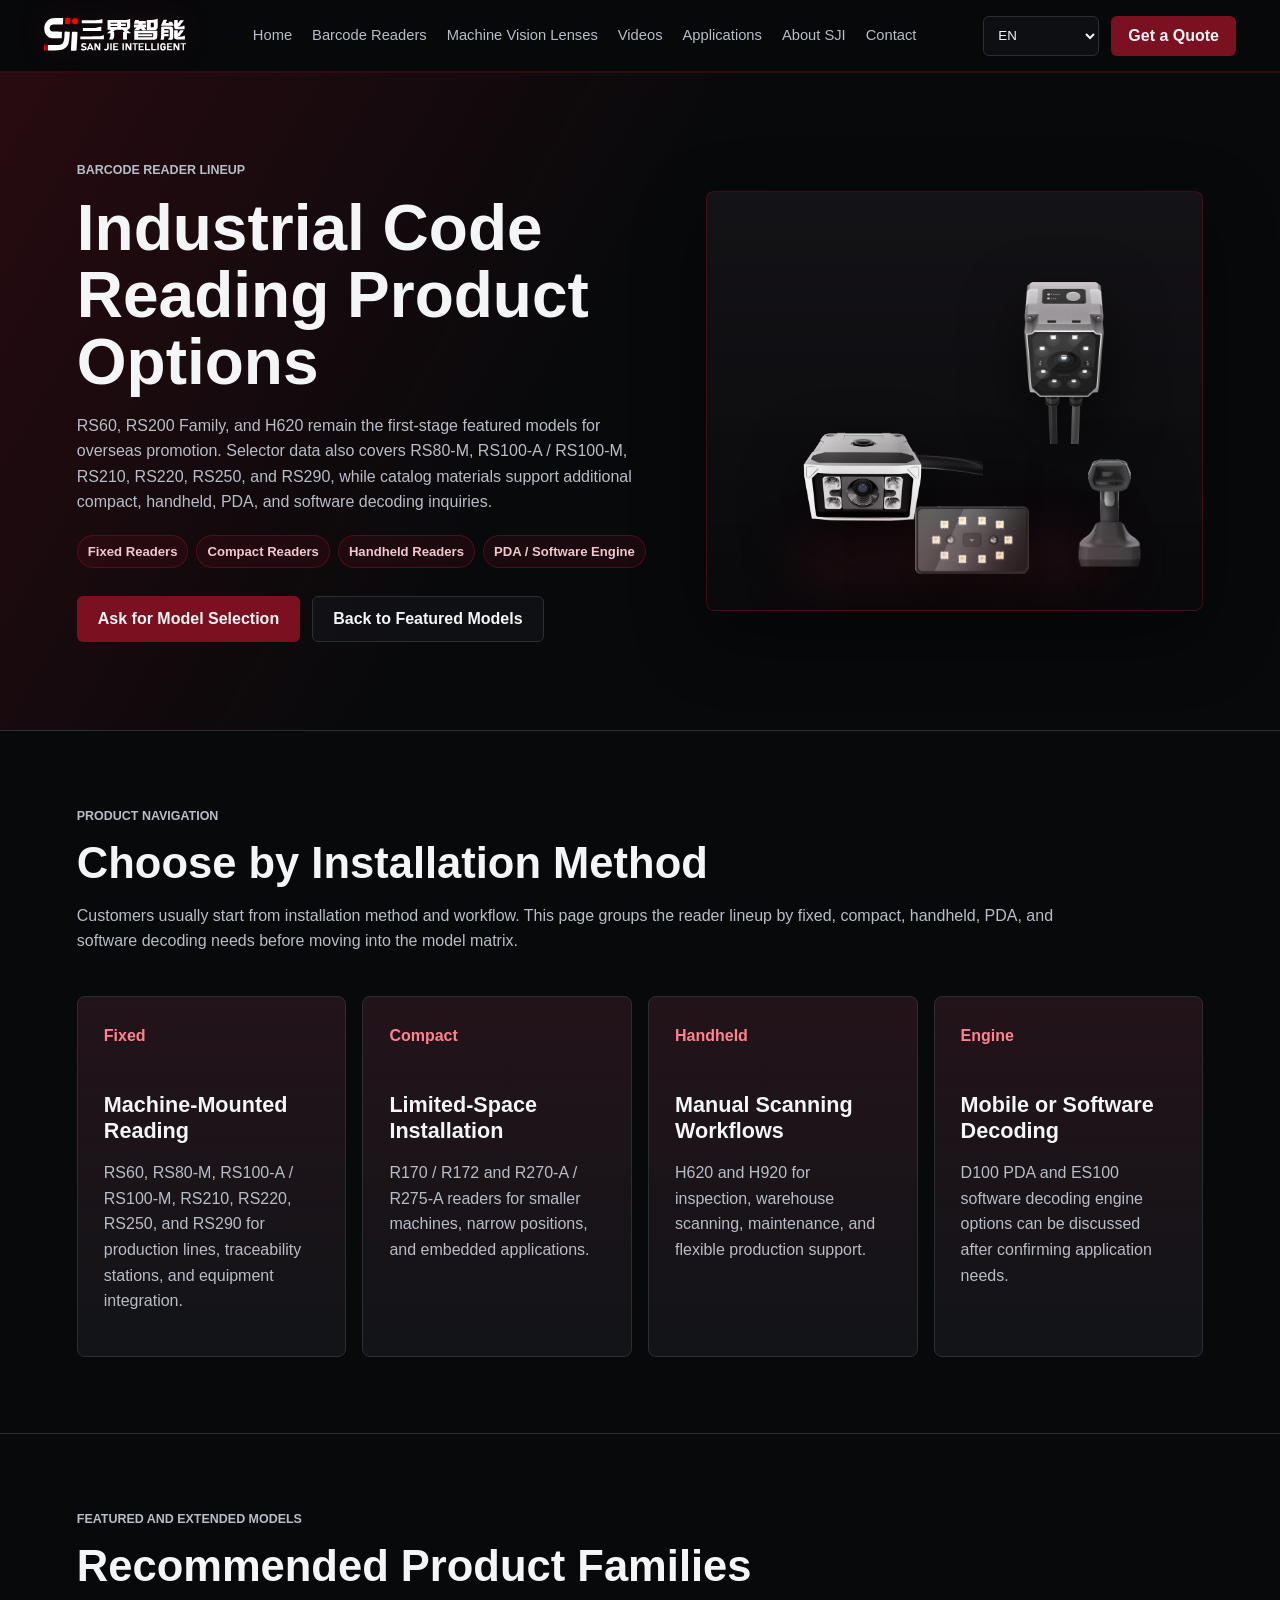
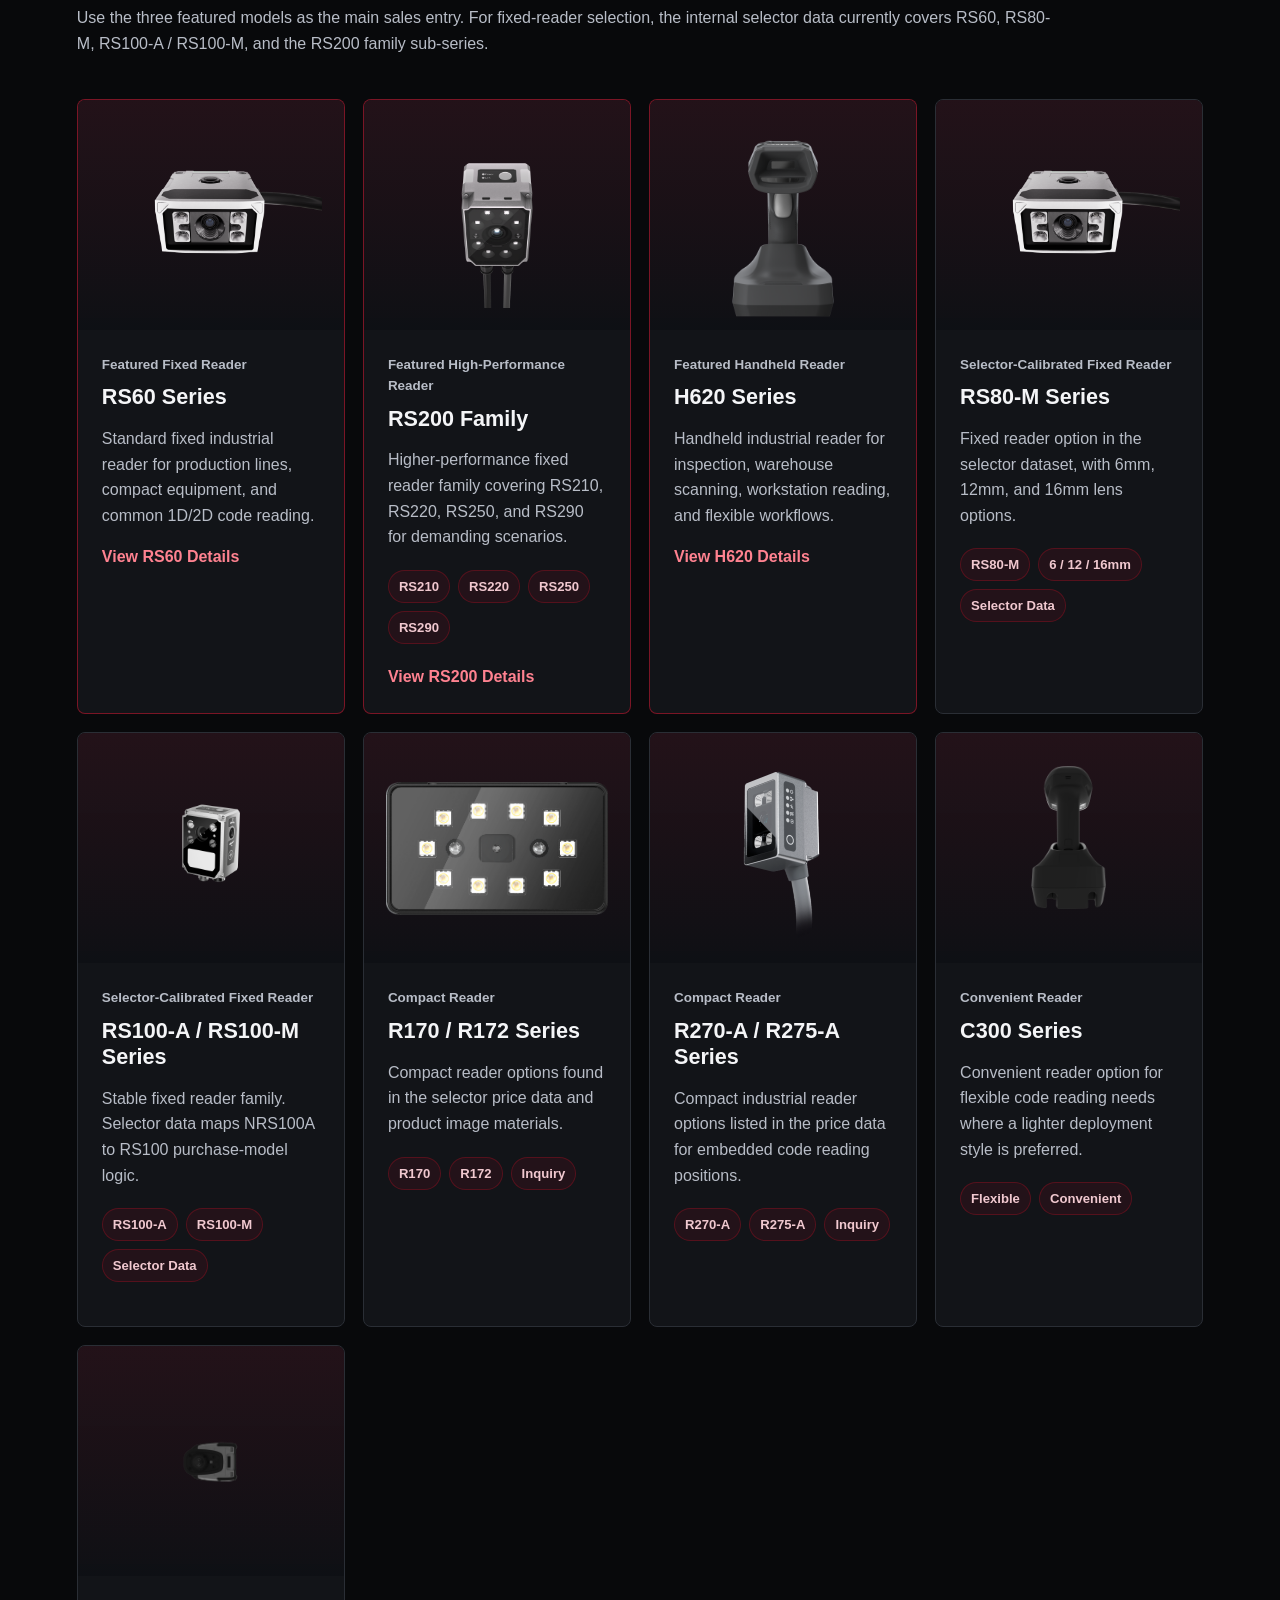
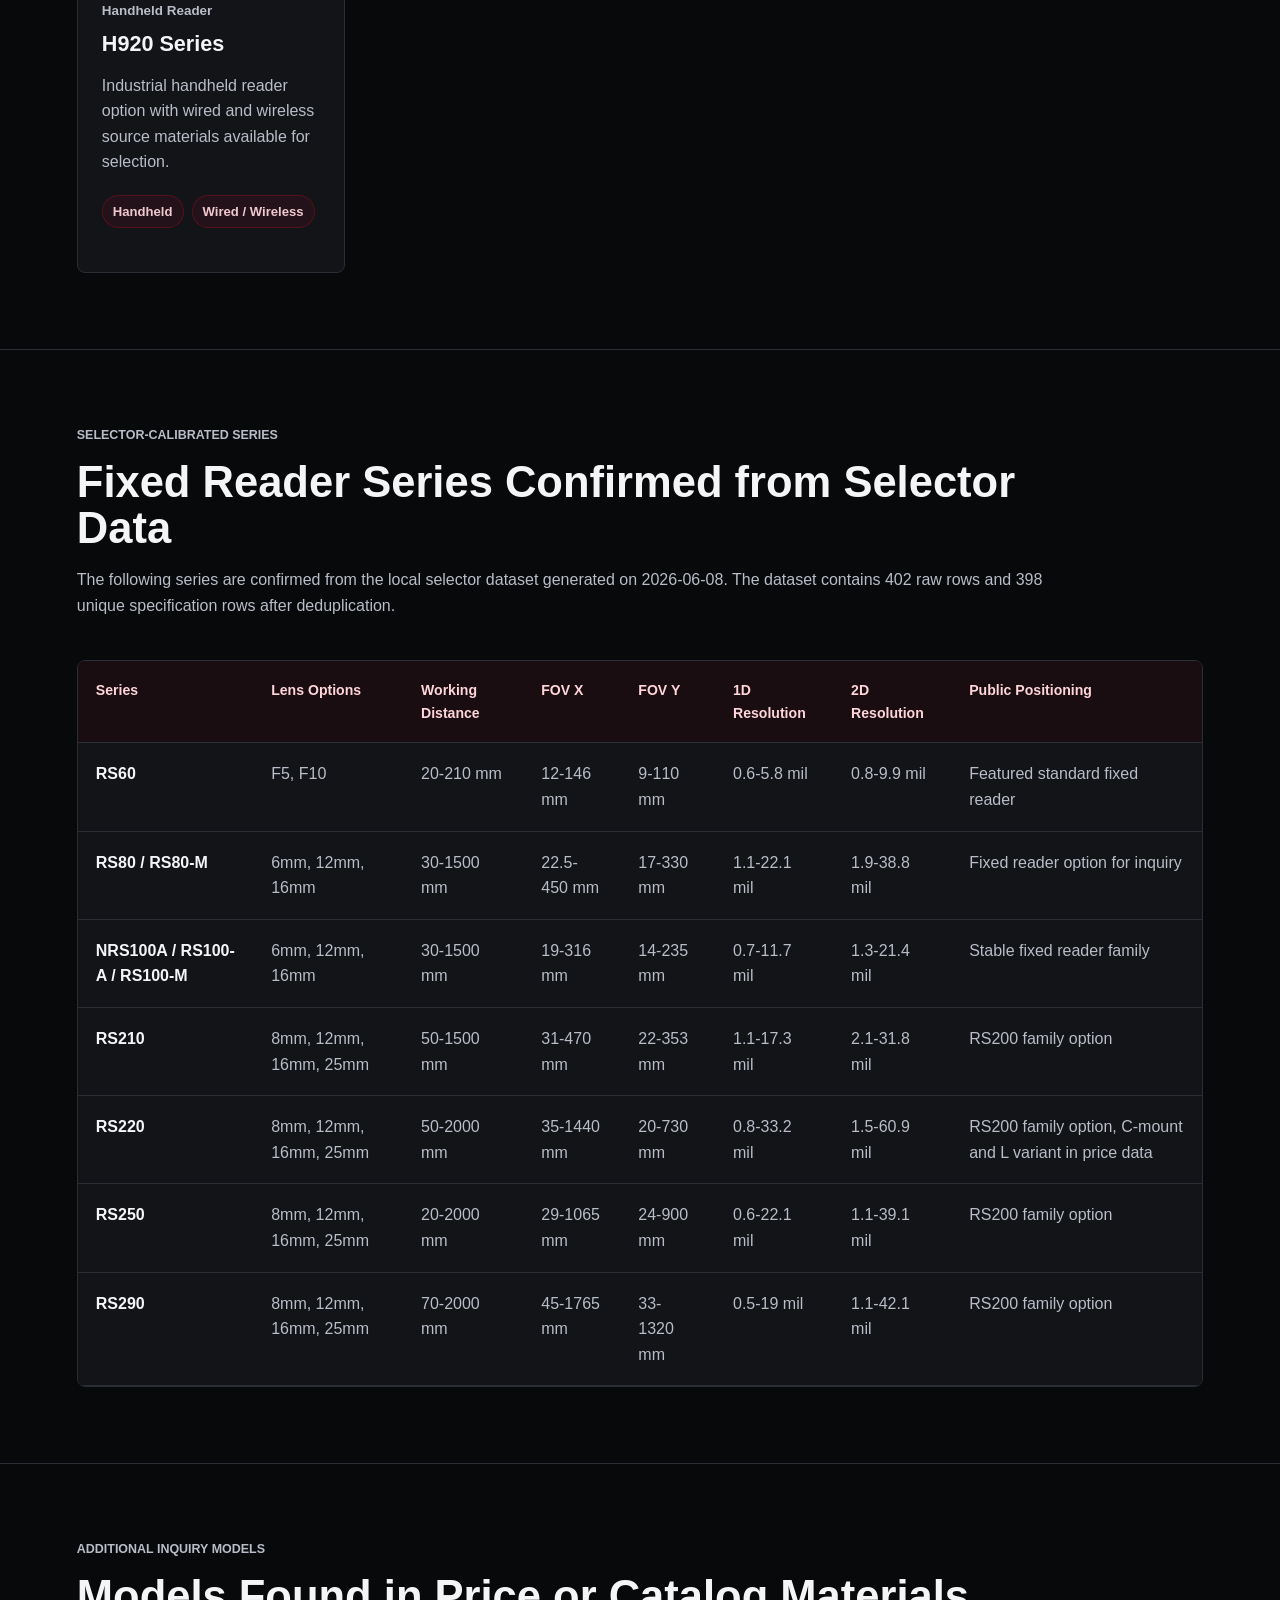
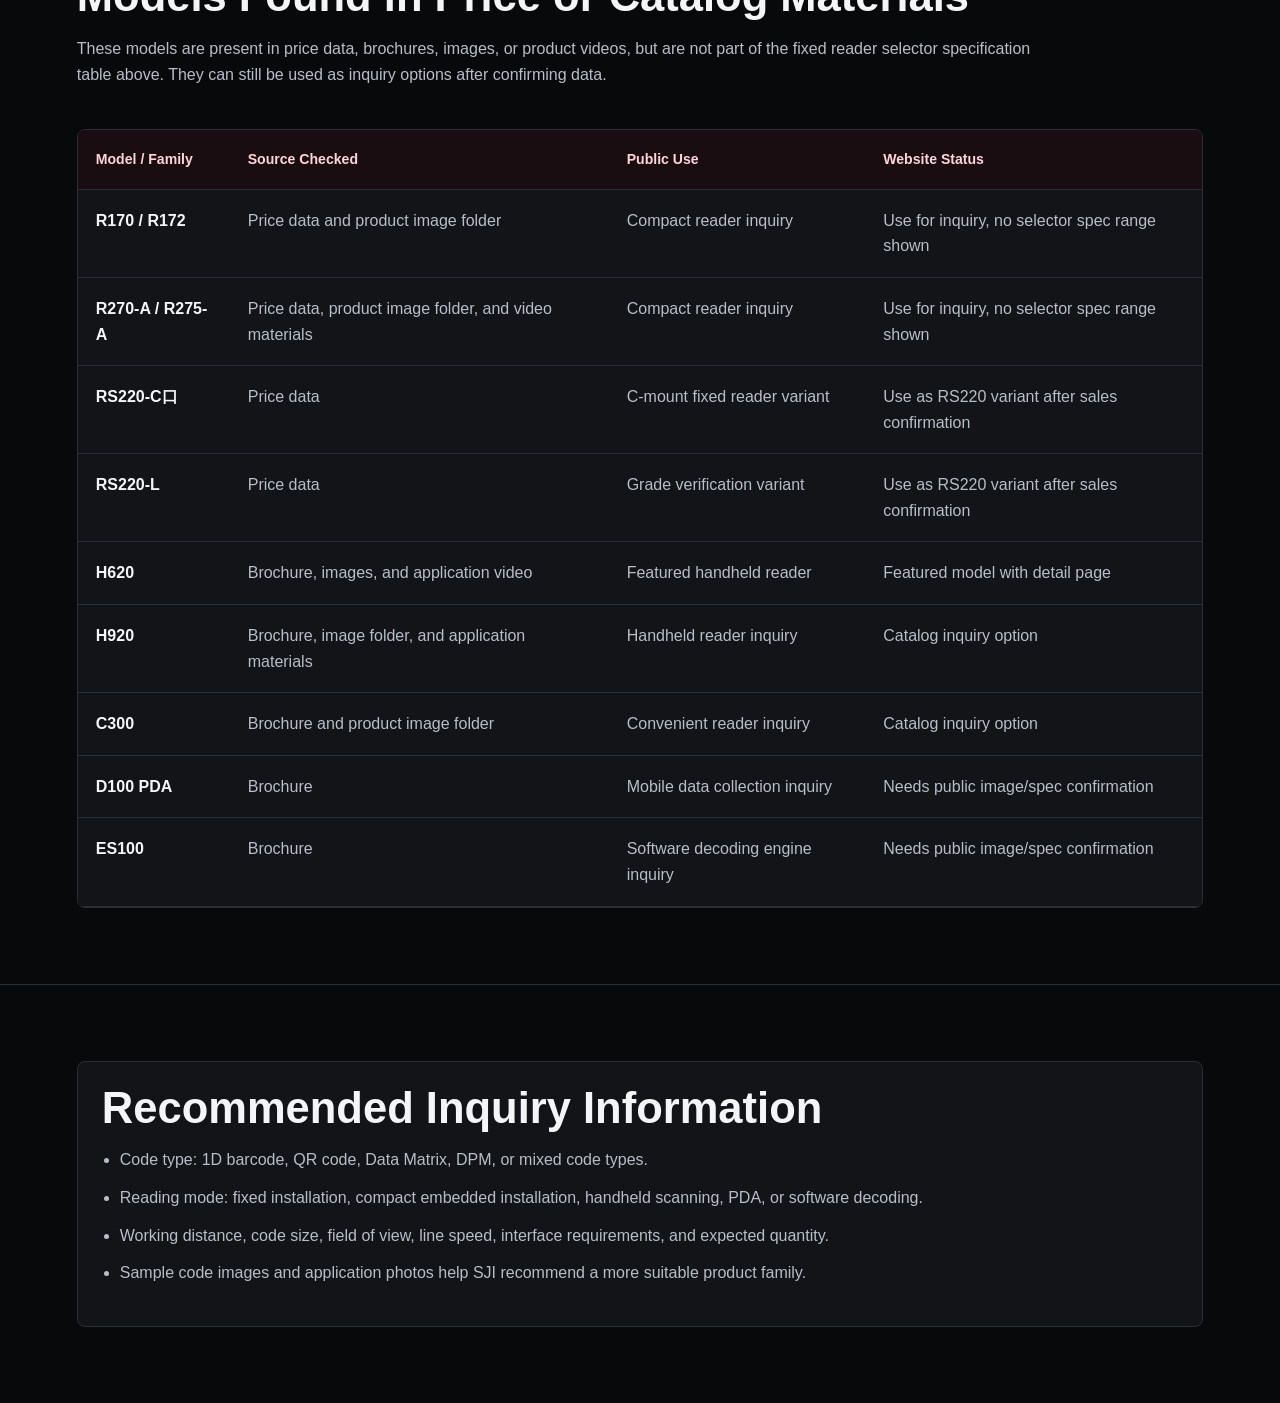
==== Site/products/barcode-readers.html @ fe13dd39 "Initial SJI overseas website" ====
<!doctype html>
<html lang="en">
  <head>
    <meta charset="UTF-8" />
    <meta name="viewport" content="width=device-width, initial-scale=1.0" />
    <meta
      name="description"
      content="SJI barcode reader product lineup including RS60, RS80-M, RS100-A, RS100-M, RS210, RS220, RS250, RS290, R170, R172, R270-A, R275-A, H620, H920, D100, and ES100 options."
    />
    <title>Barcode Reader Lineup | SJI Industrial Code Reading Products</title>
    <link rel="icon" href="../assets/company-icon.ico" />
    <link rel="stylesheet" href="../styles.css" />
  </head>
  <body>
    <header class="site-header">
      <a class="brand" href="../index.html#home" aria-label="SJI home">
        <img src="../assets/logo-dark-theme.svg" alt="SJI" />
      </a>
      <button class="menu-toggle" type="button" aria-label="Open menu" aria-expanded="false"><span></span><span></span><span></span></button>
      <nav class="site-nav" aria-label="Primary navigation">
        <a href="../index.html#home" data-i18n="nav.home">Home</a>
        <a href="../index.html#readers" data-i18n="nav.readers">Barcode Readers</a>
        <a href="../index.html#lenses" data-i18n="nav.lenses">Machine Vision Lenses</a>
        <a href="../index.html#videos" data-i18n="nav.videos">Videos</a>
        <a href="../index.html#applications" data-i18n="nav.applications">Applications</a>
        <a href="../index.html#about" data-i18n="nav.about">About SJI</a>
        <a href="../index.html#contact" data-i18n="nav.contact">Contact</a>
      </nav>
      <div class="header-actions">
        <label class="language-select"><span class="sr-only">Language</span><select id="languageSelect"><option value="en">EN</option><option value="zh-CN">简体中文</option><option value="zh-Hant">繁體中文</option><option value="ja">日本語</option><option value="ko">한국어</option><option value="th">ไทย</option><option value="vi">Tiếng Việt</option></select></label>
        <a class="button primary small" href="../index.html#contact" data-i18n="btn.quote">Get a Quote</a>
      </div>
    </header>

    <main class="product-detail-main">
      <section class="detail-hero">
        <div>
          <p class="eyebrow">Barcode Reader Lineup</p>
          <h1>Industrial Code Reading Product Options</h1>
          <p>
            RS60, RS200 Family, and H620 remain the first-stage featured models for overseas promotion. Selector data
            also covers RS80-M, RS100-A / RS100-M, RS210, RS220, RS250, and RS290, while catalog materials support additional compact,
            handheld, PDA, and software decoding inquiries.
          </p>
          <div class="tag-row">
            <span>Fixed Readers</span>
            <span>Compact Readers</span>
            <span>Handheld Readers</span>
            <span>PDA / Software Engine</span>
          </div>
          <div class="detail-actions">
            <a class="button primary" href="../index.html#contact">Ask for Model Selection</a>
            <a class="button secondary" href="../index.html#readers">Back to Featured Models</a>
          </div>
        </div>
        <div class="reader-lineup-visual">
          <img src="../assets/rs200-web.png" alt="SJI RS200 barcode reader" />
          <img src="../assets/rs60-web.png" alt="SJI RS60 barcode reader" />
          <img src="../assets/h620-web.png" alt="SJI H620 handheld barcode reader" />
          <img src="../assets/r17x-web.png" alt="SJI compact barcode reader" />
        </div>
      </section>

      <section class="detail-section compact-overview-section">
        <div class="section-heading compact">
          <p class="eyebrow">Product Navigation</p>
          <h2>Choose by Installation Method</h2>
          <p>
            Customers usually start from installation method and workflow. This page groups the reader lineup by fixed,
            compact, handheld, PDA, and software decoding needs before moving into the model matrix.
          </p>
        </div>
        <div class="category-grid compact">
          <article class="category-card">
            <span>Fixed</span>
            <h3>Machine-Mounted Reading</h3>
            <p>RS60, RS80-M, RS100-A / RS100-M, RS210, RS220, RS250, and RS290 for production lines, traceability stations, and equipment integration.</p>
          </article>
          <article class="category-card">
            <span>Compact</span>
            <h3>Limited-Space Installation</h3>
            <p>R170 / R172 and R270-A / R275-A readers for smaller machines, narrow positions, and embedded applications.</p>
          </article>
          <article class="category-card">
            <span>Handheld</span>
            <h3>Manual Scanning Workflows</h3>
            <p>H620 and H920 for inspection, warehouse scanning, maintenance, and flexible production support.</p>
          </article>
          <article class="category-card">
            <span>Engine</span>
            <h3>Mobile or Software Decoding</h3>
            <p>D100 PDA and ES100 software decoding engine options can be discussed after confirming application needs.</p>
          </article>
        </div>
      </section>

      <section class="detail-section">
        <div class="section-heading compact">
          <p class="eyebrow">Featured and Extended Models</p>
          <h2>Recommended Product Families</h2>
          <p>
            Use the three featured models as the main sales entry. For fixed-reader selection, the internal selector
            data currently covers RS60, RS80-M, RS100-A / RS100-M, and the RS200 family sub-series.
          </p>
        </div>
        <div class="reader-family-grid">
          <article class="product-card featured">
            <div class="product-media"><img src="../assets/rs60-web.png" alt="SJI RS60 Series barcode reader" /></div>
            <div class="product-content">
              <p class="product-type">Featured Fixed Reader</p>
              <h3>RS60 Series</h3>
              <p>Standard fixed industrial reader for production lines, compact equipment, and common 1D/2D code reading.</p>
              <a class="text-link" href="./rs60.html">View RS60 Details</a>
            </div>
          </article>
          <article class="product-card featured">
            <div class="product-media"><img src="../assets/rs200-web.png" alt="SJI RS200 Series barcode reader" /></div>
            <div class="product-content">
              <p class="product-type">Featured High-Performance Reader</p>
              <h3>RS200 Family</h3>
              <p>Higher-performance fixed reader family covering RS210, RS220, RS250, and RS290 for demanding scenarios.</p>
              <div class="tag-row"><span>RS210</span><span>RS220</span><span>RS250</span><span>RS290</span></div>
              <a class="text-link" href="./rs200.html">View RS200 Details</a>
            </div>
          </article>
          <article class="product-card featured">
            <div class="product-media handheld"><img src="../assets/h620-web.png" alt="SJI H620 handheld barcode reader" /></div>
            <div class="product-content">
              <p class="product-type">Featured Handheld Reader</p>
              <h3>H620 Series</h3>
              <p>Handheld industrial reader for inspection, warehouse scanning, workstation reading, and flexible workflows.</p>
              <a class="text-link" href="./h620.html">View H620 Details</a>
            </div>
          </article>
          <article class="product-card">
            <div class="product-media"><img src="../assets/rs60-web.png" alt="SJI RS80-M Series barcode reader" /></div>
            <div class="product-content">
              <p class="product-type">Selector-Calibrated Fixed Reader</p>
              <h3>RS80-M Series</h3>
              <p>Fixed reader option in the selector dataset, with 6mm, 12mm, and 16mm lens options.</p>
              <div class="tag-row"><span>RS80-M</span><span>6 / 12 / 16mm</span><span>Selector Data</span></div>
            </div>
          </article>
          <article class="product-card">
            <div class="product-media"><img src="../assets/rs100-web.png" alt="SJI RS100-A RS100-M barcode reader" /></div>
            <div class="product-content">
              <p class="product-type">Selector-Calibrated Fixed Reader</p>
              <h3>RS100-A / RS100-M Series</h3>
              <p>Stable fixed reader family. Selector data maps NRS100A to RS100 purchase-model logic.</p>
              <div class="tag-row"><span>RS100-A</span><span>RS100-M</span><span>Selector Data</span></div>
            </div>
          </article>
          <article class="product-card">
            <div class="product-media"><img src="../assets/r17x-web.png" alt="SJI R170 R172 compact barcode reader" /></div>
            <div class="product-content">
              <p class="product-type">Compact Reader</p>
              <h3>R170 / R172 Series</h3>
              <p>Compact reader options found in the selector price data and product image materials.</p>
              <div class="tag-row"><span>R170</span><span>R172</span><span>Inquiry</span></div>
            </div>
          </article>
          <article class="product-card">
            <div class="product-media"><img src="../assets/r27x-web.png" alt="SJI R270-A R275-A compact barcode reader" /></div>
            <div class="product-content">
              <p class="product-type">Compact Reader</p>
              <h3>R270-A / R275-A Series</h3>
              <p>Compact industrial reader options listed in the price data for embedded code reading positions.</p>
              <div class="tag-row"><span>R270-A</span><span>R275-A</span><span>Inquiry</span></div>
            </div>
          </article>
          <article class="product-card">
            <div class="product-media"><img src="../assets/c300-web.png" alt="SJI C300 barcode reader" /></div>
            <div class="product-content">
              <p class="product-type">Convenient Reader</p>
              <h3>C300 Series</h3>
              <p>Convenient reader option for flexible code reading needs where a lighter deployment style is preferred.</p>
              <div class="tag-row"><span>Flexible</span><span>Convenient</span></div>
            </div>
          </article>
          <article class="product-card">
            <div class="product-media handheld"><img src="../assets/h920-web.png" alt="SJI H920 handheld barcode reader" /></div>
            <div class="product-content">
              <p class="product-type">Handheld Reader</p>
              <h3>H920 Series</h3>
              <p>Industrial handheld reader option with wired and wireless source materials available for selection.</p>
              <div class="tag-row"><span>Handheld</span><span>Wired / Wireless</span></div>
            </div>
          </article>
        </div>
      </section>

      <section class="detail-section">
        <div class="section-heading compact">
          <p class="eyebrow">Selector-Calibrated Series</p>
          <h2>Fixed Reader Series Confirmed from Selector Data</h2>
          <p>
            The following series are confirmed from the local selector dataset generated on 2026-06-08. The dataset
            contains 402 raw rows and 398 unique specification rows after deduplication.
          </p>
        </div>
        <div class="table-wrap">
          <table>
            <thead>
              <tr>
                <th>Series</th>
                <th>Lens Options</th>
                <th>Working Distance</th>
                <th>FOV X</th>
                <th>FOV Y</th>
                <th>1D Resolution</th>
                <th>2D Resolution</th>
                <th>Public Positioning</th>
              </tr>
            </thead>
            <tbody>
              <tr><td>RS60</td><td>F5, F10</td><td>20-210 mm</td><td>12-146 mm</td><td>9-110 mm</td><td>0.6-5.8 mil</td><td>0.8-9.9 mil</td><td>Featured standard fixed reader</td></tr>
              <tr><td>RS80 / RS80-M</td><td>6mm, 12mm, 16mm</td><td>30-1500 mm</td><td>22.5-450 mm</td><td>17-330 mm</td><td>1.1-22.1 mil</td><td>1.9-38.8 mil</td><td>Fixed reader option for inquiry</td></tr>
              <tr><td>NRS100A / RS100-A / RS100-M</td><td>6mm, 12mm, 16mm</td><td>30-1500 mm</td><td>19-316 mm</td><td>14-235 mm</td><td>0.7-11.7 mil</td><td>1.3-21.4 mil</td><td>Stable fixed reader family</td></tr>
              <tr><td>RS210</td><td>8mm, 12mm, 16mm, 25mm</td><td>50-1500 mm</td><td>31-470 mm</td><td>22-353 mm</td><td>1.1-17.3 mil</td><td>2.1-31.8 mil</td><td>RS200 family option</td></tr>
              <tr><td>RS220</td><td>8mm, 12mm, 16mm, 25mm</td><td>50-2000 mm</td><td>35-1440 mm</td><td>20-730 mm</td><td>0.8-33.2 mil</td><td>1.5-60.9 mil</td><td>RS200 family option, C-mount and L variant in price data</td></tr>
              <tr><td>RS250</td><td>8mm, 12mm, 16mm, 25mm</td><td>20-2000 mm</td><td>29-1065 mm</td><td>24-900 mm</td><td>0.6-22.1 mil</td><td>1.1-39.1 mil</td><td>RS200 family option</td></tr>
              <tr><td>RS290</td><td>8mm, 12mm, 16mm, 25mm</td><td>70-2000 mm</td><td>45-1765 mm</td><td>33-1320 mm</td><td>0.5-19 mil</td><td>1.1-42.1 mil</td><td>RS200 family option</td></tr>
            </tbody>
          </table>
        </div>
      </section>

      <section class="detail-section">
        <div class="section-heading compact">
          <p class="eyebrow">Additional Inquiry Models</p>
          <h2>Models Found in Price or Catalog Materials</h2>
          <p>
            These models are present in price data, brochures, images, or product videos, but are not part of the fixed
            reader selector specification table above. They can still be used as inquiry options after confirming data.
          </p>
        </div>
        <div class="table-wrap">
          <table>
            <thead>
              <tr>
                <th>Model / Family</th>
                <th>Source Checked</th>
                <th>Public Use</th>
                <th>Website Status</th>
              </tr>
            </thead>
            <tbody>
              <tr><td>R170 / R172</td><td>Price data and product image folder</td><td>Compact reader inquiry</td><td>Use for inquiry, no selector spec range shown</td></tr>
              <tr><td>R270-A / R275-A</td><td>Price data, product image folder, and video materials</td><td>Compact reader inquiry</td><td>Use for inquiry, no selector spec range shown</td></tr>
              <tr><td>RS220-C口</td><td>Price data</td><td>C-mount fixed reader variant</td><td>Use as RS220 variant after sales confirmation</td></tr>
              <tr><td>RS220-L</td><td>Price data</td><td>Grade verification variant</td><td>Use as RS220 variant after sales confirmation</td></tr>
              <tr><td>H620</td><td>Brochure, images, and application video</td><td>Featured handheld reader</td><td>Featured model with detail page</td></tr>
              <tr><td>H920</td><td>Brochure, image folder, and application materials</td><td>Handheld reader inquiry</td><td>Catalog inquiry option</td></tr>
              <tr><td>C300</td><td>Brochure and product image folder</td><td>Convenient reader inquiry</td><td>Catalog inquiry option</td></tr>
              <tr><td>D100 PDA</td><td>Brochure</td><td>Mobile data collection inquiry</td><td>Needs public image/spec confirmation</td></tr>
              <tr><td>ES100</td><td>Brochure</td><td>Software decoding engine inquiry</td><td>Needs public image/spec confirmation</td></tr>
            </tbody>
          </table>
        </div>
      </section>

      <section class="detail-section">
        <div class="detail-panel">
          <h2>Recommended Inquiry Information</h2>
          <ul class="detail-list">
            <li>Code type: 1D barcode, QR code, Data Matrix, DPM, or mixed code types.</li>
            <li>Reading mode: fixed installation, compact embedded installation, handheld scanning, PDA, or software decoding.</li>
            <li>Working distance, code size, field of view, line speed, interface requirements, and expected quantity.</li>
            <li>Sample code images and application photos help SJI recommend a more suitable product family.</li>
          </ul>
        </div>
      </section>
    </main>

    <script src="../script.js"></script>
  </body>
</html>
---- Site/styles.css ----
:root {
  --black: #08090b;
  --charcoal: #121418;
  --panel: #171a20;
  --wine: #7a1020;
  --wine-bright: #a3162a;
  --muted-wine: #1b0d11;
  --line: #2a2e35;
  --text: #f4f5f7;
  --muted: #b8bdc7;
  --dim: #7f8794;
  --shadow: 0 24px 70px rgba(0, 0, 0, 0.48);
  color-scheme: dark;
  font-family: Inter, "Noto Sans", "Noto Sans SC", "Noto Sans JP", "Noto Sans KR", Arial, sans-serif;
}

* {
  box-sizing: border-box;
  max-width: 100%;
}

html {
  scroll-behavior: smooth;
  overflow-x: hidden;
}

body {
  margin: 0;
  background: var(--black);
  color: var(--text);
  font-size: 16px;
  line-height: 1.6;
  overflow-x: hidden;
}

body.menu-open {
  overflow: hidden;
}

a {
  color: inherit;
  text-decoration: none;
}

img {
  display: block;
  max-width: 100%;
}

.sr-only {
  position: absolute;
  width: 1px;
  height: 1px;
  padding: 0;
  margin: -1px;
  overflow: hidden;
  clip: rect(0, 0, 0, 0);
  white-space: nowrap;
  border: 0;
}

.site-header {
  position: sticky;
  top: 0;
  z-index: 20;
  display: grid;
  grid-template-columns: auto 1fr auto;
  align-items: center;
  gap: 28px;
  min-height: 72px;
  padding: 0 44px;
  background: rgba(8, 9, 11, 0.9);
  border-bottom: 1px solid rgba(122, 16, 32, 0.35);
  backdrop-filter: blur(18px);
  width: 100%;
}

.brand img {
  width: 142px;
  height: auto;
}

.brand {
  display: inline-flex;
  align-items: center;
  padding: 6px 0;
  filter: drop-shadow(0 0 14px rgba(163, 22, 42, 0.18));
}

.site-nav {
  display: flex;
  align-items: center;
  justify-content: center;
  gap: 20px;
  color: var(--muted);
  font-size: 0.92rem;
}

.site-nav a {
  transition: color 160ms ease;
}

.site-nav a:hover {
  color: var(--text);
}

.header-actions {
  display: flex;
  align-items: center;
  gap: 12px;
}

.language-select select,
.inquiry-form input,
.inquiry-form select,
.inquiry-form textarea {
  width: 100%;
  border: 1px solid var(--line);
  border-radius: 6px;
  background: #0d0f13;
  color: var(--text);
}

.language-select select {
  min-width: 116px;
  height: 40px;
  padding: 0 10px;
}

.button {
  display: inline-flex;
  align-items: center;
  justify-content: center;
  min-height: 46px;
  padding: 0 20px;
  border: 1px solid transparent;
  border-radius: 6px;
  font-weight: 700;
  transition:
    background 160ms ease,
    border-color 160ms ease,
    transform 160ms ease;
}

.button:hover {
  transform: translateY(-1px);
}

.button.primary {
  background: var(--wine);
  color: var(--text);
}

.button.primary:hover {
  background: var(--wine-bright);
}

.button.secondary {
  border-color: var(--line);
  background: rgba(18, 20, 24, 0.72);
  color: var(--text);
}

.button.secondary:hover {
  border-color: var(--wine-bright);
}

.button.small {
  min-height: 40px;
  padding: 0 16px;
  white-space: nowrap;
}

.menu-toggle {
  display: block;
  position: absolute;
  top: 14px;
  right: 24px;
  z-index: 30;
  width: 42px;
  height: 42px;
  border: 1px solid var(--line);
  border-radius: 6px;
  background: var(--charcoal);
}

.menu-toggle span {
  display: block;
  width: 18px;
  height: 2px;
  margin: 4px auto;
  background: var(--text);
}

.hero {
  position: relative;
  display: grid;
  grid-template-columns: minmax(0, 1fr) minmax(420px, 0.9fr);
  gap: 48px;
  align-items: center;
  min-height: min(860px, calc(100vh - 72px));
  padding: 76px 6vw 84px;
  overflow: hidden;
  background:
    linear-gradient(115deg, rgba(122, 16, 32, 0.28), rgba(8, 9, 11, 0) 36%),
    radial-gradient(circle at 78% 44%, rgba(163, 22, 42, 0.2), transparent 36%),
    var(--black);
}

.hero::before {
  content: "";
  position: absolute;
  inset: 0;
  pointer-events: none;
  background-image:
    linear-gradient(rgba(255, 255, 255, 0.035) 1px, transparent 1px),
    linear-gradient(90deg, rgba(255, 255, 255, 0.035) 1px, transparent 1px);
  background-size: 64px 64px;
  mask-image: linear-gradient(to bottom, rgba(0, 0, 0, 0.7), transparent 76%);
}

.hero-copy,
.hero-visual {
  position: relative;
  z-index: 1;
  min-width: 0;
}

.eyebrow {
  margin: 0 0 14px;
  color: #ff6d7e;
  font-size: 0.78rem;
  font-weight: 800;
  letter-spacing: 0;
  text-transform: uppercase;
}

h1,
h2,
h3,
p {
  overflow-wrap: break-word;
}

h1,
h2 {
  margin: 0;
  line-height: 1.05;
  letter-spacing: 0;
}

h1 {
  max-width: 760px;
  font-size: clamp(3rem, 6vw, 5.7rem);
}

h2 {
  font-size: clamp(2rem, 3.4vw, 3.7rem);
}

h3 {
  margin: 0;
  font-size: 1.35rem;
  line-height: 1.2;
}

.hero-text {
  max-width: 690px;
  margin: 24px 0 0;
  color: var(--muted);
  font-size: clamp(1rem, 1.5vw, 1.22rem);
}

.hero-actions {
  display: flex;
  flex-wrap: wrap;
  gap: 14px;
  margin-top: 34px;
}

.trust-strip {
  display: flex;
  flex-wrap: wrap;
  gap: 10px;
  margin-top: 34px;
}

.trust-strip span,
.tag-row span {
  border: 1px solid rgba(122, 16, 32, 0.58);
  border-radius: 999px;
  background: rgba(122, 16, 32, 0.16);
  color: #f0c8cf;
  font-size: 0.82rem;
  font-weight: 700;
}

.trust-strip span {
  padding: 8px 12px;
}

.product-stage {
  position: relative;
  min-height: 580px;
  border: 1px solid rgba(122, 16, 32, 0.38);
  border-radius: 8px;
  background:
    linear-gradient(180deg, rgba(18, 20, 24, 0.78), rgba(8, 9, 11, 0.94)),
    var(--muted-wine);
  box-shadow: var(--shadow);
}

.product-stage::after {
  content: "";
  position: absolute;
  left: 12%;
  right: 12%;
  bottom: 34px;
  height: 24px;
  background: rgba(163, 22, 42, 0.32);
  filter: blur(30px);
}

.product-stage img {
  position: absolute;
  object-fit: contain;
  filter: drop-shadow(0 28px 34px rgba(0, 0, 0, 0.54));
}

.hero-rs200 {
  top: 42px;
  right: 24px;
  width: 50%;
  max-height: 480px;
}

.hero-rs60 {
  left: 28px;
  bottom: 72px;
  width: 58%;
}

.hero-h620 {
  right: 18px;
  bottom: 38px;
  width: 32%;
  max-height: 330px;
}

.section {
  padding: 92px 6vw;
  border-top: 1px solid rgba(42, 46, 53, 0.82);
}

.section-heading {
  max-width: 840px;
  margin-bottom: 42px;
}

.section-heading p,
.split-section p,
.about-section p,
.contact-copy p {
  color: var(--muted);
}

.contact-details {
  display: grid;
  gap: 12px;
  margin-top: 28px;
  padding: 20px;
  border: 1px solid rgba(122, 16, 32, 0.45);
  border-radius: 8px;
  background: rgba(18, 20, 24, 0.68);
}

.contact-details p {
  display: grid;
  gap: 4px;
  margin: 0;
}

.contact-details strong {
  color: #ff8290;
  font-size: 0.82rem;
}

.contact-details a,
.contact-details span {
  color: var(--text);
}

.section-heading.compact {
  max-width: 980px;
}

.product-section,
.applications-section,
.category-section {
  background: #0b0c0f;
}

.product-grid {
  display: grid;
  grid-template-columns: repeat(3, minmax(0, 1fr));
  gap: 18px;
}

.product-card,
.category-card,
.application-grid article,
.workflow-grid article,
.advantage-grid article,
.inquiry-form,
.video-card,
.detail-panel,
.detail-card,
.lens-stats article,
.reader-lineup-visual {
  border: 1px solid var(--line);
  border-radius: 8px;
  background: var(--charcoal);
}

.product-card {
  display: grid;
  grid-template-rows: 270px 1fr;
  overflow: hidden;
}

.product-card.featured {
  border-color: rgba(163, 22, 42, 0.72);
}

.product-media {
  display: grid;
  place-items: center;
  min-height: 270px;
  padding: 22px;
  background:
    linear-gradient(180deg, rgba(122, 16, 32, 0.18), rgba(8, 9, 11, 0.22)),
    #101217;
}

.product-media img {
  max-height: 220px;
  object-fit: contain;
}

.product-media.handheld img {
  max-height: 250px;
}

.product-content {
  padding: 24px;
}

.product-type {
  margin: 0 0 9px;
  color: #ff8290;
  font-size: 0.84rem;
  font-weight: 800;
}

.product-content p {
  color: var(--muted);
}

.reader-lineup-callout {
  display: grid;
  grid-template-columns: minmax(0, 1fr) auto;
  gap: 24px;
  align-items: center;
  margin-top: 24px;
  padding: 24px;
  border: 1px solid rgba(122, 16, 32, 0.48);
  border-radius: 8px;
  background:
    linear-gradient(135deg, rgba(122, 16, 32, 0.22), rgba(18, 20, 24, 0.82)),
    var(--charcoal);
}

.reader-lineup-callout h3 {
  max-width: 880px;
}

.reader-lineup-callout p:last-child {
  max-width: 920px;
  margin-bottom: 0;
  color: var(--muted);
}

.category-section {
  background:
    linear-gradient(180deg, #08090b, #0b0c0f 42%),
    var(--black);
}

.category-grid {
  display: grid;
  grid-template-columns: repeat(4, minmax(0, 1fr));
  gap: 16px;
}

.category-card {
  display: grid;
  align-content: start;
  min-height: 300px;
  padding: 26px;
  background:
    linear-gradient(180deg, rgba(122, 16, 32, 0.16), rgba(18, 20, 24, 0.72)),
    var(--charcoal);
}

.category-card span {
  display: inline-flex;
  width: fit-content;
  margin-bottom: 44px;
  color: #ff8290;
  font-weight: 900;
}

.category-card p {
  color: var(--muted);
}

.category-card .text-link {
  margin-top: auto;
}

.tag-row {
  display: flex;
  flex-wrap: wrap;
  gap: 8px;
  margin: 20px 0;
}

.tag-row span {
  padding: 5px 10px;
}

.text-link {
  color: #ff8290;
  font-weight: 800;
}

.specs-section {
  background: var(--black);
}

.video-section {
  background: linear-gradient(180deg, #0b0c0f, #08090b);
}

.video-grid {
  display: grid;
  grid-template-columns: repeat(3, minmax(0, 1fr));
  gap: 18px;
}

.video-card {
  overflow: hidden;
}

.video-card video {
  display: block;
  width: 100%;
  aspect-ratio: 16 / 9;
  background: #050506;
  object-fit: contain;
}

.video-card div {
  padding: 24px;
}

.video-card p {
  color: var(--muted);
}

.product-detail-main {
  background: var(--black);
}

.detail-hero {
  display: grid;
  grid-template-columns: minmax(0, 1fr) minmax(360px, 0.85fr);
  gap: 44px;
  align-items: center;
  padding: 88px 6vw;
  border-top: 1px solid rgba(122, 16, 32, 0.35);
  background:
    linear-gradient(120deg, rgba(122, 16, 32, 0.28), rgba(8, 9, 11, 0) 45%),
    var(--black);
}

.detail-hero h1 {
  font-size: clamp(3rem, 5vw, 5rem);
}

.detail-hero p {
  color: var(--muted);
}

.detail-media {
  display: grid;
  place-items: center;
  min-height: 420px;
  border: 1px solid rgba(122, 16, 32, 0.45);
  border-radius: 8px;
  background: var(--charcoal);
  box-shadow: var(--shadow);
}

.detail-media img {
  max-height: 350px;
  object-fit: contain;
  filter: drop-shadow(0 28px 36px rgba(0, 0, 0, 0.55));
}

.reader-lineup-visual {
  position: relative;
  min-height: 420px;
  overflow: hidden;
  border-color: rgba(122, 16, 32, 0.45);
  background:
    linear-gradient(180deg, rgba(18, 20, 24, 0.78), rgba(8, 9, 11, 0.94)),
    var(--muted-wine);
  box-shadow: var(--shadow);
}

.reader-lineup-visual::after {
  content: "";
  position: absolute;
  left: 18%;
  right: 18%;
  bottom: 38px;
  height: 22px;
  background: rgba(163, 22, 42, 0.32);
  filter: blur(28px);
}

.reader-lineup-visual img {
  position: absolute;
  object-fit: contain;
  filter: drop-shadow(0 24px 30px rgba(0, 0, 0, 0.55));
}

.reader-lineup-visual img:nth-child(1) {
  top: 44px;
  right: 34px;
  width: 42%;
}

.reader-lineup-visual img:nth-child(2) {
  left: 38px;
  bottom: 64px;
  width: 48%;
}

.reader-lineup-visual img:nth-child(3) {
  right: 28px;
  bottom: 34px;
  width: 26%;
}

.reader-lineup-visual img:nth-child(4) {
  left: 42%;
  bottom: 36px;
  width: 23%;
}

.detail-section {
  padding: 76px 6vw;
  border-top: 1px solid var(--line);
}

.detail-grid {
  display: grid;
  grid-template-columns: repeat(3, minmax(0, 1fr));
  gap: 16px;
}

.reader-family-grid {
  display: grid;
  grid-template-columns: repeat(4, minmax(0, 1fr));
  gap: 18px;
}

.reader-family-grid .product-card {
  grid-template-rows: 230px 1fr;
}

.reader-family-grid .product-media {
  min-height: 230px;
}

.reader-family-grid .product-media img {
  max-height: 186px;
}

.reader-family-grid .product-media.handheld img {
  max-height: 210px;
}

.detail-card,
.detail-panel {
  padding: 24px;
}

.detail-card p,
.detail-panel p,
.detail-panel li {
  color: var(--muted);
}

.detail-list {
  display: grid;
  gap: 12px;
  padding-left: 18px;
}

.detail-actions {
  display: flex;
  flex-wrap: wrap;
  gap: 12px;
  margin-top: 28px;
}

.table-wrap {
  overflow-x: auto;
  border: 1px solid var(--line);
  border-radius: 8px;
}

table {
  width: 100%;
  min-width: 760px;
  border-collapse: collapse;
  background: var(--charcoal);
}

th,
td {
  padding: 18px;
  border-bottom: 1px solid var(--line);
  text-align: left;
  vertical-align: top;
}

th {
  color: #ffd5da;
  background: #190d11;
  font-size: 0.88rem;
}

td {
  color: var(--muted);
}

td:first-child {
  color: var(--text);
  font-weight: 800;
}

.split-section {
  display: grid;
  grid-template-columns: minmax(0, 0.85fr) minmax(0, 1.15fr);
  gap: 44px;
  align-items: center;
  background: linear-gradient(90deg, var(--muted-wine), var(--black));
}

.split-section .button,
.lens-actions {
  margin-top: 18px;
}

.lens-copy p {
  max-width: 680px;
}

.lens-actions {
  display: flex;
  flex-wrap: wrap;
  gap: 12px;
}

.lens-showcase {
  overflow: hidden;
  border: 1px solid rgba(122, 16, 32, 0.46);
  border-radius: 8px;
  background:
    linear-gradient(180deg, rgba(18, 20, 24, 0.35), rgba(8, 9, 11, 0.82)),
    #101217;
  box-shadow: var(--shadow);
}

.lens-showcase > img {
  width: 100%;
  height: 360px;
  object-fit: cover;
  object-position: center 66%;
}

.lens-stats {
  display: grid;
  grid-template-columns: repeat(3, minmax(0, 1fr));
  gap: 12px;
  padding: 16px;
}

.lens-stats article {
  padding: 18px;
  background: rgba(18, 20, 24, 0.78);
}

.lens-stats strong {
  display: block;
  margin-bottom: 4px;
  color: #ff8290;
  font-size: 1.1rem;
}

.lens-stats span {
  color: var(--muted);
  font-size: 0.9rem;
}

.application-grid,
.advantage-grid,
.workflow-grid {
  display: grid;
  grid-template-columns: repeat(4, minmax(0, 1fr));
  gap: 16px;
}

.application-grid article {
  min-height: 220px;
  padding: 24px;
}

.application-grid span {
  display: inline-flex;
  margin-bottom: 44px;
  color: #ff8290;
  font-weight: 900;
}

.application-grid p {
  color: var(--muted);
}

.workflow-section {
  background:
    linear-gradient(135deg, rgba(122, 16, 32, 0.2), rgba(8, 9, 11, 0) 42%),
    #08090b;
}

.workflow-grid article {
  min-height: 230px;
  padding: 26px;
  background: rgba(18, 20, 24, 0.78);
}

.workflow-grid strong {
  display: inline-flex;
  margin-bottom: 36px;
  color: #ff8290;
  font-size: 1.05rem;
}

.workflow-grid p {
  color: var(--muted);
}

.about-section {
  background: #0d0e12;
}

.about-layout {
  display: grid;
  grid-template-columns: minmax(320px, 0.9fr) minmax(0, 1.1fr);
  gap: 22px;
  align-items: stretch;
  margin-top: 36px;
}

.company-photo {
  min-height: 100%;
  margin: 0;
  overflow: hidden;
  border: 1px solid var(--line);
  border-radius: 8px;
  background: var(--charcoal);
}

.company-photo img {
  width: 100%;
  height: 100%;
  min-height: 330px;
  object-fit: cover;
}

.advantage-grid {
  margin-top: 36px;
}

.about-layout .advantage-grid {
  grid-template-columns: 1fr;
  margin-top: 0;
}

.advantage-grid article {
  padding: 28px;
}

.advantage-grid strong {
  display: block;
  margin-bottom: 8px;
  color: #ff8290;
  font-size: 2.4rem;
  line-height: 1;
}

.advantage-grid span {
  color: var(--muted);
}

.contact-section {
  display: grid;
  grid-template-columns: minmax(0, 0.85fr) minmax(360px, 1fr);
  gap: 38px;
  align-items: start;
  background:
    linear-gradient(135deg, rgba(122, 16, 32, 0.34), rgba(8, 9, 11, 0) 46%),
    var(--black);
}

.inquiry-form {
  display: grid;
  grid-template-columns: repeat(2, minmax(0, 1fr));
  gap: 16px;
  padding: 26px;
}

.inquiry-form label {
  display: grid;
  gap: 8px;
  color: var(--muted);
  font-size: 0.92rem;
  font-weight: 700;
}

.inquiry-form .full {
  grid-column: 1 / -1;
}

.inquiry-form input,
.inquiry-form select,
.inquiry-form textarea {
  min-height: 44px;
  padding: 10px 12px;
  font: inherit;
}

.inquiry-form textarea {
  resize: vertical;
}

.inquiry-form input:focus,
.inquiry-form select:focus,
.inquiry-form textarea:focus {
  border-color: var(--wine-bright);
  outline: none;
}

.site-footer {
  display: flex;
  justify-content: space-between;
  gap: 24px;
  padding: 34px 6vw;
  border-top: 1px solid rgba(122, 16, 32, 0.35);
  background: #060608;
  color: var(--muted);
}

.site-footer img {
  width: 138px;
  margin-bottom: 12px;
}

.site-footer p {
  max-width: 520px;
  margin: 0;
}

.site-footer div:last-child {
  display: flex;
  flex-wrap: wrap;
  align-items: center;
  justify-content: flex-end;
  gap: 18px;
}

@media (min-width: 1121px) {
  .menu-toggle {
    display: none;
  }
}

@media (max-width: 1120px) {
  .site-header {
    display: flex;
    justify-content: space-between;
    padding: 0 22px;
    width: 100%;
  }

  .menu-toggle {
    display: block;
    position: absolute;
    top: 10px;
    right: 20px;
    z-index: 30;
  }

  .site-nav,
  .header-actions {
    position: fixed;
    left: 18px;
    right: 18px;
    z-index: 25;
    display: none;
    background: var(--charcoal);
  }

  .site-nav {
    top: 82px;
    flex-direction: column;
    align-items: stretch;
    gap: 0;
    padding: 18px;
    border: 1px solid var(--line);
    border-radius: 8px 8px 0 0;
  }

  .site-nav a {
    padding: 14px 4px;
    border-bottom: 1px solid var(--line);
  }

  .header-actions {
    top: 474px;
    padding: 18px;
    border: 1px solid var(--line);
    border-top: 0;
    border-radius: 0 0 8px 8px;
  }

  body.menu-open .site-nav,
  body.menu-open .header-actions {
    display: flex;
  }

  .hero,
  .reader-lineup-callout,
  .split-section,
  .contact-section {
    grid-template-columns: 1fr;
  }

  .hero {
    min-height: auto;
    width: 100%;
  }

  .hero-text {
    max-width: 100%;
  }

  .product-stage {
    min-height: 470px;
  }

  .product-grid,
  .reader-family-grid,
  .category-grid,
  .application-grid,
  .workflow-grid,
  .video-grid,
  .advantage-grid,
  .about-layout {
    grid-template-columns: repeat(2, minmax(0, 1fr));
  }

  .about-layout {
    grid-template-columns: 1fr;
  }
}

@media (max-width: 720px) {
  body {
    width: 100%;
  }

  .site-header {
    min-height: 62px;
  }

  .brand img {
    width: 118px;
  }

  .site-nav {
    top: 72px;
  }

  .header-actions {
    top: 464px;
    flex-direction: column;
    align-items: stretch;
  }

  .hero,
  .section {
    padding-left: 20px;
    padding-right: 20px;
  }

  .detail-hero,
  .detail-section {
    padding-left: 20px;
    padding-right: 20px;
  }

  .hero-copy,
  .hero-text,
  .section-heading,
  .contact-copy {
    width: 100%;
  }

  h1 {
    font-size: 2.18rem;
    line-height: 1.12;
    max-width: 100%;
  }

  h2 {
    font-size: 2rem;
  }

  .hero-actions,
  .trust-strip {
    flex-direction: column;
  }

  .button {
    width: 100%;
  }

  .product-stage {
    min-height: 360px;
  }

  .reader-lineup-visual {
    min-height: 340px;
  }

  .reader-lineup-visual img:nth-child(1) {
    top: 34px;
    right: 18px;
    width: 44%;
  }

  .reader-lineup-visual img:nth-child(2) {
    left: 14px;
    bottom: 72px;
    width: 56%;
  }

  .reader-lineup-visual img:nth-child(3) {
    right: 12px;
    bottom: 26px;
    width: 30%;
  }

  .reader-lineup-visual img:nth-child(4) {
    left: 40%;
    bottom: 26px;
    width: 28%;
  }

  .hero-rs200 {
    top: 34px;
    right: 12px;
    width: 48%;
  }

  .hero-rs60 {
    left: 12px;
    bottom: 62px;
    width: 64%;
  }

  .hero-h620 {
    right: 8px;
    bottom: 34px;
    width: 34%;
  }

  .product-grid,
  .reader-family-grid,
  .category-grid,
  .application-grid,
  .workflow-grid,
  .video-grid,
  .advantage-grid,
  .about-layout,
  .inquiry-form,
  .detail-hero,
  .detail-grid,
  .lens-stats {
    grid-template-columns: 1fr;
  }

  .contact-section {
    grid-template-columns: 1fr;
  }

  .site-footer {
    flex-direction: column;
  }

  .site-footer div:last-child {
    justify-content: flex-start;
  }
}
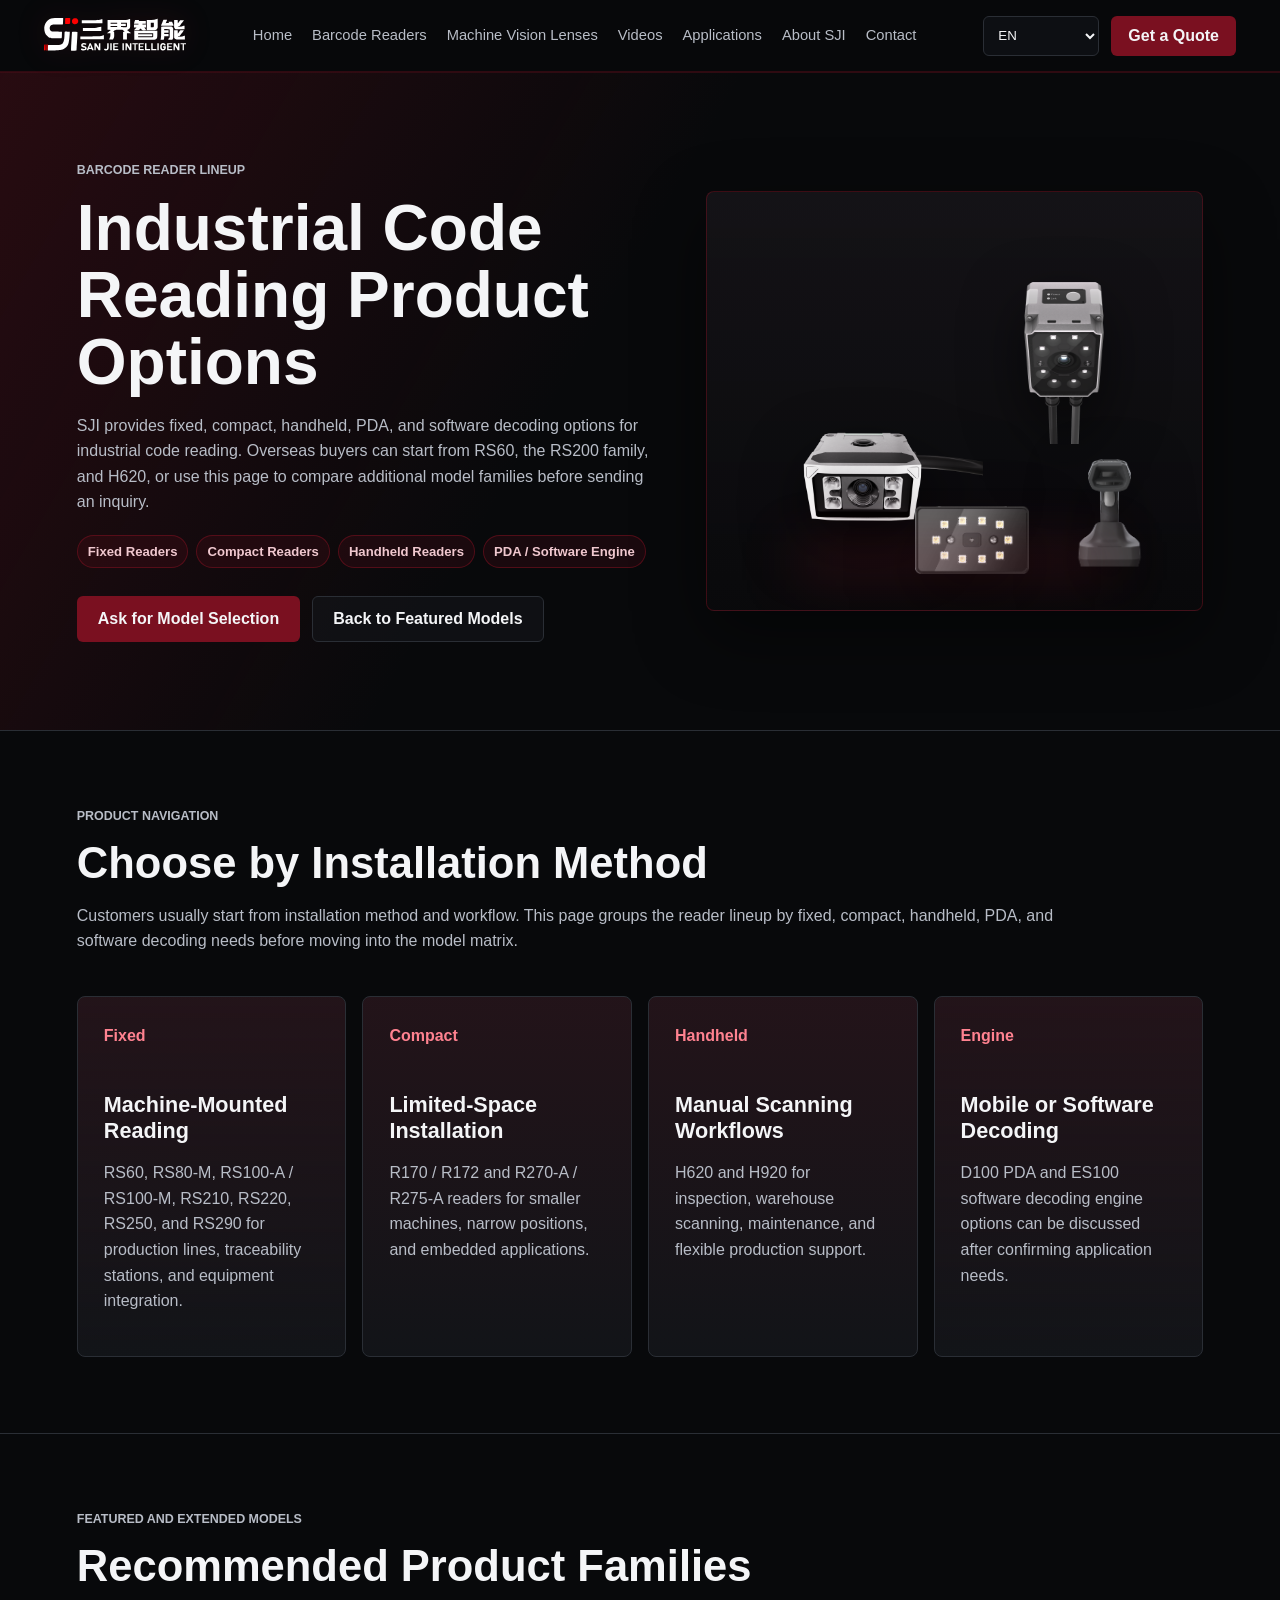
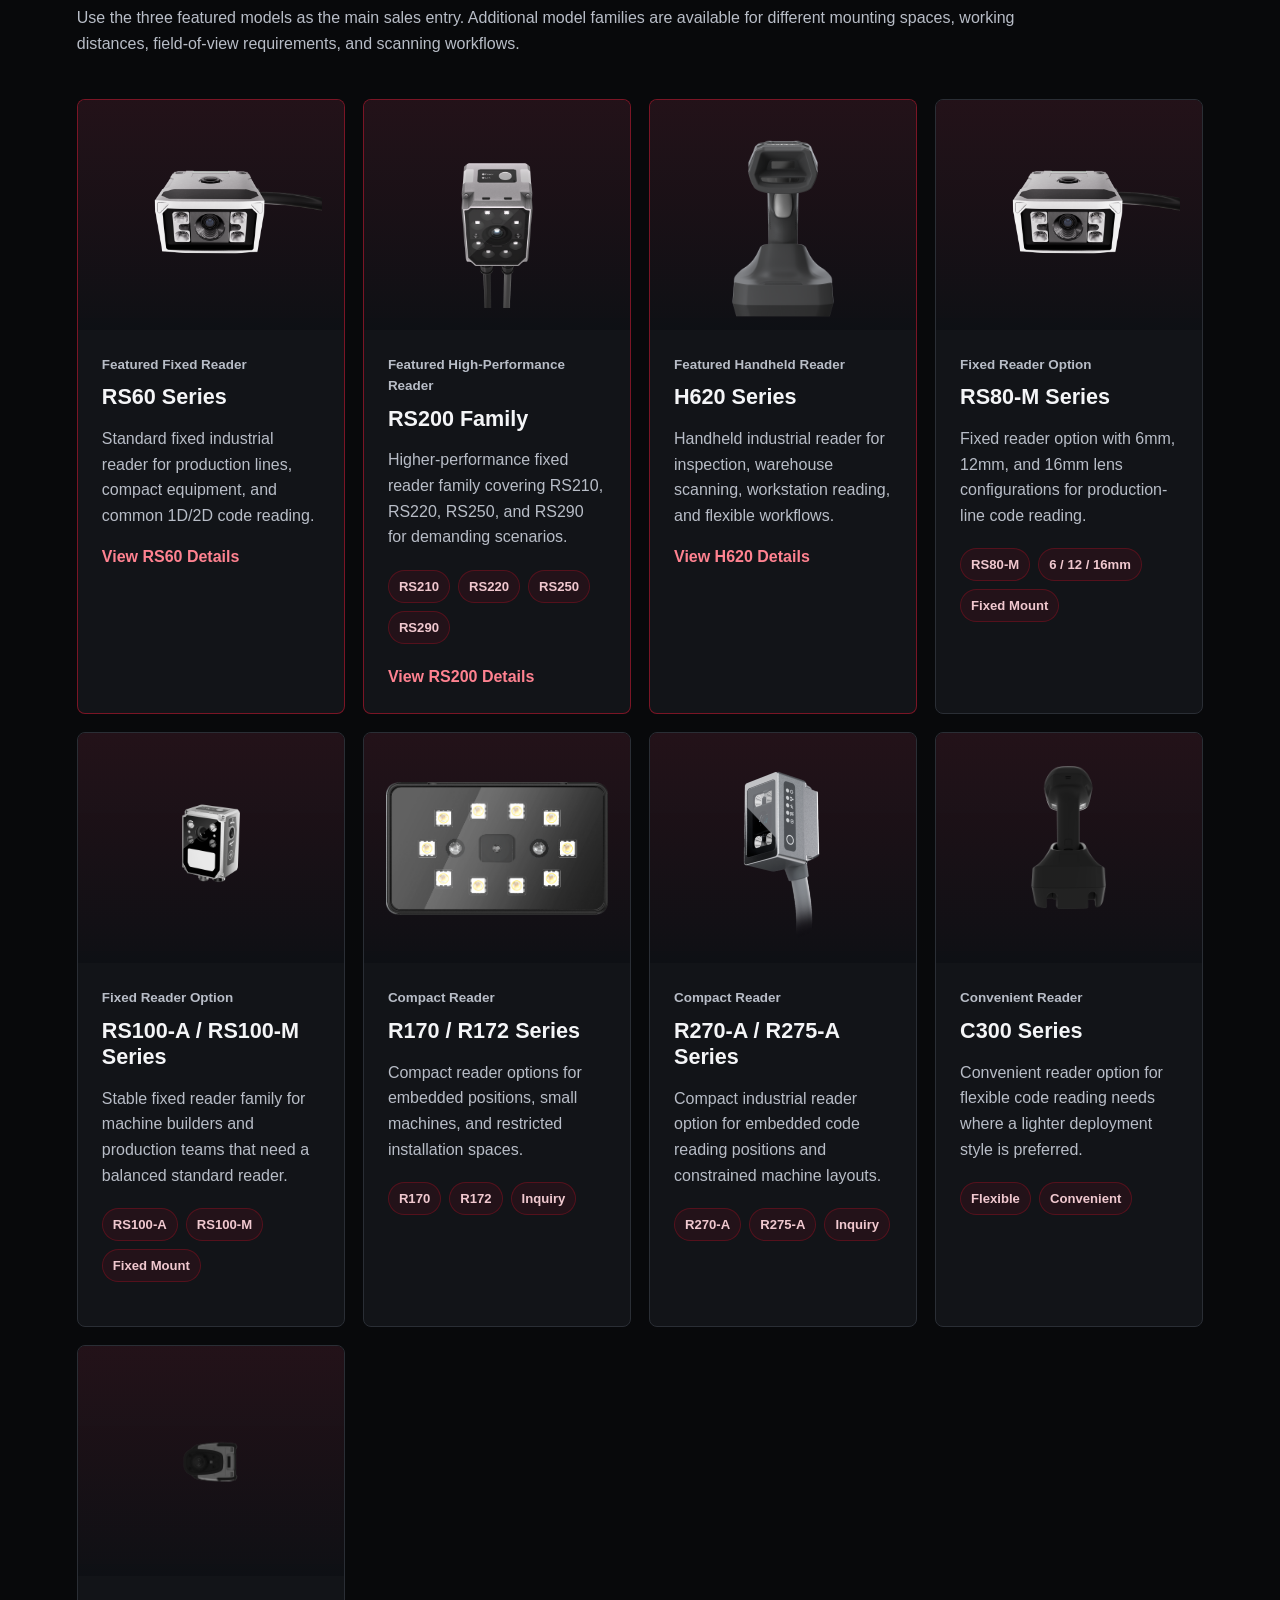
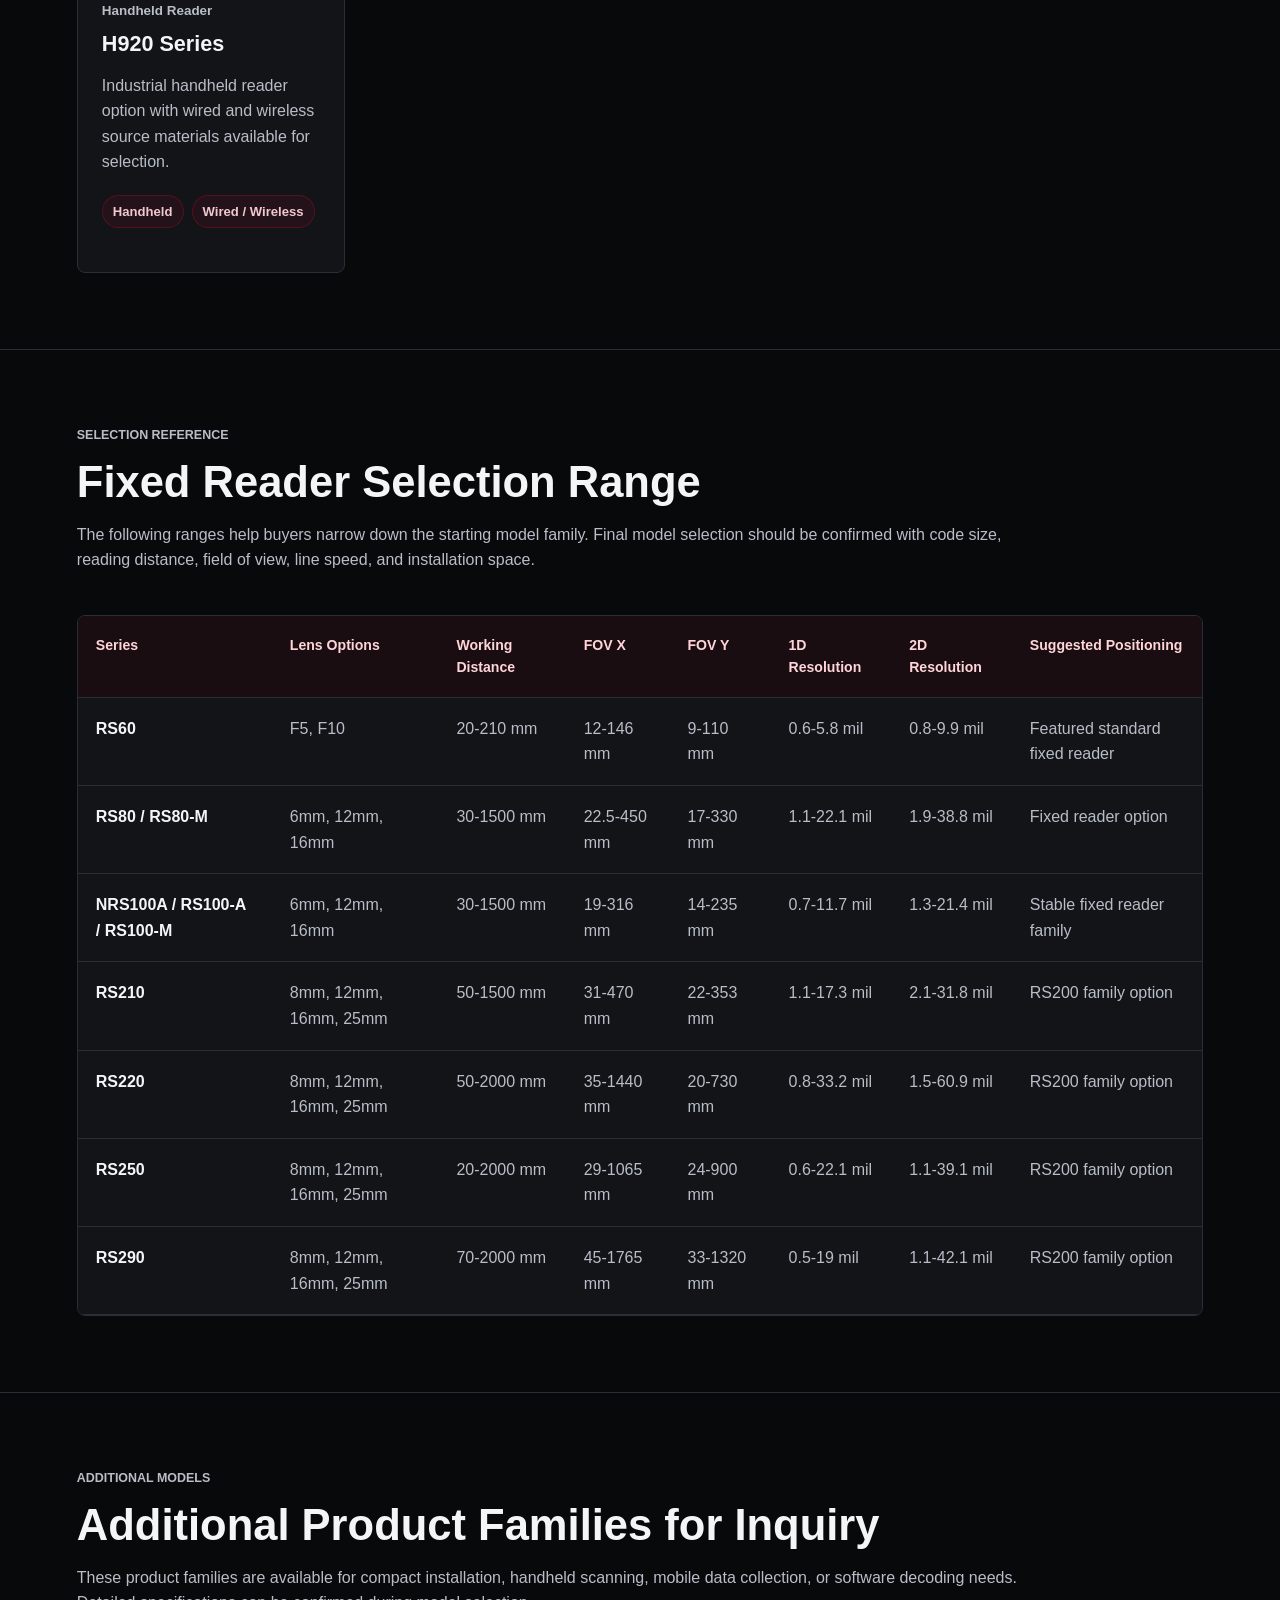
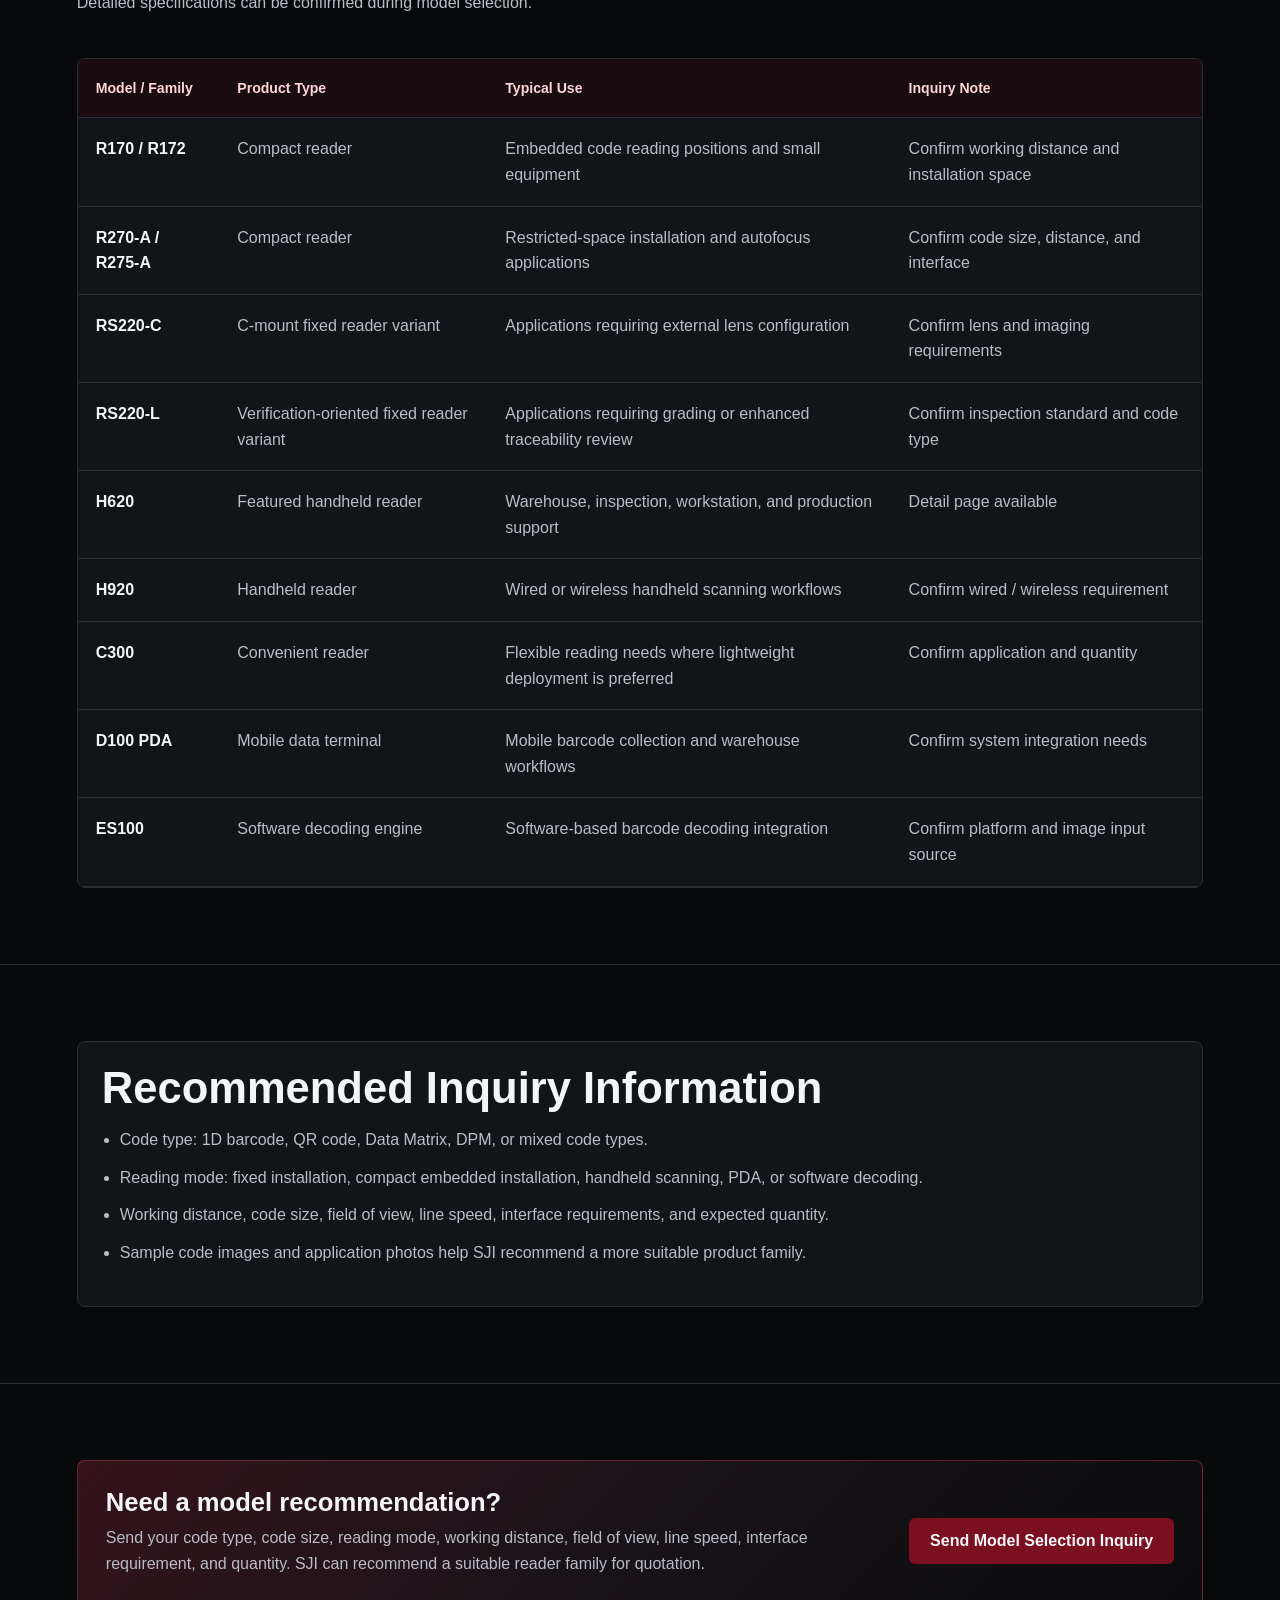
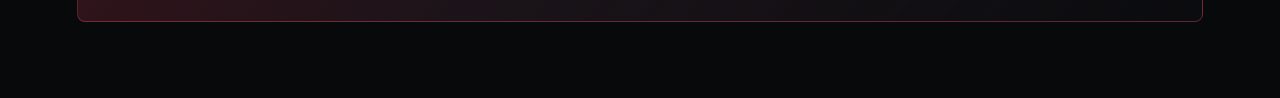
==== commit 1e300e5b: "Improve product inquiry content" ====
--- a/Site/products/barcode-readers.html
+++ b/Site/products/barcode-readers.html
@@ -7,6 +7,12 @@
       name="description"
       content="SJI barcode reader product lineup including RS60, RS80-M, RS100-A, RS100-M, RS210, RS220, RS250, RS290, R170, R172, R270-A, R275-A, H620, H920, D100, and ES100 options."
     />
+    <link rel="canonical" href="https://www.zhsji.com/products/barcode-readers.html" />
+    <meta property="og:title" content="Barcode Reader Lineup | SJI Industrial Code Reading Products" />
+    <meta property="og:description" content="SJI barcode reader product lineup including fixed, compact, handheld, PDA, and software decoding options." />
+    <meta property="og:url" content="https://www.zhsji.com/products/barcode-readers.html" />
+    <meta property="og:type" content="product.group" />
+    <meta property="og:image" content="https://www.zhsji.com/assets/rs200-web.png" />
     <title>Barcode Reader Lineup | SJI Industrial Code Reading Products</title>
     <link rel="icon" href="../assets/company-icon.ico" />
     <link rel="stylesheet" href="../styles.css" />
@@ -38,9 +44,9 @@
           <p class="eyebrow">Barcode Reader Lineup</p>
           <h1>Industrial Code Reading Product Options</h1>
           <p>
-            RS60, RS200 Family, and H620 remain the first-stage featured models for overseas promotion. Selector data
-            also covers RS80-M, RS100-A / RS100-M, RS210, RS220, RS250, and RS290, while catalog materials support additional compact,
-            handheld, PDA, and software decoding inquiries.
+            SJI provides fixed, compact, handheld, PDA, and software decoding options for industrial code reading.
+            Overseas buyers can start from RS60, the RS200 family, and H620, or use this page to compare additional
+            model families before sending an inquiry.
           </p>
           <div class="tag-row">
             <span>Fixed Readers</span>
@@ -99,8 +105,8 @@
           <p class="eyebrow">Featured and Extended Models</p>
           <h2>Recommended Product Families</h2>
           <p>
-            Use the three featured models as the main sales entry. For fixed-reader selection, the internal selector
-            data currently covers RS60, RS80-M, RS100-A / RS100-M, and the RS200 family sub-series.
+            Use the three featured models as the main sales entry. Additional model families are available for
+            different mounting spaces, working distances, field-of-view requirements, and scanning workflows.
           </p>
         </div>
         <div class="reader-family-grid">
@@ -135,19 +141,19 @@
           <article class="product-card">
             <div class="product-media"><img src="../assets/rs60-web.png" alt="SJI RS80-M Series barcode reader" /></div>
             <div class="product-content">
-              <p class="product-type">Selector-Calibrated Fixed Reader</p>
+              <p class="product-type">Fixed Reader Option</p>
               <h3>RS80-M Series</h3>
-              <p>Fixed reader option in the selector dataset, with 6mm, 12mm, and 16mm lens options.</p>
-              <div class="tag-row"><span>RS80-M</span><span>6 / 12 / 16mm</span><span>Selector Data</span></div>
+              <p>Fixed reader option with 6mm, 12mm, and 16mm lens configurations for production-line code reading.</p>
+              <div class="tag-row"><span>RS80-M</span><span>6 / 12 / 16mm</span><span>Fixed Mount</span></div>
             </div>
           </article>
           <article class="product-card">
             <div class="product-media"><img src="../assets/rs100-web.png" alt="SJI RS100-A RS100-M barcode reader" /></div>
             <div class="product-content">
-              <p class="product-type">Selector-Calibrated Fixed Reader</p>
+              <p class="product-type">Fixed Reader Option</p>
               <h3>RS100-A / RS100-M Series</h3>
-              <p>Stable fixed reader family. Selector data maps NRS100A to RS100 purchase-model logic.</p>
-              <div class="tag-row"><span>RS100-A</span><span>RS100-M</span><span>Selector Data</span></div>
+              <p>Stable fixed reader family for machine builders and production teams that need a balanced standard reader.</p>
+              <div class="tag-row"><span>RS100-A</span><span>RS100-M</span><span>Fixed Mount</span></div>
             </div>
           </article>
           <article class="product-card">
@@ -155,7 +161,7 @@
             <div class="product-content">
               <p class="product-type">Compact Reader</p>
               <h3>R170 / R172 Series</h3>
-              <p>Compact reader options found in the selector price data and product image materials.</p>
+              <p>Compact reader options for embedded positions, small machines, and restricted installation spaces.</p>
               <div class="tag-row"><span>R170</span><span>R172</span><span>Inquiry</span></div>
             </div>
           </article>
@@ -164,7 +170,7 @@
             <div class="product-content">
               <p class="product-type">Compact Reader</p>
               <h3>R270-A / R275-A Series</h3>
-              <p>Compact industrial reader options listed in the price data for embedded code reading positions.</p>
+              <p>Compact industrial reader option for embedded code reading positions and constrained machine layouts.</p>
               <div class="tag-row"><span>R270-A</span><span>R275-A</span><span>Inquiry</span></div>
             </div>
           </article>
@@ -191,11 +197,11 @@
 
       <section class="detail-section">
         <div class="section-heading compact">
-          <p class="eyebrow">Selector-Calibrated Series</p>
-          <h2>Fixed Reader Series Confirmed from Selector Data</h2>
-          <p>
-            The following series are confirmed from the local selector dataset generated on 2026-06-08. The dataset
-            contains 402 raw rows and 398 unique specification rows after deduplication.
+          <p class="eyebrow">Selection Reference</p>
+          <h2>Fixed Reader Selection Range</h2>
+          <p>
+            The following ranges help buyers narrow down the starting model family. Final model selection should be
+            confirmed with code size, reading distance, field of view, line speed, and installation space.
           </p>
         </div>
         <div class="table-wrap">
@@ -209,15 +215,15 @@
                 <th>FOV Y</th>
                 <th>1D Resolution</th>
                 <th>2D Resolution</th>
-                <th>Public Positioning</th>
+                <th>Suggested Positioning</th>
               </tr>
             </thead>
             <tbody>
               <tr><td>RS60</td><td>F5, F10</td><td>20-210 mm</td><td>12-146 mm</td><td>9-110 mm</td><td>0.6-5.8 mil</td><td>0.8-9.9 mil</td><td>Featured standard fixed reader</td></tr>
-              <tr><td>RS80 / RS80-M</td><td>6mm, 12mm, 16mm</td><td>30-1500 mm</td><td>22.5-450 mm</td><td>17-330 mm</td><td>1.1-22.1 mil</td><td>1.9-38.8 mil</td><td>Fixed reader option for inquiry</td></tr>
+              <tr><td>RS80 / RS80-M</td><td>6mm, 12mm, 16mm</td><td>30-1500 mm</td><td>22.5-450 mm</td><td>17-330 mm</td><td>1.1-22.1 mil</td><td>1.9-38.8 mil</td><td>Fixed reader option</td></tr>
               <tr><td>NRS100A / RS100-A / RS100-M</td><td>6mm, 12mm, 16mm</td><td>30-1500 mm</td><td>19-316 mm</td><td>14-235 mm</td><td>0.7-11.7 mil</td><td>1.3-21.4 mil</td><td>Stable fixed reader family</td></tr>
               <tr><td>RS210</td><td>8mm, 12mm, 16mm, 25mm</td><td>50-1500 mm</td><td>31-470 mm</td><td>22-353 mm</td><td>1.1-17.3 mil</td><td>2.1-31.8 mil</td><td>RS200 family option</td></tr>
-              <tr><td>RS220</td><td>8mm, 12mm, 16mm, 25mm</td><td>50-2000 mm</td><td>35-1440 mm</td><td>20-730 mm</td><td>0.8-33.2 mil</td><td>1.5-60.9 mil</td><td>RS200 family option, C-mount and L variant in price data</td></tr>
+              <tr><td>RS220</td><td>8mm, 12mm, 16mm, 25mm</td><td>50-2000 mm</td><td>35-1440 mm</td><td>20-730 mm</td><td>0.8-33.2 mil</td><td>1.5-60.9 mil</td><td>RS200 family option</td></tr>
               <tr><td>RS250</td><td>8mm, 12mm, 16mm, 25mm</td><td>20-2000 mm</td><td>29-1065 mm</td><td>24-900 mm</td><td>0.6-22.1 mil</td><td>1.1-39.1 mil</td><td>RS200 family option</td></tr>
               <tr><td>RS290</td><td>8mm, 12mm, 16mm, 25mm</td><td>70-2000 mm</td><td>45-1765 mm</td><td>33-1320 mm</td><td>0.5-19 mil</td><td>1.1-42.1 mil</td><td>RS200 family option</td></tr>
             </tbody>
@@ -227,11 +233,11 @@
 
       <section class="detail-section">
         <div class="section-heading compact">
-          <p class="eyebrow">Additional Inquiry Models</p>
-          <h2>Models Found in Price or Catalog Materials</h2>
-          <p>
-            These models are present in price data, brochures, images, or product videos, but are not part of the fixed
-            reader selector specification table above. They can still be used as inquiry options after confirming data.
+          <p class="eyebrow">Additional Models</p>
+          <h2>Additional Product Families for Inquiry</h2>
+          <p>
+            These product families are available for compact installation, handheld scanning, mobile data collection,
+            or software decoding needs. Detailed specifications can be confirmed during model selection.
           </p>
         </div>
         <div class="table-wrap">
@@ -239,21 +245,21 @@
             <thead>
               <tr>
                 <th>Model / Family</th>
-                <th>Source Checked</th>
-                <th>Public Use</th>
-                <th>Website Status</th>
+                <th>Product Type</th>
+                <th>Typical Use</th>
+                <th>Inquiry Note</th>
               </tr>
             </thead>
             <tbody>
-              <tr><td>R170 / R172</td><td>Price data and product image folder</td><td>Compact reader inquiry</td><td>Use for inquiry, no selector spec range shown</td></tr>
-              <tr><td>R270-A / R275-A</td><td>Price data, product image folder, and video materials</td><td>Compact reader inquiry</td><td>Use for inquiry, no selector spec range shown</td></tr>
-              <tr><td>RS220-C口</td><td>Price data</td><td>C-mount fixed reader variant</td><td>Use as RS220 variant after sales confirmation</td></tr>
-              <tr><td>RS220-L</td><td>Price data</td><td>Grade verification variant</td><td>Use as RS220 variant after sales confirmation</td></tr>
-              <tr><td>H620</td><td>Brochure, images, and application video</td><td>Featured handheld reader</td><td>Featured model with detail page</td></tr>
-              <tr><td>H920</td><td>Brochure, image folder, and application materials</td><td>Handheld reader inquiry</td><td>Catalog inquiry option</td></tr>
-              <tr><td>C300</td><td>Brochure and product image folder</td><td>Convenient reader inquiry</td><td>Catalog inquiry option</td></tr>
-              <tr><td>D100 PDA</td><td>Brochure</td><td>Mobile data collection inquiry</td><td>Needs public image/spec confirmation</td></tr>
-              <tr><td>ES100</td><td>Brochure</td><td>Software decoding engine inquiry</td><td>Needs public image/spec confirmation</td></tr>
+              <tr><td>R170 / R172</td><td>Compact reader</td><td>Embedded code reading positions and small equipment</td><td>Confirm working distance and installation space</td></tr>
+              <tr><td>R270-A / R275-A</td><td>Compact reader</td><td>Restricted-space installation and autofocus applications</td><td>Confirm code size, distance, and interface</td></tr>
+              <tr><td>RS220-C</td><td>C-mount fixed reader variant</td><td>Applications requiring external lens configuration</td><td>Confirm lens and imaging requirements</td></tr>
+              <tr><td>RS220-L</td><td>Verification-oriented fixed reader variant</td><td>Applications requiring grading or enhanced traceability review</td><td>Confirm inspection standard and code type</td></tr>
+              <tr><td>H620</td><td>Featured handheld reader</td><td>Warehouse, inspection, workstation, and production support</td><td>Detail page available</td></tr>
+              <tr><td>H920</td><td>Handheld reader</td><td>Wired or wireless handheld scanning workflows</td><td>Confirm wired / wireless requirement</td></tr>
+              <tr><td>C300</td><td>Convenient reader</td><td>Flexible reading needs where lightweight deployment is preferred</td><td>Confirm application and quantity</td></tr>
+              <tr><td>D100 PDA</td><td>Mobile data terminal</td><td>Mobile barcode collection and warehouse workflows</td><td>Confirm system integration needs</td></tr>
+              <tr><td>ES100</td><td>Software decoding engine</td><td>Software-based barcode decoding integration</td><td>Confirm platform and image input source</td></tr>
             </tbody>
           </table>
         </div>
@@ -270,6 +276,16 @@
           </ul>
         </div>
       </section>
+
+      <section class="detail-section">
+        <div class="inquiry-cta">
+          <div>
+            <h2>Need a model recommendation?</h2>
+            <p>Send your code type, code size, reading mode, working distance, field of view, line speed, interface requirement, and quantity. SJI can recommend a suitable reader family for quotation.</p>
+          </div>
+          <a class="button primary" href="../index.html#contact">Send Model Selection Inquiry</a>
+        </div>
+      </section>
     </main>
 
     <script src="../script.js"></script>
--- a/Site/styles.css
+++ b/Site/styles.css
@@ -252,6 +252,7 @@
 h1 {
   max-width: 760px;
   font-size: clamp(3rem, 6vw, 5.7rem);
+  overflow-wrap: anywhere;
 }
 
 h2 {
@@ -301,24 +302,125 @@
 
 .product-stage {
   position: relative;
-  min-height: 580px;
+  min-height: 610px;
   border: 1px solid rgba(122, 16, 32, 0.38);
   border-radius: 8px;
   background:
-    linear-gradient(180deg, rgba(18, 20, 24, 0.78), rgba(8, 9, 11, 0.94)),
+    linear-gradient(135deg, rgba(33, 13, 18, 0.86), rgba(11, 12, 15, 0.96) 48%, rgba(5, 6, 8, 0.98)),
+    radial-gradient(circle at 24% 22%, rgba(255, 109, 126, 0.18), transparent 24%),
+    radial-gradient(circle at 76% 68%, rgba(122, 16, 32, 0.34), transparent 36%),
     var(--muted-wine);
   box-shadow: var(--shadow);
+  isolation: isolate;
+  overflow: hidden;
+}
+
+.product-stage::before {
+  content: "";
+  position: absolute;
+  inset: 20px;
+  border: 1px solid rgba(255, 255, 255, 0.055);
+  border-radius: 7px;
+  background:
+    linear-gradient(90deg, rgba(255, 255, 255, 0.045) 1px, transparent 1px),
+    linear-gradient(rgba(255, 255, 255, 0.045) 1px, transparent 1px);
+  background-size: 44px 44px;
+  mask-image: linear-gradient(135deg, rgba(0, 0, 0, 0.8), transparent 72%);
+  pointer-events: none;
 }
 
 .product-stage::after {
   content: "";
   position: absolute;
-  left: 12%;
-  right: 12%;
-  bottom: 34px;
-  height: 24px;
-  background: rgba(163, 22, 42, 0.32);
-  filter: blur(30px);
+  left: 11%;
+  right: 8%;
+  bottom: 44px;
+  height: 34px;
+  background: linear-gradient(90deg, rgba(163, 22, 42, 0.34), rgba(255, 255, 255, 0.12), rgba(163, 22, 42, 0.16));
+  filter: blur(32px);
+  z-index: 0;
+}
+
+.stage-intro {
+  position: absolute;
+  top: 34px;
+  left: 34px;
+  z-index: 5;
+  width: min(300px, 45%);
+  padding: 18px;
+  border: 1px solid rgba(255, 109, 126, 0.24);
+  border-radius: 8px;
+  background: rgba(10, 11, 14, 0.62);
+  backdrop-filter: blur(12px);
+}
+
+.stage-intro span {
+  display: block;
+  color: #ff6d7e;
+  font-size: 0.72rem;
+  font-weight: 800;
+  text-transform: uppercase;
+}
+
+.stage-intro strong {
+  display: block;
+  margin-top: 8px;
+  color: var(--text);
+  font-size: 1.08rem;
+  line-height: 1.18;
+}
+
+.stage-intro p {
+  margin: 10px 0 0;
+  color: var(--muted);
+  font-size: 0.86rem;
+  line-height: 1.55;
+}
+
+.stage-code-chip {
+  position: absolute;
+  top: 36px;
+  right: 34px;
+  z-index: 5;
+  padding: 9px 12px;
+  border: 1px solid rgba(255, 109, 126, 0.32);
+  border-radius: 999px;
+  background: rgba(122, 16, 32, 0.28);
+  color: #f6d7dc;
+  font-size: 0.78rem;
+  font-weight: 800;
+}
+
+.stage-models {
+  position: absolute;
+  left: 34px;
+  right: 34px;
+  bottom: 28px;
+  z-index: 5;
+  display: grid;
+  grid-template-columns: repeat(3, minmax(0, 1fr));
+  gap: 10px;
+}
+
+.stage-models span {
+  display: grid;
+  gap: 4px;
+  min-width: 0;
+  padding: 12px;
+  border: 1px solid rgba(255, 255, 255, 0.08);
+  border-radius: 8px;
+  background: rgba(8, 9, 11, 0.68);
+}
+
+.stage-models b {
+  color: var(--text);
+  font-size: 0.95rem;
+}
+
+.stage-models small {
+  color: var(--muted);
+  font-size: 0.73rem;
+  line-height: 1.25;
 }
 
 .product-stage img {
@@ -327,24 +429,43 @@
   filter: drop-shadow(0 28px 34px rgba(0, 0, 0, 0.54));
 }
 
+.hero-products-composite {
+  top: 76px;
+  left: 50%;
+  z-index: 2;
+  width: 118%;
+  max-width: none;
+  transform: translateX(-50%);
+}
+
+.hero-products-composite-mobile {
+  display: none;
+}
+
 .hero-rs200 {
-  top: 42px;
-  right: 24px;
-  width: 50%;
-  max-height: 480px;
+  top: 112px;
+  right: 28px;
+  z-index: 2;
+  width: 42%;
+  max-height: 410px;
+  opacity: 0.98;
 }
 
 .hero-rs60 {
-  left: 28px;
-  bottom: 72px;
-  width: 58%;
+  left: -8%;
+  bottom: 112px;
+  z-index: 3;
+  width: 78%;
+  max-height: 430px;
 }
 
 .hero-h620 {
-  right: 18px;
-  bottom: 38px;
-  width: 32%;
-  max-height: 330px;
+  right: 28px;
+  bottom: 92px;
+  z-index: 4;
+  width: 23%;
+  max-height: 250px;
+  opacity: 0.96;
 }
 
 .section {
@@ -720,6 +841,51 @@
   padding-left: 18px;
 }
 
+.info-matrix {
+  display: grid;
+  grid-template-columns: repeat(4, minmax(0, 1fr));
+  gap: 14px;
+}
+
+.info-matrix span {
+  display: block;
+  color: var(--muted);
+  font-size: 0.82rem;
+  font-weight: 800;
+  text-transform: uppercase;
+}
+
+.info-matrix strong {
+  display: block;
+  margin-top: 8px;
+  color: var(--text);
+  font-size: 1.02rem;
+  line-height: 1.35;
+}
+
+.inquiry-cta {
+  display: grid;
+  grid-template-columns: minmax(0, 1fr) auto;
+  gap: 24px;
+  align-items: center;
+  padding: 28px;
+  border: 1px solid rgba(255, 92, 110, 0.32);
+  border-radius: 8px;
+  background:
+    linear-gradient(135deg, rgba(122, 16, 32, 0.34), rgba(122, 16, 32, 0.08) 44%, rgba(8, 9, 11, 0.78)),
+    var(--charcoal);
+}
+
+.inquiry-cta h2 {
+  font-size: clamp(1.45rem, 2vw, 2.1rem);
+}
+
+.inquiry-cta p {
+  max-width: 760px;
+  margin-top: 10px;
+  color: var(--muted);
+}
+
 .detail-actions {
   display: flex;
   flex-wrap: wrap;
@@ -1080,7 +1246,28 @@
   }
 
   .product-stage {
-    min-height: 470px;
+    min-height: 520px;
+  }
+
+  .stage-intro {
+    width: min(360px, 52%);
+  }
+
+  .hero-rs60 {
+    width: 72%;
+  }
+
+  .hero-products-composite {
+    top: 96px;
+    width: 112%;
+  }
+
+  .hero-rs200 {
+    width: 38%;
+  }
+
+  .hero-h620 {
+    width: 20%;
   }
 
   .product-grid,
@@ -1090,8 +1277,13 @@
   .workflow-grid,
   .video-grid,
   .advantage-grid,
+  .info-matrix,
   .about-layout {
     grid-template-columns: repeat(2, minmax(0, 1fr));
+  }
+
+  .inquiry-cta {
+    grid-template-columns: 1fr;
   }
 
   .about-layout {
@@ -1136,19 +1328,39 @@
 
   .hero-copy,
   .hero-text,
+  .hero-visual,
   .section-heading,
   .contact-copy {
     width: 100%;
+    max-width: calc(100vw - 40px);
   }
 
   h1 {
-    font-size: 2.18rem;
+    font-size: 2rem;
     line-height: 1.12;
-    max-width: 100%;
+    width: 100%;
+    max-width: calc(100vw - 40px);
+    overflow-wrap: anywhere;
+    word-break: break-all;
+    line-break: anywhere;
   }
 
   h2 {
     font-size: 2rem;
+    max-width: calc(100vw - 40px);
+    overflow-wrap: anywhere;
+    word-break: break-all;
+    line-break: anywhere;
+  }
+
+  p,
+  li,
+  .button,
+  .trust-strip span,
+  .tag-row span {
+    overflow-wrap: anywhere;
+    word-break: break-all;
+    line-break: anywhere;
   }
 
   .hero-actions,
@@ -1161,7 +1373,8 @@
   }
 
   .product-stage {
-    min-height: 360px;
+    width: calc(100vw - 40px);
+    min-height: 560px;
   }
 
   .reader-lineup-visual {
@@ -1193,21 +1406,76 @@
   }
 
   .hero-rs200 {
-    top: 34px;
-    right: 12px;
-    width: 48%;
+    top: 188px;
+    right: 18px;
+    width: 40%;
+  }
+
+  .hero-products-composite {
+    top: 126px;
+    width: 118%;
+    transform: translateX(-55%);
+  }
+
+  .hero-products-desktop {
+    display: none;
+  }
+
+  .hero-products-composite-mobile {
+    position: absolute;
+    top: 104px;
+    left: 50%;
+    z-index: 2;
+    display: block;
+    width: 94%;
+    max-width: none;
+    transform: translateX(-50%);
+    object-fit: contain;
+    filter: drop-shadow(0 28px 34px rgba(0, 0, 0, 0.54));
   }
 
   .hero-rs60 {
-    left: 12px;
-    bottom: 62px;
-    width: 64%;
+    left: -10%;
+    bottom: 138px;
+    width: 88%;
   }
 
   .hero-h620 {
-    right: 8px;
-    bottom: 34px;
-    width: 34%;
+    right: 20px;
+    bottom: 104px;
+    width: 24%;
+  }
+
+  .stage-intro {
+    top: 20px;
+    left: 20px;
+    right: 20px;
+    width: auto;
+    padding: 14px;
+  }
+
+  .stage-intro p {
+    font-size: 0.8rem;
+  }
+
+  .stage-code-chip {
+    top: 20px;
+    right: auto;
+    left: 20px;
+  }
+
+  .stage-models {
+    left: 20px;
+    right: 20px;
+    bottom: 20px;
+    grid-template-columns: 1fr;
+  }
+
+  .stage-models span {
+    grid-template-columns: auto 1fr;
+    align-items: baseline;
+    gap: 10px;
+    padding: 10px 12px;
   }
 
   .product-grid,
@@ -1221,6 +1489,8 @@
   .inquiry-form,
   .detail-hero,
   .detail-grid,
+  .info-matrix,
+  .inquiry-cta,
   .lens-stats {
     grid-template-columns: 1fr;
   }
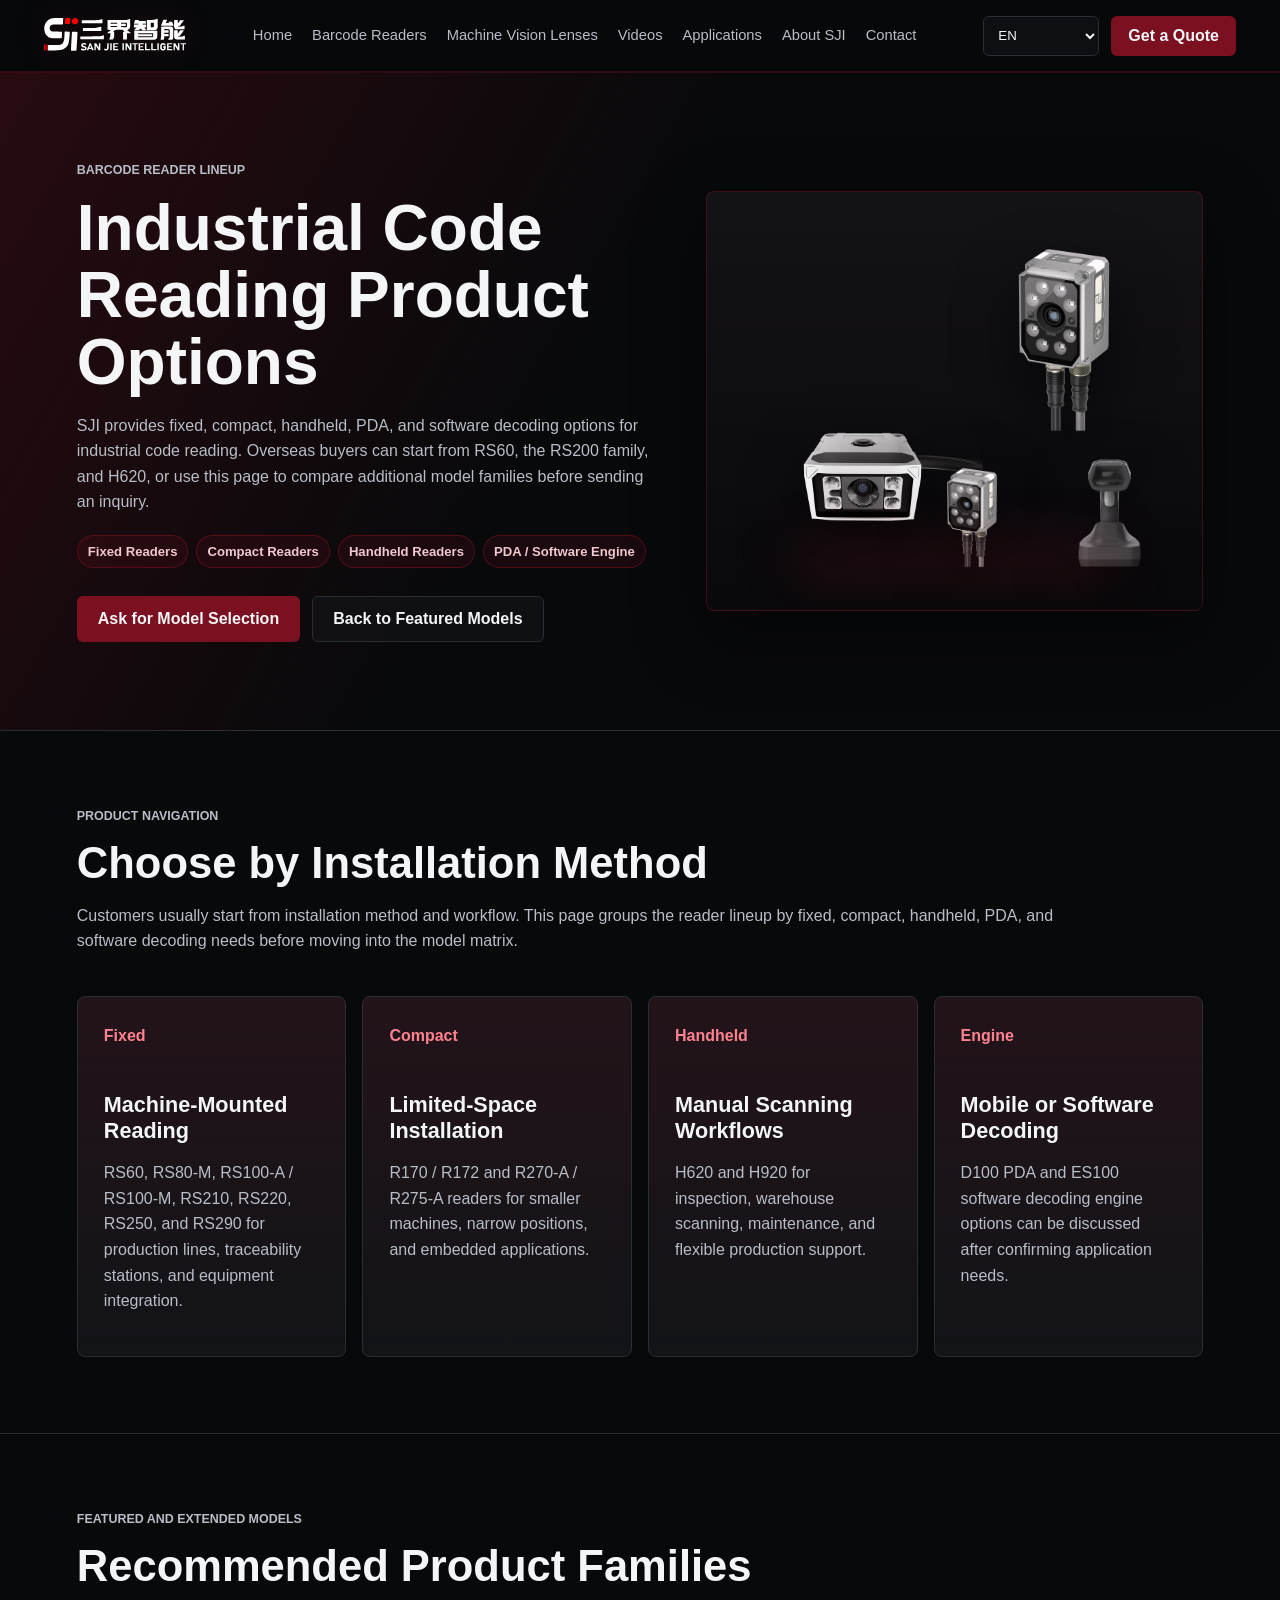
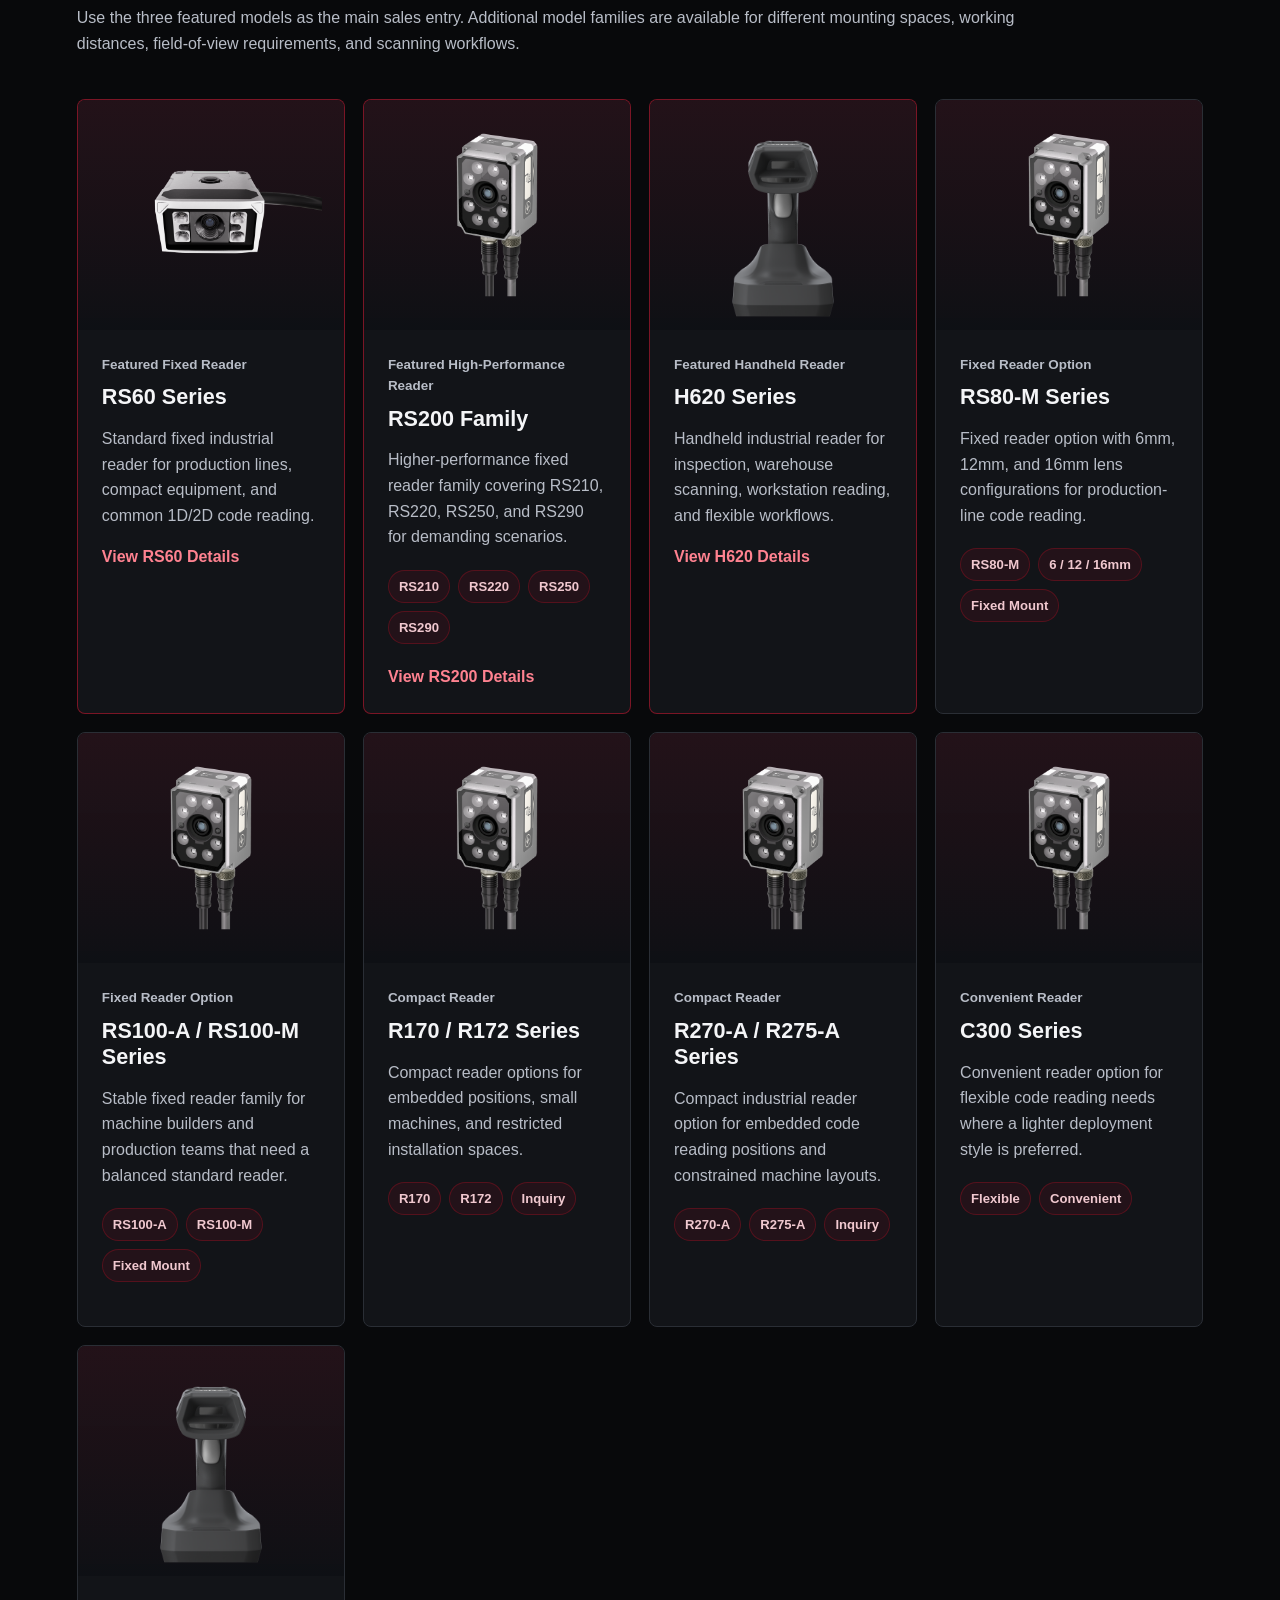
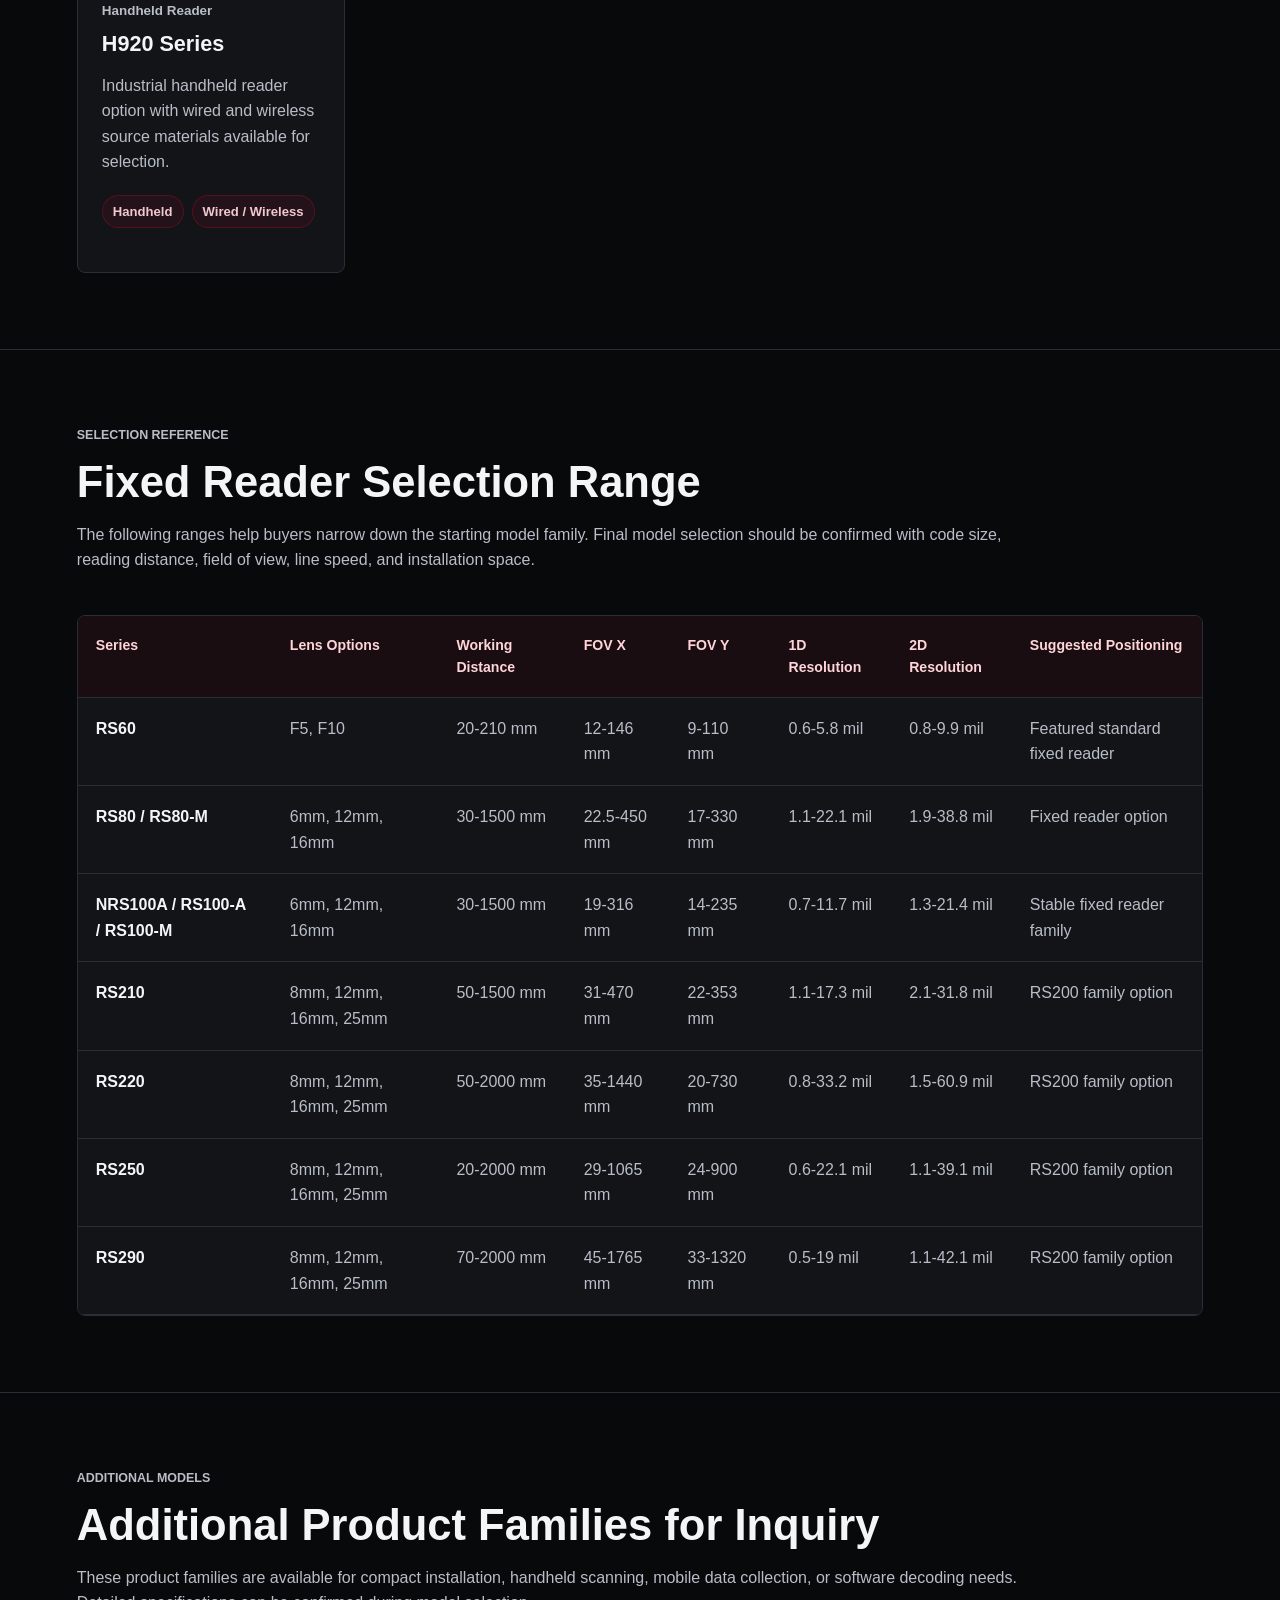
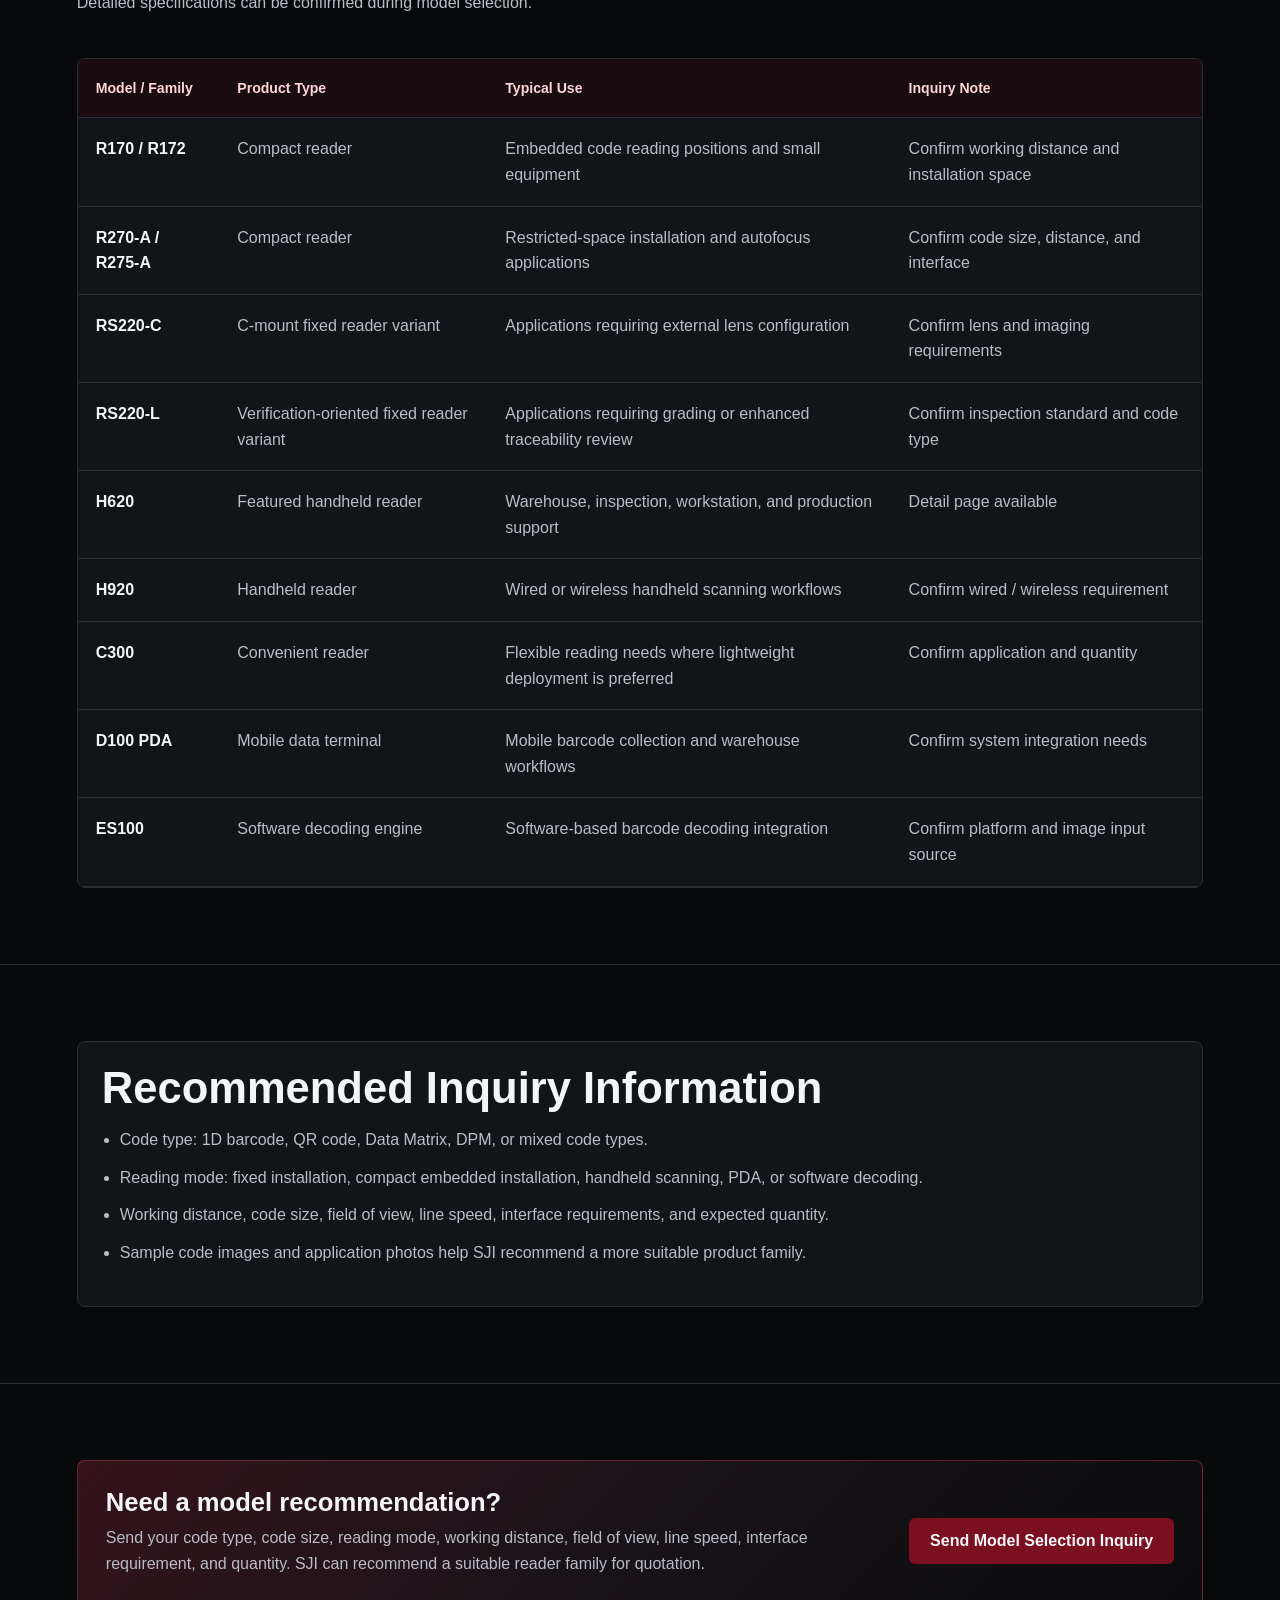
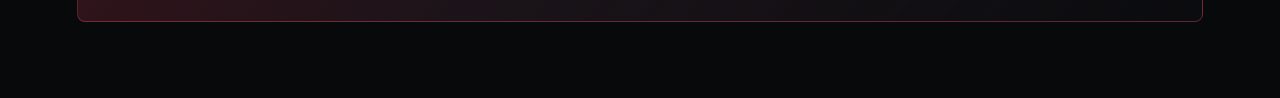
==== commit 892f8f0e: "Unify barcode reader product card images" ====
--- a/Site/products/barcode-readers.html
+++ b/Site/products/barcode-readers.html
@@ -63,7 +63,7 @@
           <img src="../assets/rs200-web.png" alt="SJI RS200 barcode reader" />
           <img src="../assets/rs60-web.png" alt="SJI RS60 barcode reader" />
           <img src="../assets/h620-web.png" alt="SJI H620 handheld barcode reader" />
-          <img src="../assets/r17x-web.png" alt="SJI compact barcode reader" />
+          <img src="../assets/rs200-web.png" alt="SJI shared fixed-reader appearance" />
         </div>
       </section>
 
@@ -139,7 +139,7 @@
             </div>
           </article>
           <article class="product-card">
-            <div class="product-media"><img src="../assets/rs60-web.png" alt="SJI RS80-M Series barcode reader" /></div>
+            <div class="product-media"><img src="../assets/rs200-web.png" alt="SJI RS80-M Series shared fixed-reader appearance" /></div>
             <div class="product-content">
               <p class="product-type">Fixed Reader Option</p>
               <h3>RS80-M Series</h3>
@@ -148,7 +148,7 @@
             </div>
           </article>
           <article class="product-card">
-            <div class="product-media"><img src="../assets/rs100-web.png" alt="SJI RS100-A RS100-M barcode reader" /></div>
+            <div class="product-media"><img src="../assets/rs200-web.png" alt="SJI RS100-A RS100-M shared fixed-reader appearance" /></div>
             <div class="product-content">
               <p class="product-type">Fixed Reader Option</p>
               <h3>RS100-A / RS100-M Series</h3>
@@ -157,7 +157,7 @@
             </div>
           </article>
           <article class="product-card">
-            <div class="product-media"><img src="../assets/r17x-web.png" alt="SJI R170 R172 compact barcode reader" /></div>
+            <div class="product-media"><img src="../assets/rs200-web.png" alt="SJI R170 R172 shared compact-reader appearance" /></div>
             <div class="product-content">
               <p class="product-type">Compact Reader</p>
               <h3>R170 / R172 Series</h3>
@@ -166,7 +166,7 @@
             </div>
           </article>
           <article class="product-card">
-            <div class="product-media"><img src="../assets/r27x-web.png" alt="SJI R270-A R275-A compact barcode reader" /></div>
+            <div class="product-media"><img src="../assets/rs200-web.png" alt="SJI R270-A R275-A shared compact-reader appearance" /></div>
             <div class="product-content">
               <p class="product-type">Compact Reader</p>
               <h3>R270-A / R275-A Series</h3>
@@ -175,7 +175,7 @@
             </div>
           </article>
           <article class="product-card">
-            <div class="product-media"><img src="../assets/c300-web.png" alt="SJI C300 barcode reader" /></div>
+            <div class="product-media"><img src="../assets/rs200-web.png" alt="SJI C300 shared reader appearance" /></div>
             <div class="product-content">
               <p class="product-type">Convenient Reader</p>
               <h3>C300 Series</h3>
@@ -184,7 +184,7 @@
             </div>
           </article>
           <article class="product-card">
-            <div class="product-media handheld"><img src="../assets/h920-web.png" alt="SJI H920 handheld barcode reader" /></div>
+            <div class="product-media handheld"><img src="../assets/h620-web.png" alt="SJI H920 shared handheld-reader appearance" /></div>
             <div class="product-content">
               <p class="product-type">Handheld Reader</p>
               <h3>H920 Series</h3>
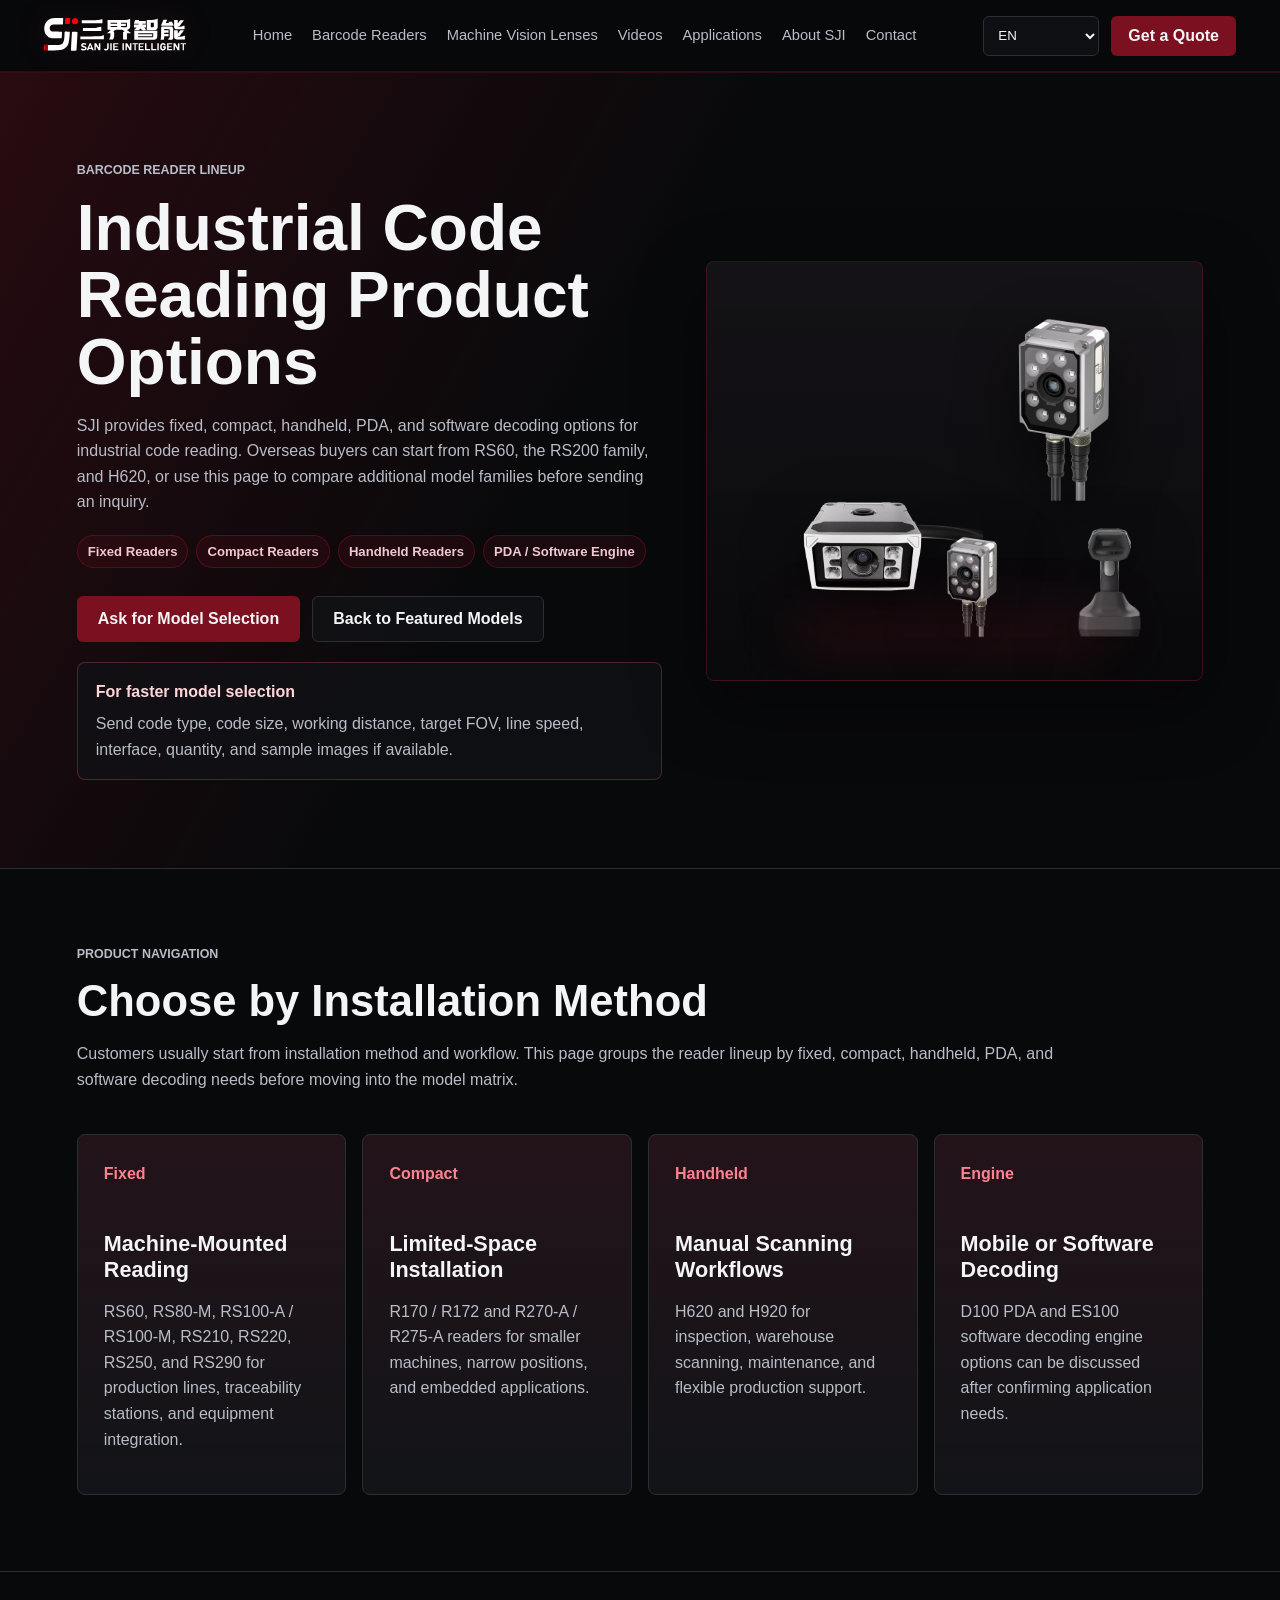
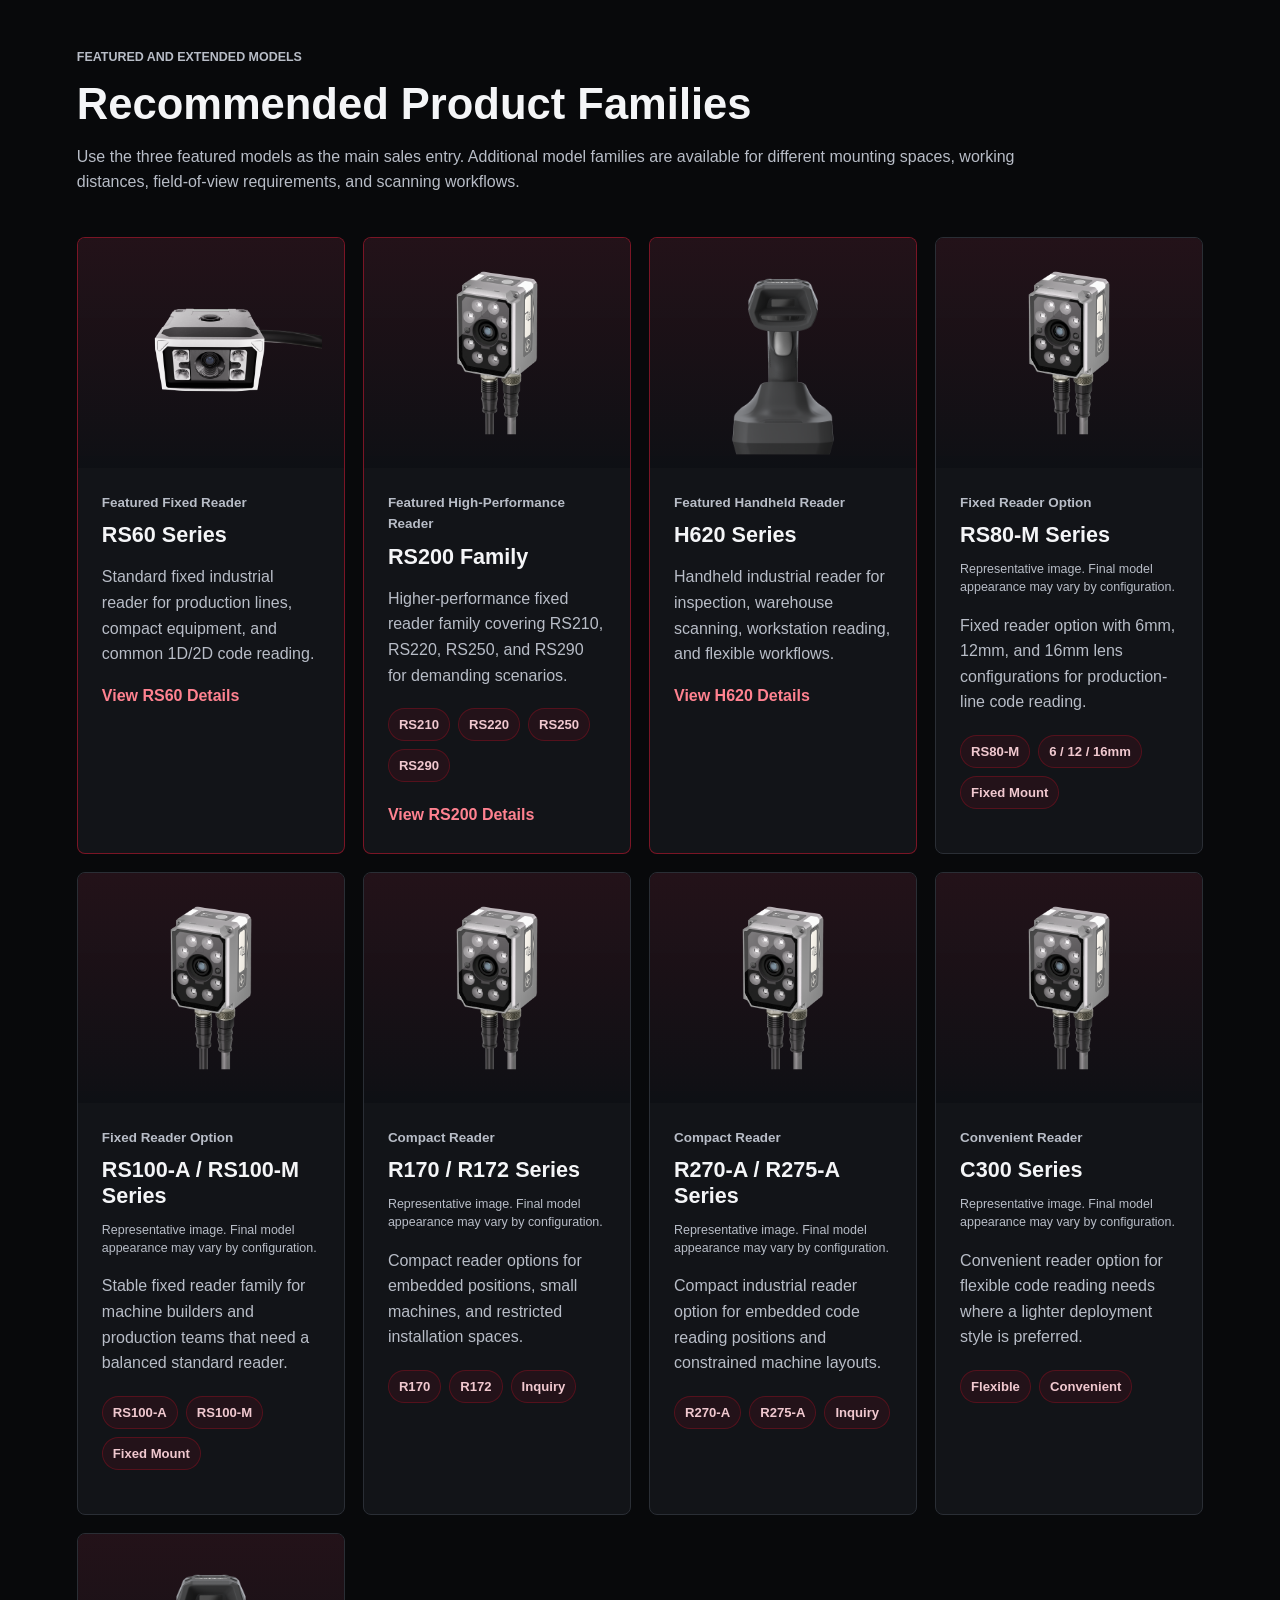
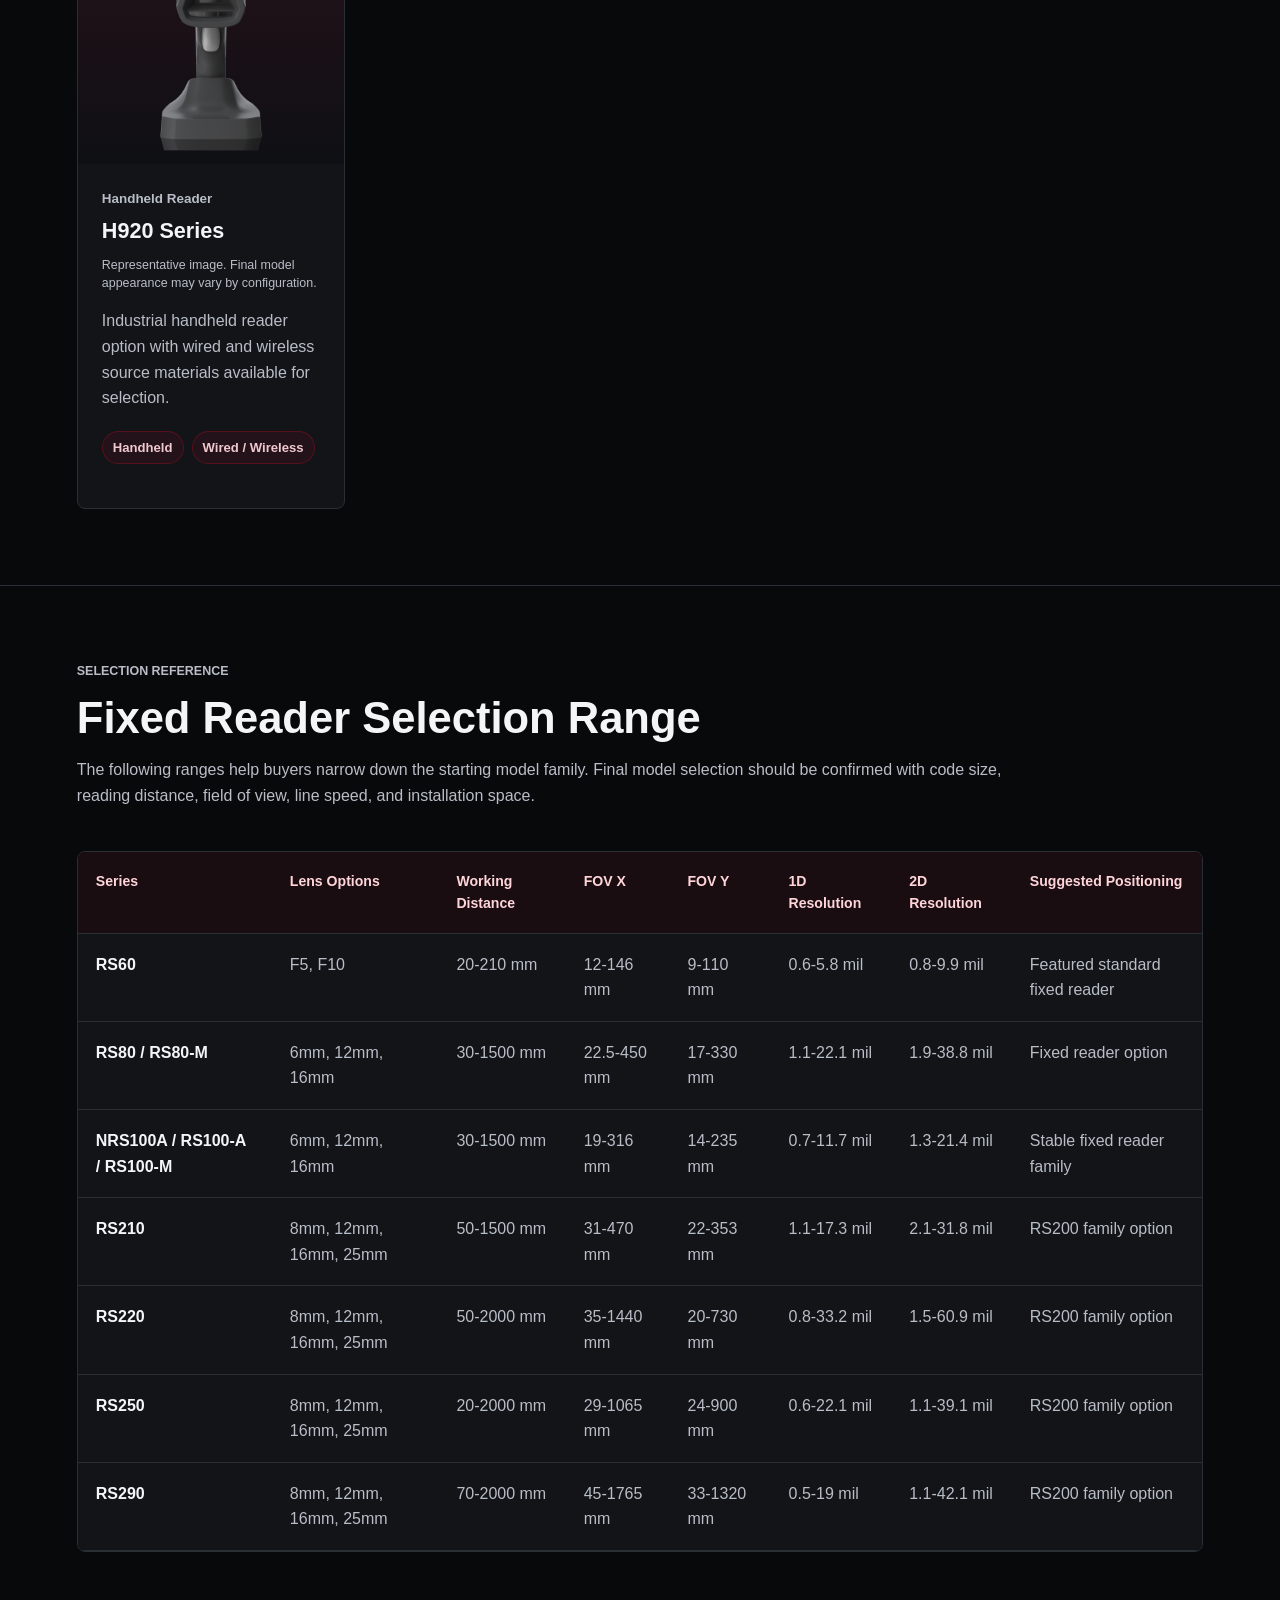
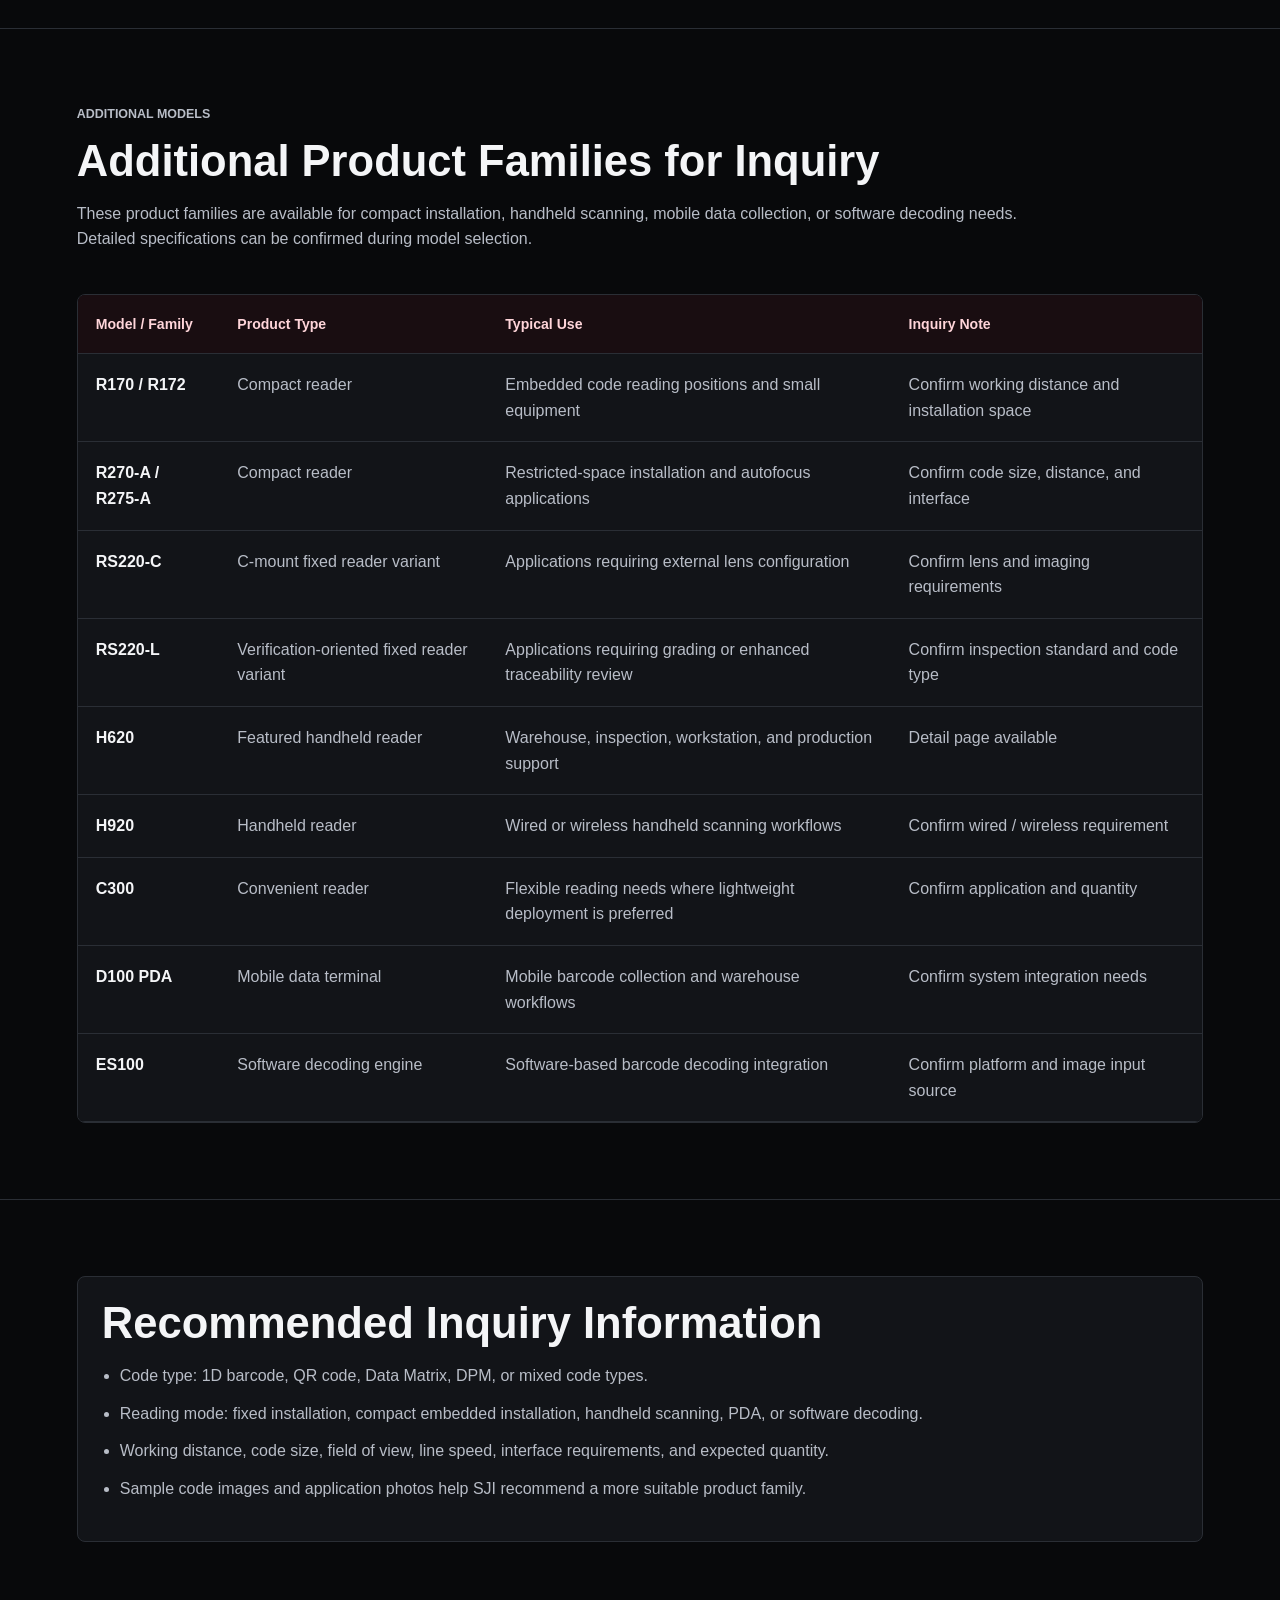
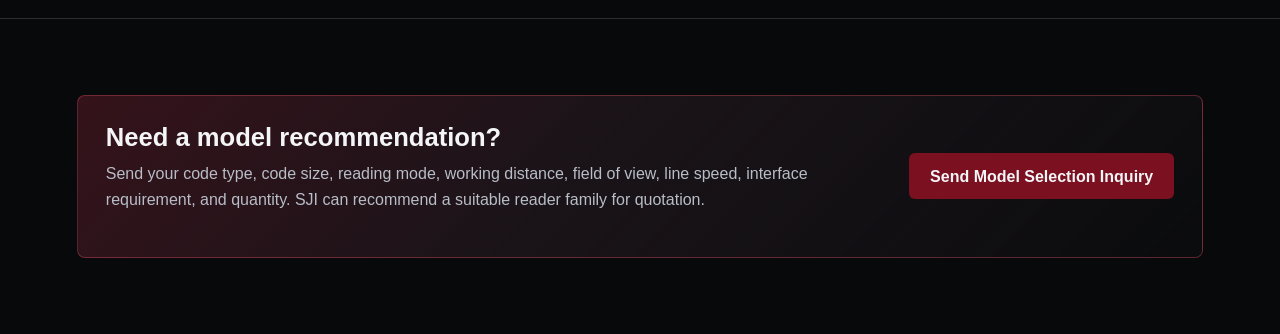
==== commit 885e2346: "Improve inquiry conversion and product SEO" ====
--- a/Site/products/barcode-readers.html
+++ b/Site/products/barcode-readers.html
@@ -8,11 +8,36 @@
       content="SJI barcode reader product lineup including RS60, RS80-M, RS100-A, RS100-M, RS210, RS220, RS250, RS290, R170, R172, R270-A, R275-A, H620, H920, D100, and ES100 options."
     />
     <link rel="canonical" href="https://www.zhsji.com/products/barcode-readers.html" />
+    <link rel="alternate" hreflang="en" href="https://www.zhsji.com/products/barcode-readers.html?lang=en" />
+    <link rel="alternate" hreflang="zh-CN" href="https://www.zhsji.com/products/barcode-readers.html?lang=zh-CN" />
+    <link rel="alternate" hreflang="zh-Hant" href="https://www.zhsji.com/products/barcode-readers.html?lang=zh-Hant" />
+    <link rel="alternate" hreflang="ja" href="https://www.zhsji.com/products/barcode-readers.html?lang=ja" />
+    <link rel="alternate" hreflang="ko" href="https://www.zhsji.com/products/barcode-readers.html?lang=ko" />
+    <link rel="alternate" hreflang="th" href="https://www.zhsji.com/products/barcode-readers.html?lang=th" />
+    <link rel="alternate" hreflang="vi" href="https://www.zhsji.com/products/barcode-readers.html?lang=vi" />
+    <link rel="alternate" hreflang="x-default" href="https://www.zhsji.com/products/barcode-readers.html" />
     <meta property="og:title" content="Barcode Reader Lineup | SJI Industrial Code Reading Products" />
     <meta property="og:description" content="SJI barcode reader product lineup including fixed, compact, handheld, PDA, and software decoding options." />
     <meta property="og:url" content="https://www.zhsji.com/products/barcode-readers.html" />
     <meta property="og:type" content="product.group" />
     <meta property="og:image" content="https://www.zhsji.com/assets/rs200-web.png" />
+    <script type="application/ld+json">
+      {
+        "@context": "https://schema.org",
+        "@type": "CollectionPage",
+        "name": "SJI Barcode Reader Lineup",
+        "url": "https://www.zhsji.com/products/barcode-readers.html",
+        "description": "SJI industrial barcode reader product lineup including fixed, compact, handheld, PDA, and software decoding options.",
+        "mainEntity": {
+          "@type": "ItemList",
+          "itemListElement": [
+            { "@type": "ListItem", "position": 1, "name": "RS60 Series", "url": "https://www.zhsji.com/products/rs60.html" },
+            { "@type": "ListItem", "position": 2, "name": "RS200 Family", "url": "https://www.zhsji.com/products/rs200.html" },
+            { "@type": "ListItem", "position": 3, "name": "H620 Series", "url": "https://www.zhsji.com/products/h620.html" }
+          ]
+        }
+      }
+    </script>
     <title>Barcode Reader Lineup | SJI Industrial Code Reading Products</title>
     <link rel="icon" href="../assets/company-icon.ico" />
     <link rel="stylesheet" href="../styles.css" />
@@ -58,6 +83,10 @@
             <a class="button primary" href="../index.html#contact">Ask for Model Selection</a>
             <a class="button secondary" href="../index.html#readers">Back to Featured Models</a>
           </div>
+          <div class="selection-brief">
+            <strong>For faster model selection</strong>
+            <span>Send code type, code size, working distance, target FOV, line speed, interface, quantity, and sample images if available.</span>
+          </div>
         </div>
         <div class="reader-lineup-visual">
           <img src="../assets/rs200-web.png" alt="SJI RS200 barcode reader" />
@@ -143,6 +172,7 @@
             <div class="product-content">
               <p class="product-type">Fixed Reader Option</p>
               <h3>RS80-M Series</h3>
+              <p class="representative-note">Representative image. Final model appearance may vary by configuration.</p>
               <p>Fixed reader option with 6mm, 12mm, and 16mm lens configurations for production-line code reading.</p>
               <div class="tag-row"><span>RS80-M</span><span>6 / 12 / 16mm</span><span>Fixed Mount</span></div>
             </div>
@@ -152,6 +182,7 @@
             <div class="product-content">
               <p class="product-type">Fixed Reader Option</p>
               <h3>RS100-A / RS100-M Series</h3>
+              <p class="representative-note">Representative image. Final model appearance may vary by configuration.</p>
               <p>Stable fixed reader family for machine builders and production teams that need a balanced standard reader.</p>
               <div class="tag-row"><span>RS100-A</span><span>RS100-M</span><span>Fixed Mount</span></div>
             </div>
@@ -161,6 +192,7 @@
             <div class="product-content">
               <p class="product-type">Compact Reader</p>
               <h3>R170 / R172 Series</h3>
+              <p class="representative-note">Representative image. Final model appearance may vary by configuration.</p>
               <p>Compact reader options for embedded positions, small machines, and restricted installation spaces.</p>
               <div class="tag-row"><span>R170</span><span>R172</span><span>Inquiry</span></div>
             </div>
@@ -170,6 +202,7 @@
             <div class="product-content">
               <p class="product-type">Compact Reader</p>
               <h3>R270-A / R275-A Series</h3>
+              <p class="representative-note">Representative image. Final model appearance may vary by configuration.</p>
               <p>Compact industrial reader option for embedded code reading positions and constrained machine layouts.</p>
               <div class="tag-row"><span>R270-A</span><span>R275-A</span><span>Inquiry</span></div>
             </div>
@@ -179,6 +212,7 @@
             <div class="product-content">
               <p class="product-type">Convenient Reader</p>
               <h3>C300 Series</h3>
+              <p class="representative-note">Representative image. Final model appearance may vary by configuration.</p>
               <p>Convenient reader option for flexible code reading needs where a lighter deployment style is preferred.</p>
               <div class="tag-row"><span>Flexible</span><span>Convenient</span></div>
             </div>
@@ -188,6 +222,7 @@
             <div class="product-content">
               <p class="product-type">Handheld Reader</p>
               <h3>H920 Series</h3>
+              <p class="representative-note">Representative image. Final model appearance may vary by configuration.</p>
               <p>Industrial handheld reader option with wired and wireless source materials available for selection.</p>
               <div class="tag-row"><span>Handheld</span><span>Wired / Wireless</span></div>
             </div>
--- a/Site/styles.css
+++ b/Site/styles.css
@@ -171,6 +171,30 @@
   white-space: nowrap;
 }
 
+.copy-button {
+  width: max-content;
+  min-height: 32px;
+  margin-top: 4px;
+  padding: 0 12px;
+  border: 1px solid rgba(255, 92, 110, 0.36);
+  border-radius: 6px;
+  background: rgba(122, 16, 32, 0.18);
+  color: #ffd5da;
+  cursor: pointer;
+  font: inherit;
+  font-size: 0.82rem;
+  font-weight: 800;
+  transition:
+    background 160ms ease,
+    border-color 160ms ease;
+}
+
+.copy-button:hover,
+.copy-button.is-copied {
+  border-color: rgba(255, 92, 110, 0.72);
+  background: rgba(163, 22, 42, 0.48);
+}
+
 .menu-toggle {
   display: block;
   position: absolute;
@@ -587,6 +611,33 @@
   color: var(--muted);
 }
 
+.representative-note {
+  margin-top: 12px;
+  color: #9ea4b3;
+  font-size: 0.78rem;
+  line-height: 1.45;
+}
+
+.selection-brief {
+  display: grid;
+  gap: 6px;
+  max-width: 720px;
+  margin-top: 20px;
+  padding: 16px 18px;
+  border: 1px solid rgba(255, 92, 110, 0.26);
+  border-radius: 8px;
+  background: rgba(18, 20, 24, 0.64);
+}
+
+.selection-brief strong {
+  color: #ffd5da;
+}
+
+.selection-brief span {
+  color: var(--muted);
+  line-height: 1.65;
+}
+
 .reader-lineup-callout {
   display: grid;
   grid-template-columns: minmax(0, 1fr) auto;
@@ -1132,6 +1183,14 @@
 
 .inquiry-form textarea {
   resize: vertical;
+}
+
+.form-note {
+  grid-column: 1 / -1;
+  margin: 0;
+  color: var(--muted);
+  font-size: 0.88rem;
+  line-height: 1.6;
 }
 
 .inquiry-form input:focus,
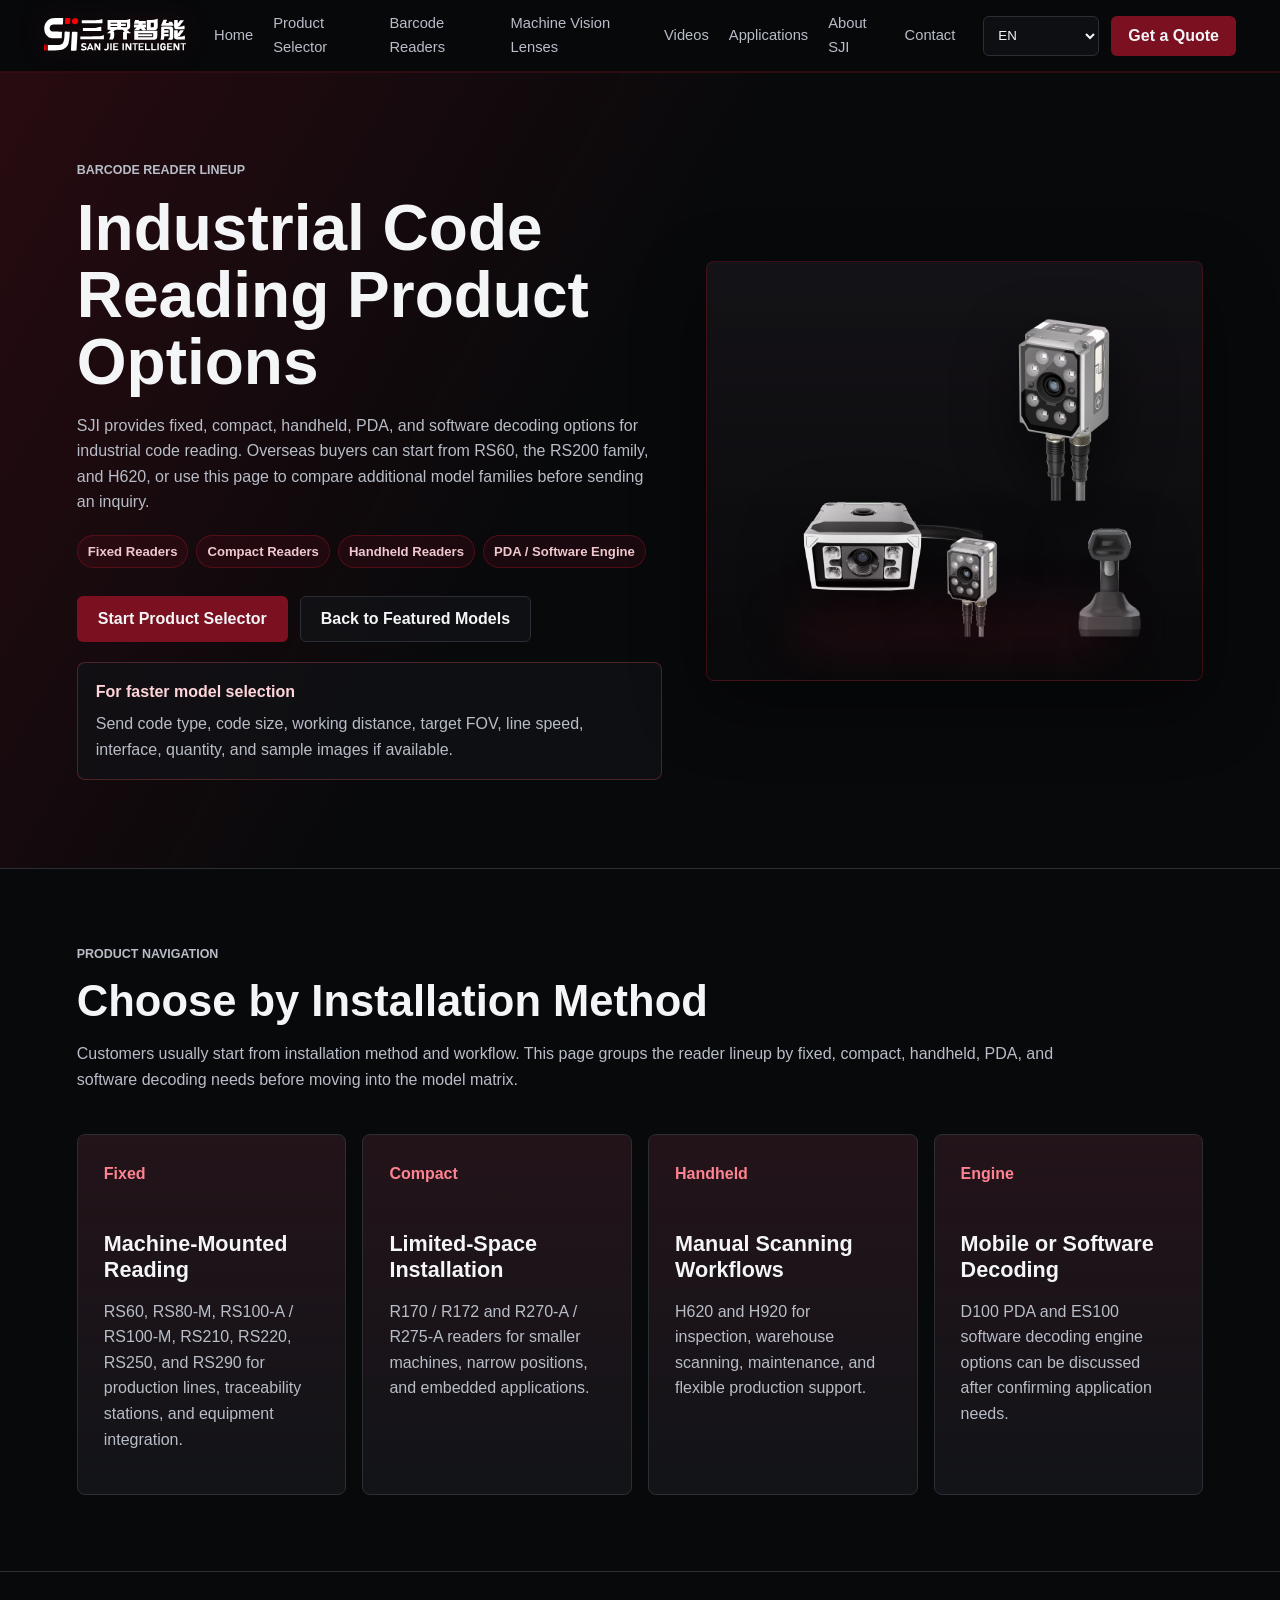
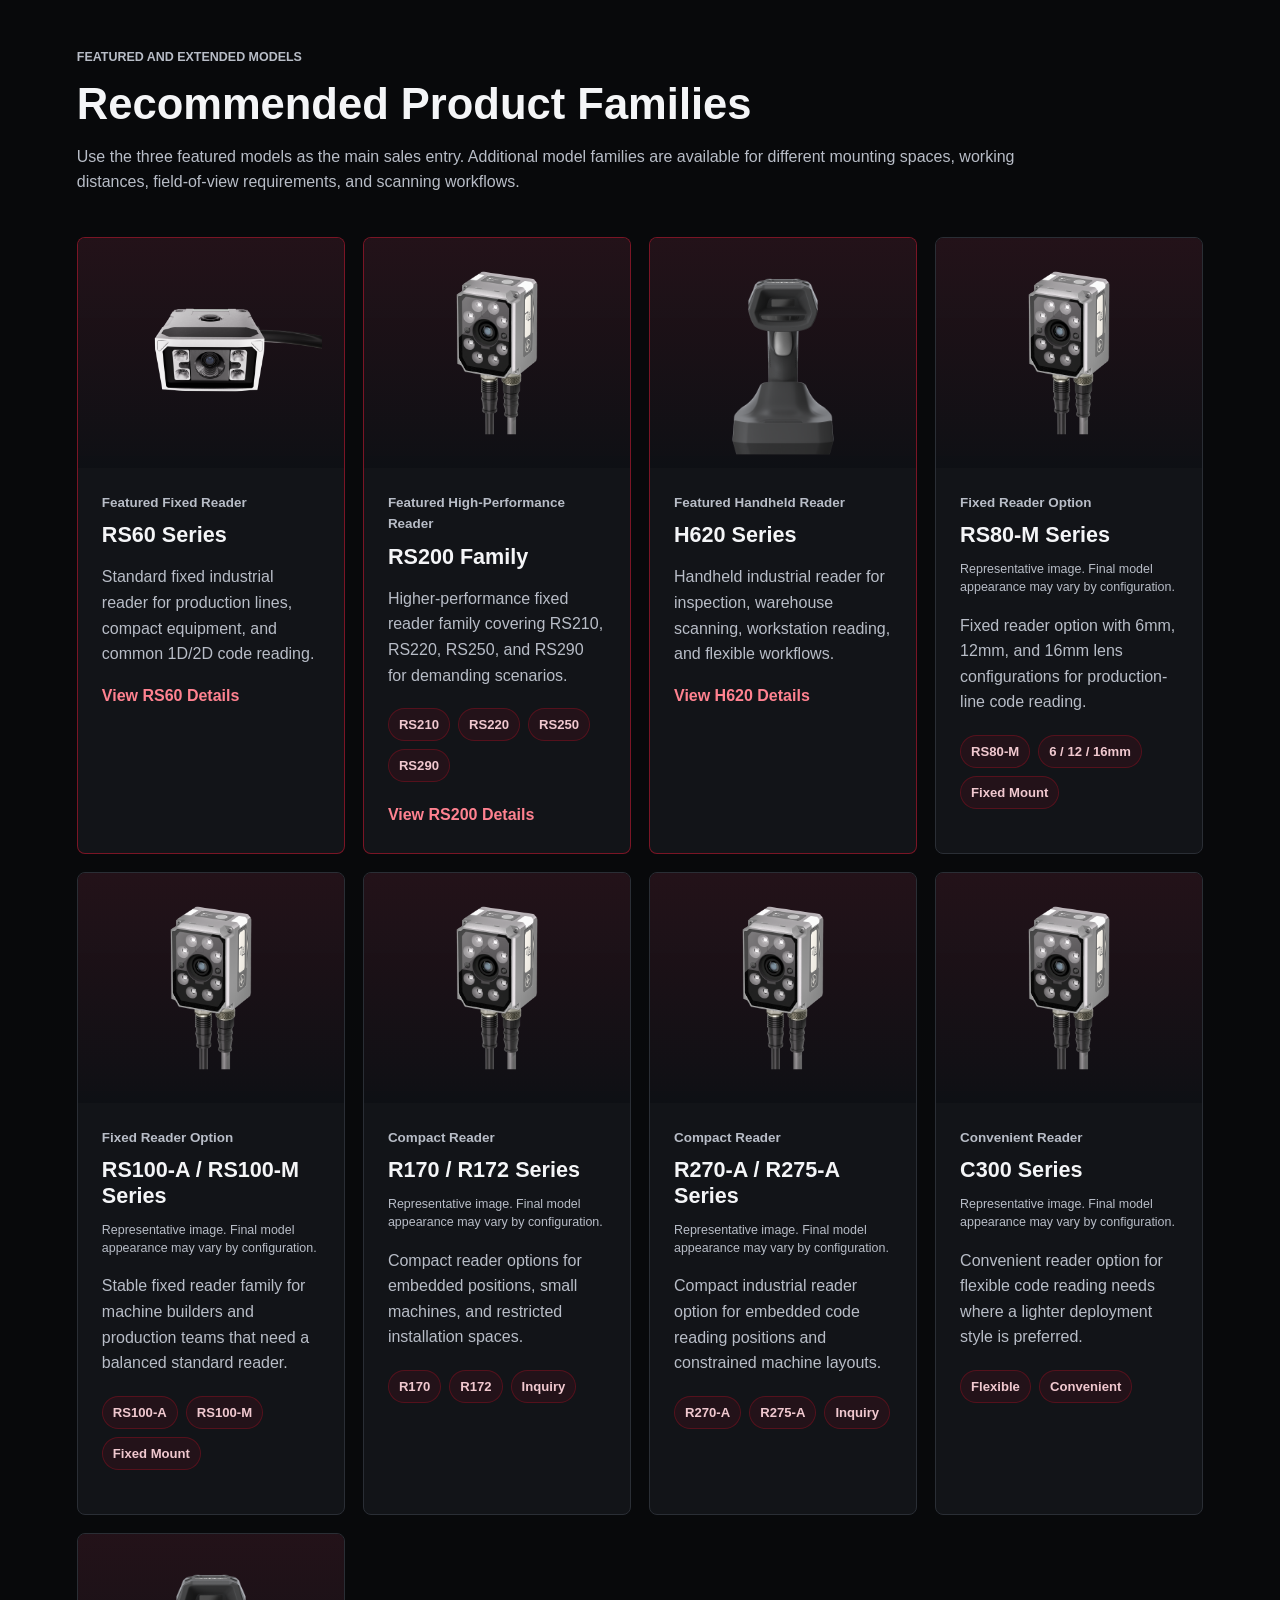
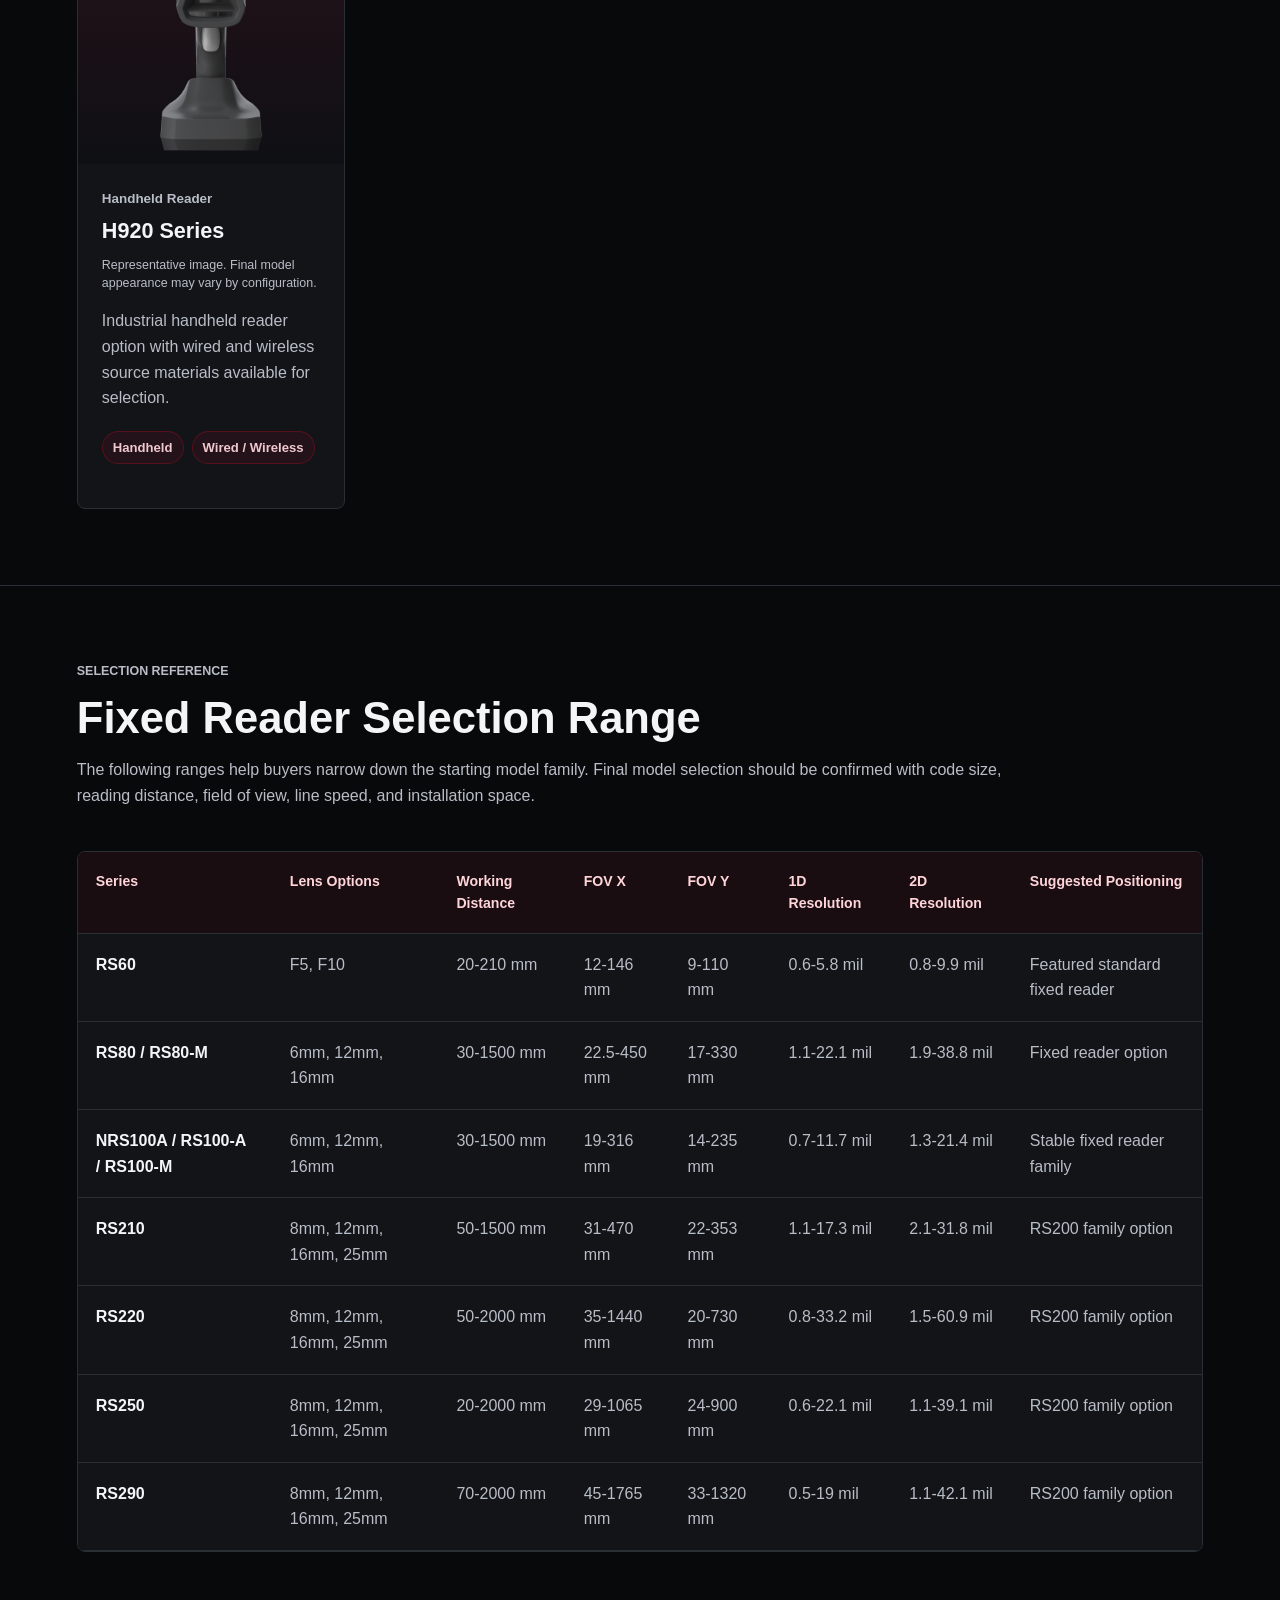
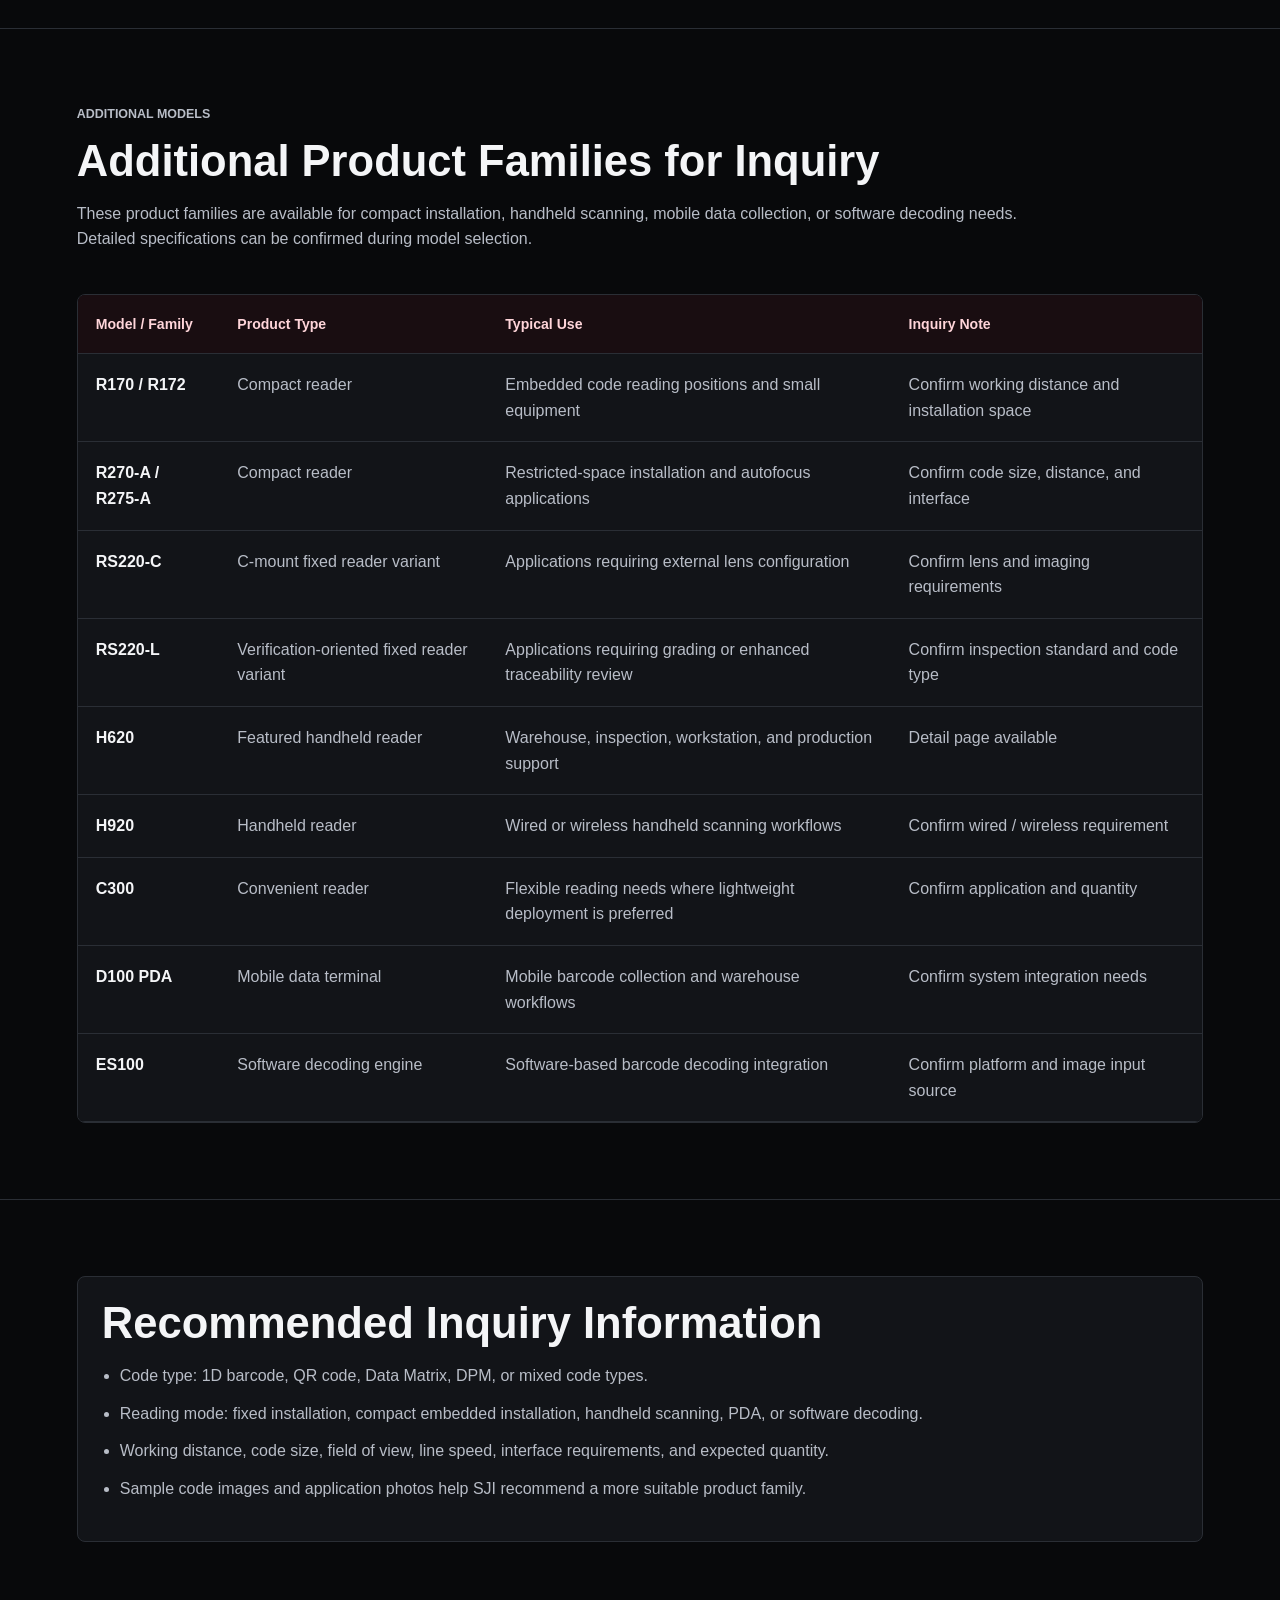
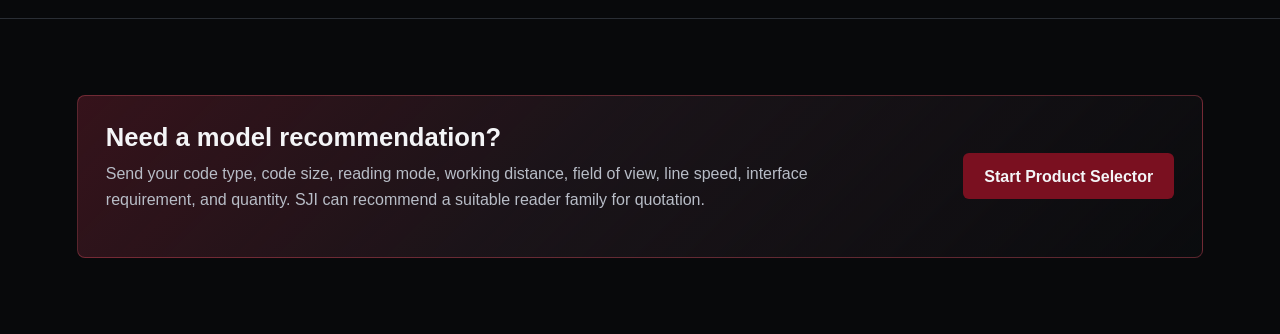
==== commit 35fd84e6: "Add guided barcode reader selector" ====
--- a/Site/products/barcode-readers.html
+++ b/Site/products/barcode-readers.html
@@ -50,6 +50,7 @@
       <button class="menu-toggle" type="button" aria-label="Open menu" aria-expanded="false"><span></span><span></span><span></span></button>
       <nav class="site-nav" aria-label="Primary navigation">
         <a href="../index.html#home" data-i18n="nav.home">Home</a>
+        <a href="./selector.html" data-i18n="nav.selector">Product Selector</a>
         <a href="../index.html#readers" data-i18n="nav.readers">Barcode Readers</a>
         <a href="../index.html#lenses" data-i18n="nav.lenses">Machine Vision Lenses</a>
         <a href="../index.html#videos" data-i18n="nav.videos">Videos</a>
@@ -80,7 +81,7 @@
             <span>PDA / Software Engine</span>
           </div>
           <div class="detail-actions">
-            <a class="button primary" href="../index.html#contact">Ask for Model Selection</a>
+            <a class="button primary" href="./selector.html" data-i18n="btn.startSelector">Start Product Selector</a>
             <a class="button secondary" href="../index.html#readers">Back to Featured Models</a>
           </div>
           <div class="selection-brief">
@@ -318,7 +319,7 @@
             <h2>Need a model recommendation?</h2>
             <p>Send your code type, code size, reading mode, working distance, field of view, line speed, interface requirement, and quantity. SJI can recommend a suitable reader family for quotation.</p>
           </div>
-          <a class="button primary" href="../index.html#contact">Send Model Selection Inquiry</a>
+          <a class="button primary" href="./selector.html" data-i18n="btn.startSelector">Start Product Selector</a>
         </div>
       </section>
     </main>
--- a/Site/styles.css
+++ b/Site/styles.css
@@ -662,6 +662,13 @@
   color: var(--muted);
 }
 
+.reader-lineup-actions {
+  display: flex;
+  flex-wrap: wrap;
+  gap: 12px;
+  justify-content: flex-end;
+}
+
 .category-section {
   background:
     linear-gradient(180deg, #08090b, #0b0c0f 42%),
@@ -950,6 +957,357 @@
   border-radius: 8px;
 }
 
+.selector-main {
+  background:
+    radial-gradient(circle at 18% 12%, rgba(122, 16, 32, 0.26), transparent 28%),
+    var(--black);
+}
+
+.selector-hero {
+  align-items: center;
+}
+
+.selector-hero-panel {
+  display: grid;
+  gap: 16px;
+  min-width: 0;
+}
+
+.selector-hero-panel img {
+  width: 100%;
+  border: 1px solid rgba(122, 16, 32, 0.42);
+  border-radius: 8px;
+  background: #090a0d;
+  box-shadow: 0 24px 70px rgba(0, 0, 0, 0.4);
+}
+
+.selector-metric-strip {
+  display: grid;
+  grid-template-columns: repeat(3, minmax(0, 1fr));
+  gap: 10px;
+}
+
+.selector-metric-strip p {
+  margin: 0;
+  padding: 14px;
+  border: 1px solid var(--line);
+  border-radius: 8px;
+  background: rgba(18, 20, 24, 0.78);
+}
+
+.selector-metric-strip span {
+  display: block;
+  color: var(--muted);
+  font-size: 0.78rem;
+  font-weight: 800;
+  text-transform: uppercase;
+}
+
+.selector-metric-strip strong {
+  display: block;
+  margin-top: 6px;
+  color: var(--text);
+  font-size: 1.05rem;
+}
+
+.selector-layout {
+  display: grid;
+  grid-template-columns: minmax(420px, 0.95fr) minmax(0, 1.15fr);
+  gap: 22px;
+  align-items: start;
+}
+
+.selector-panel {
+  border: 1px solid var(--line);
+  border-radius: 8px;
+  background: rgba(18, 20, 24, 0.9);
+}
+
+.selector-form {
+  display: grid;
+  gap: 22px;
+  padding: 24px;
+}
+
+.selector-fieldset {
+  min-width: 0;
+  margin: 0;
+  padding: 0;
+  border: 0;
+}
+
+.selector-fieldset legend {
+  margin-bottom: 12px;
+  color: #ffd5da;
+  font-weight: 800;
+}
+
+.selector-start-grid {
+  display: grid;
+  grid-template-columns: repeat(2, minmax(0, 1fr));
+  gap: 10px;
+}
+
+.selector-start-card {
+  display: grid;
+  grid-template-columns: auto 1fr;
+  gap: 6px 10px;
+  align-items: start;
+  padding: 14px;
+  border: 1px solid rgba(42, 46, 53, 0.94);
+  border-radius: 8px;
+  background: #0d0f13;
+  cursor: pointer;
+}
+
+.selector-start-card:has(input:checked) {
+  border-color: rgba(255, 92, 110, 0.66);
+  background: rgba(122, 16, 32, 0.22);
+}
+
+.selector-start-card input {
+  margin-top: 3px;
+}
+
+.selector-start-card span {
+  color: var(--text);
+  font-weight: 800;
+}
+
+.selector-start-card small {
+  grid-column: 2;
+  color: var(--muted);
+  line-height: 1.45;
+}
+
+.selector-form-grid {
+  display: grid;
+  grid-template-columns: repeat(2, minmax(0, 1fr));
+  gap: 14px;
+}
+
+.selector-form-grid label {
+  display: grid;
+  gap: 8px;
+  color: var(--muted);
+  font-size: 0.9rem;
+  font-weight: 800;
+}
+
+.selector-form-grid .full {
+  grid-column: 1 / -1;
+}
+
+.selector-form input,
+.selector-form select,
+.selector-summary-block textarea {
+  width: 100%;
+  min-height: 44px;
+  padding: 10px 12px;
+  border: 1px solid var(--line);
+  border-radius: 6px;
+  background: #0d0f13;
+  color: var(--text);
+  font: inherit;
+}
+
+.selector-form input:focus,
+.selector-form select:focus,
+.selector-summary-block textarea:focus {
+  border-color: var(--wine-bright);
+  outline: none;
+}
+
+.selector-check {
+  display: flex !important;
+  grid-template-columns: none !important;
+  align-items: center;
+  gap: 10px !important;
+  padding: 12px;
+  border: 1px solid rgba(255, 92, 110, 0.22);
+  border-radius: 8px;
+  background: rgba(122, 16, 32, 0.12);
+}
+
+.selector-check input {
+  width: auto;
+  min-height: 0;
+}
+
+.selector-actions {
+  display: flex;
+  flex-wrap: wrap;
+  gap: 12px;
+}
+
+.selector-results-panel {
+  display: grid;
+  gap: 18px;
+  padding: 24px;
+  position: sticky;
+  top: 88px;
+}
+
+.selector-result-head {
+  display: flex;
+  justify-content: space-between;
+  gap: 18px;
+  align-items: start;
+}
+
+.selector-result-head h2 {
+  font-size: clamp(1.35rem, 2vw, 2rem);
+}
+
+.selector-status {
+  display: inline-flex;
+  min-height: 34px;
+  align-items: center;
+  padding: 0 12px;
+  border: 1px solid rgba(255, 92, 110, 0.32);
+  border-radius: 999px;
+  background: rgba(122, 16, 32, 0.18);
+  color: #ffd5da;
+  font-size: 0.78rem;
+  font-weight: 900;
+  white-space: nowrap;
+}
+
+.selector-insights {
+  display: flex;
+  flex-wrap: wrap;
+  gap: 8px;
+}
+
+.selector-insights span {
+  padding: 7px 10px;
+  border: 1px solid rgba(255, 92, 110, 0.24);
+  border-radius: 999px;
+  color: var(--muted);
+  font-size: 0.78rem;
+  font-weight: 800;
+}
+
+.selector-results {
+  display: grid;
+  gap: 14px;
+}
+
+.selector-result-card,
+.selector-empty {
+  display: grid;
+  grid-template-columns: 140px minmax(0, 1fr);
+  gap: 16px;
+  padding: 16px;
+  border: 1px solid rgba(42, 46, 53, 0.92);
+  border-radius: 8px;
+  background: #0d0f13;
+}
+
+.selector-result-card.recommended {
+  border-color: rgba(255, 92, 110, 0.58);
+  background:
+    linear-gradient(135deg, rgba(122, 16, 32, 0.2), rgba(13, 15, 19, 0.95) 50%),
+    #0d0f13;
+}
+
+.selector-result-media {
+  display: grid;
+  place-items: center;
+  min-height: 120px;
+  border-radius: 6px;
+  background:
+    linear-gradient(180deg, rgba(122, 16, 32, 0.16), rgba(8, 9, 11, 0.2)),
+    #101217;
+}
+
+.selector-result-media img {
+  max-width: 92%;
+  max-height: 118px;
+  object-fit: contain;
+}
+
+.selector-result-body {
+  min-width: 0;
+}
+
+.selector-result-title {
+  display: flex;
+  justify-content: space-between;
+  gap: 14px;
+  align-items: start;
+}
+
+.selector-result-title span {
+  color: #ff8290;
+  font-size: 0.78rem;
+  font-weight: 900;
+  text-transform: uppercase;
+}
+
+.selector-result-title h3 {
+  margin-top: 4px;
+  font-size: 1.15rem;
+}
+
+.selector-result-title strong {
+  color: #ffd5da;
+  white-space: nowrap;
+}
+
+.selector-result-body p,
+.selector-result-body li,
+.selector-empty p {
+  color: var(--muted);
+}
+
+.selector-result-body ul {
+  display: grid;
+  gap: 5px;
+  margin: 12px 0;
+  padding-left: 18px;
+}
+
+.selector-spec-row {
+  display: grid;
+  grid-template-columns: repeat(3, minmax(0, 1fr));
+  gap: 8px;
+  margin-top: 12px;
+}
+
+.selector-spec-row span {
+  padding: 10px;
+  border: 1px solid rgba(42, 46, 53, 0.88);
+  border-radius: 6px;
+  color: var(--muted);
+  font-size: 0.78rem;
+}
+
+.selector-spec-row strong {
+  display: block;
+  margin-top: 3px;
+  color: var(--text);
+  font-size: 0.92rem;
+}
+
+.selector-empty {
+  grid-template-columns: 1fr;
+}
+
+.selector-summary-block {
+  display: grid;
+  gap: 12px;
+  padding-top: 8px;
+  border-top: 1px solid rgba(42, 46, 53, 0.82);
+}
+
+.selector-summary-block textarea {
+  min-height: 190px;
+  resize: vertical;
+  color: #d9deea;
+  line-height: 1.55;
+}
+
 table {
   width: 100%;
   min-width: 760px;
@@ -1276,7 +1634,7 @@
   }
 
   .header-actions {
-    top: 474px;
+    top: 526px;
     padding: 18px;
     border: 1px solid var(--line);
     border-top: 0;
@@ -1348,6 +1706,14 @@
   .about-layout {
     grid-template-columns: 1fr;
   }
+
+  .selector-layout {
+    grid-template-columns: 1fr;
+  }
+
+  .selector-results-panel {
+    position: static;
+  }
 }
 
 @media (max-width: 720px) {
@@ -1368,7 +1734,7 @@
   }
 
   .header-actions {
-    top: 464px;
+    top: 516px;
     flex-direction: column;
     align-items: stretch;
   }
@@ -1554,6 +1920,28 @@
     grid-template-columns: 1fr;
   }
 
+  .reader-lineup-actions {
+    justify-content: flex-start;
+  }
+
+  .selector-metric-strip,
+  .selector-start-grid,
+  .selector-form-grid,
+  .selector-result-card,
+  .selector-spec-row {
+    grid-template-columns: 1fr;
+  }
+
+  .selector-form,
+  .selector-results-panel {
+    padding: 18px;
+  }
+
+  .selector-result-head,
+  .selector-result-title {
+    flex-direction: column;
+  }
+
   .contact-section {
     grid-template-columns: 1fr;
   }
